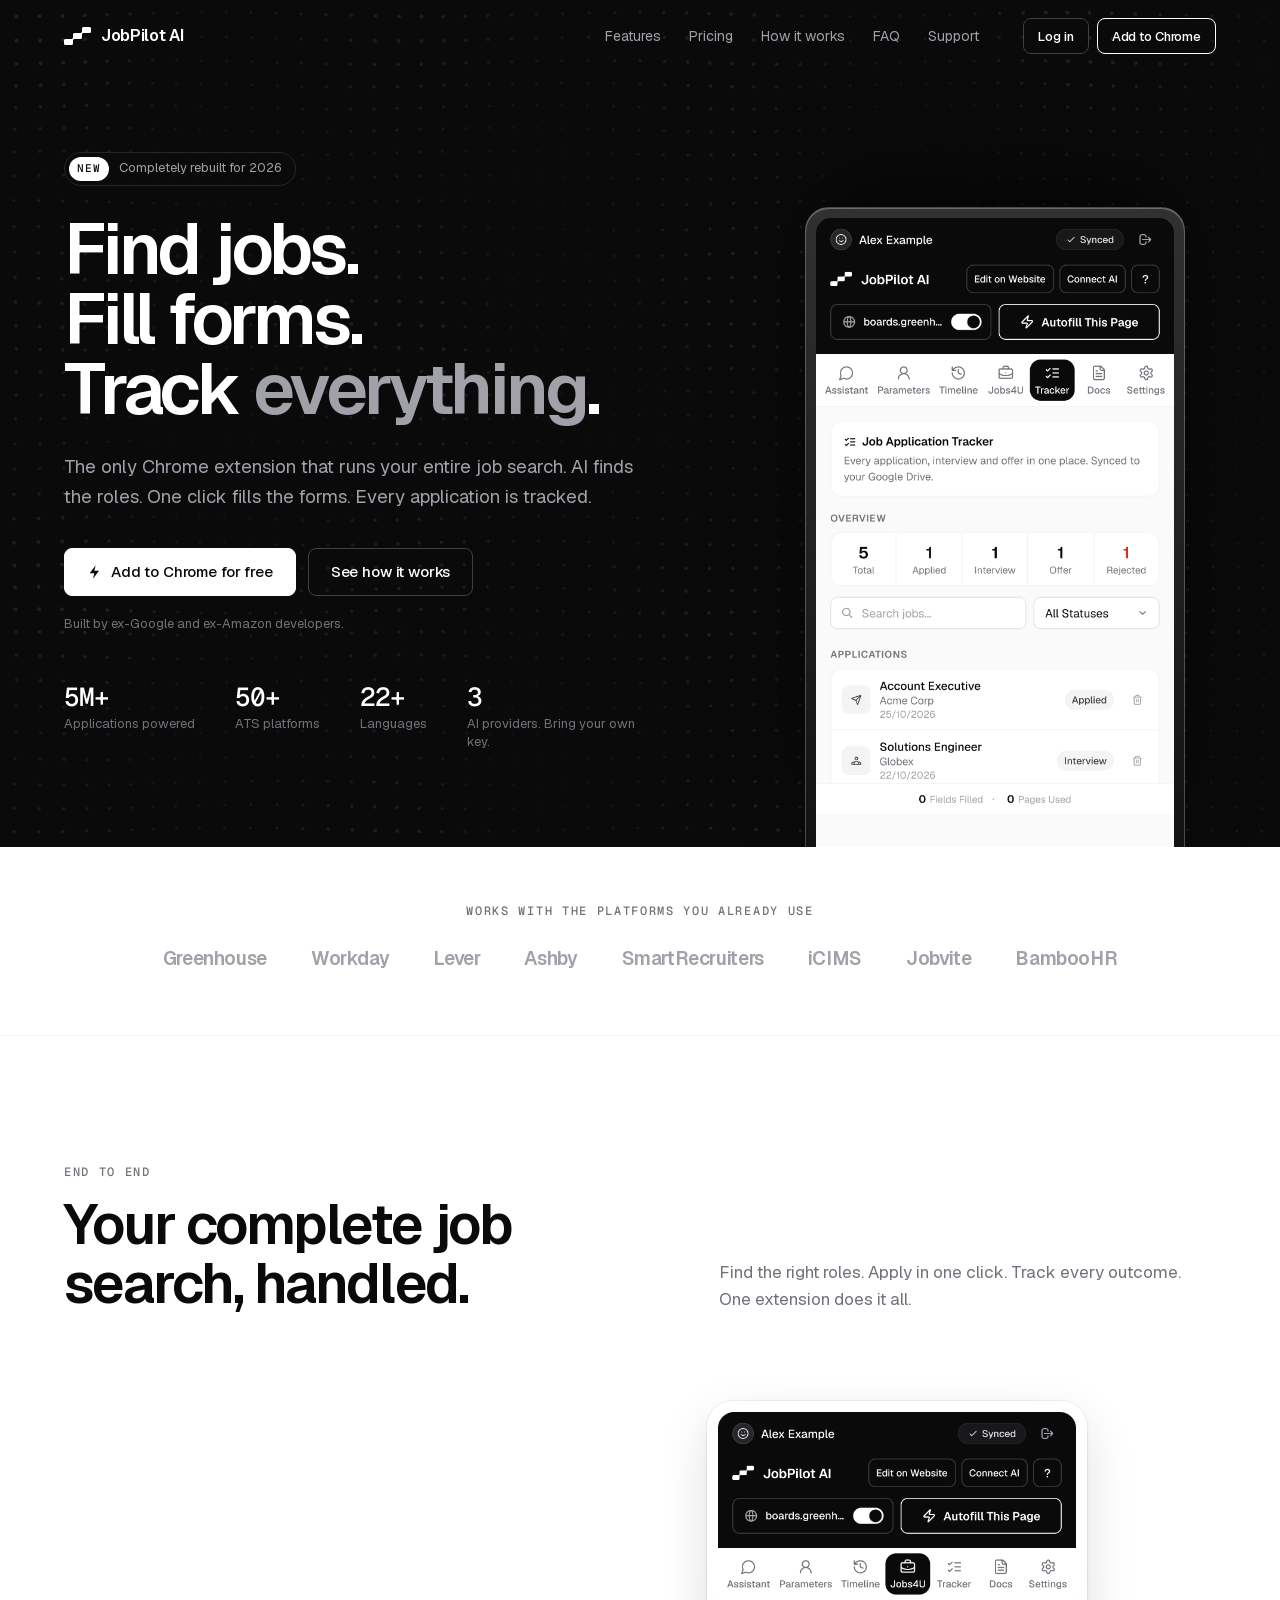
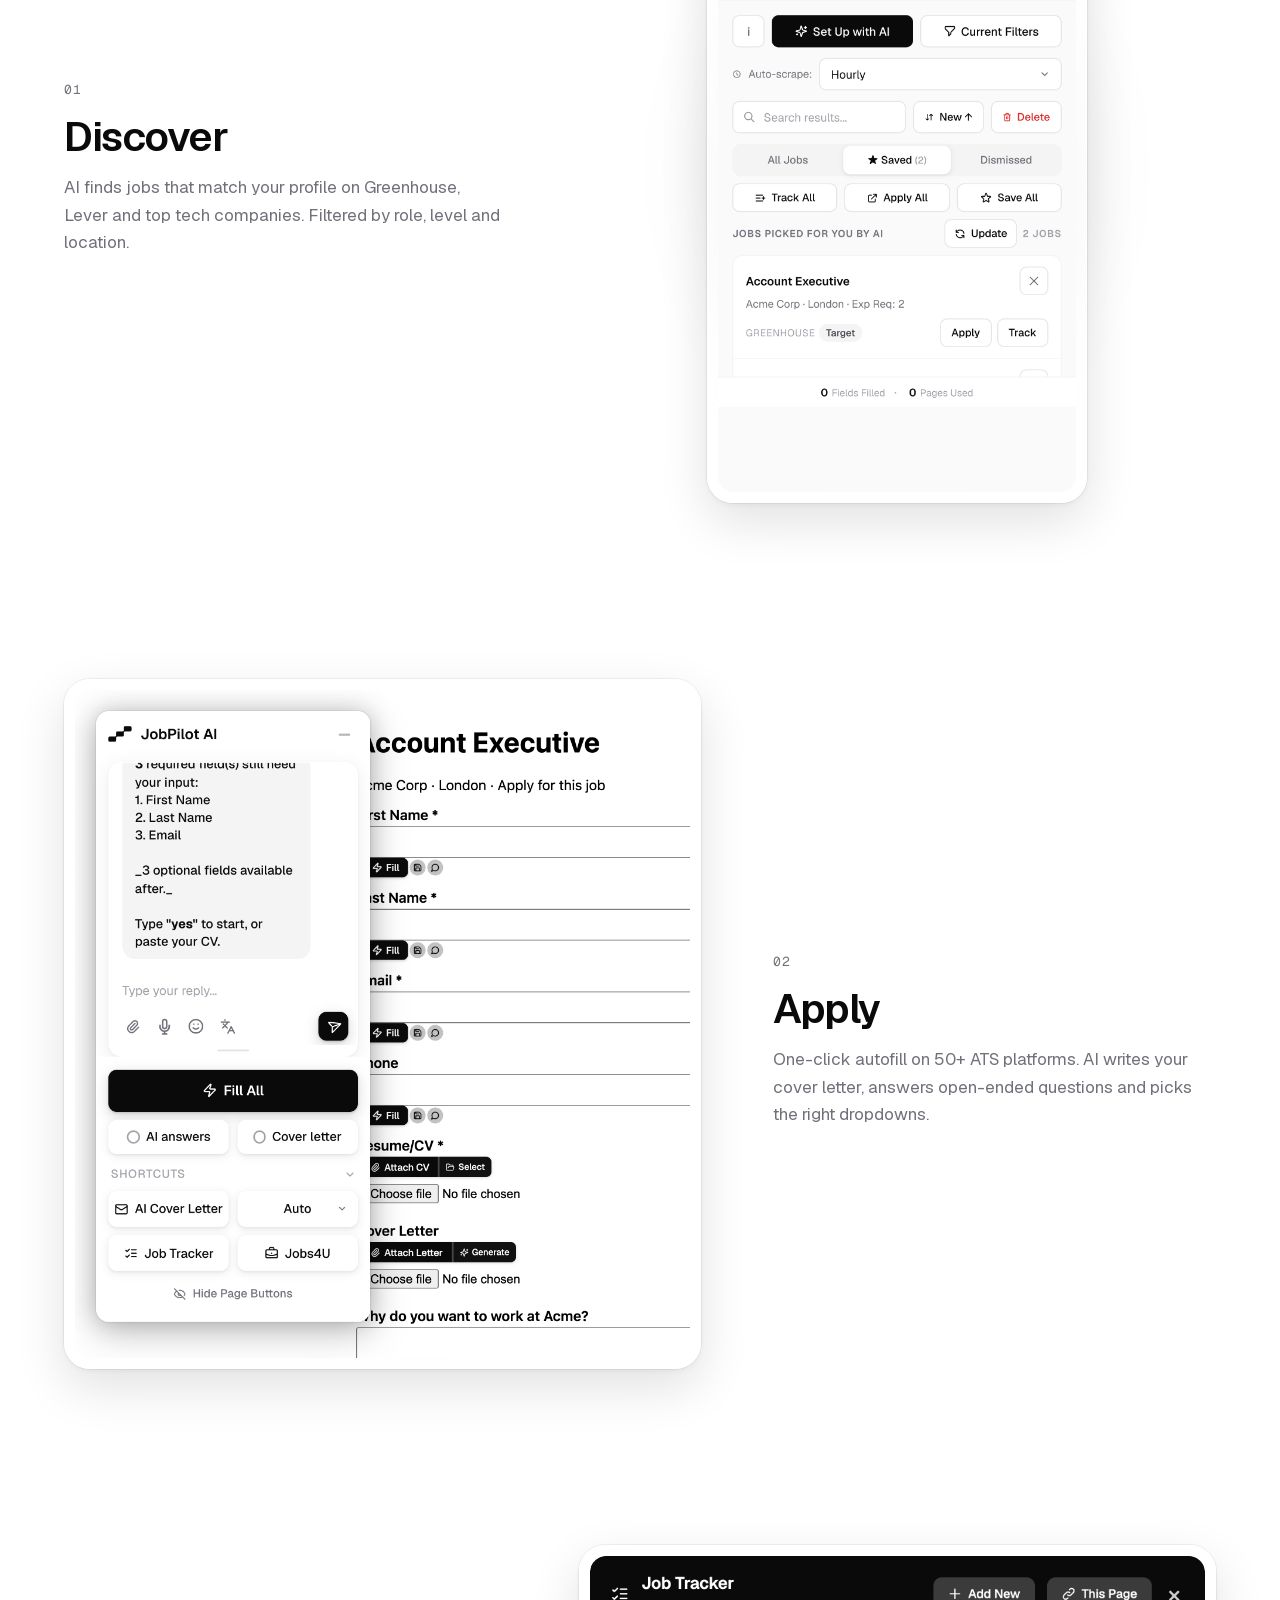
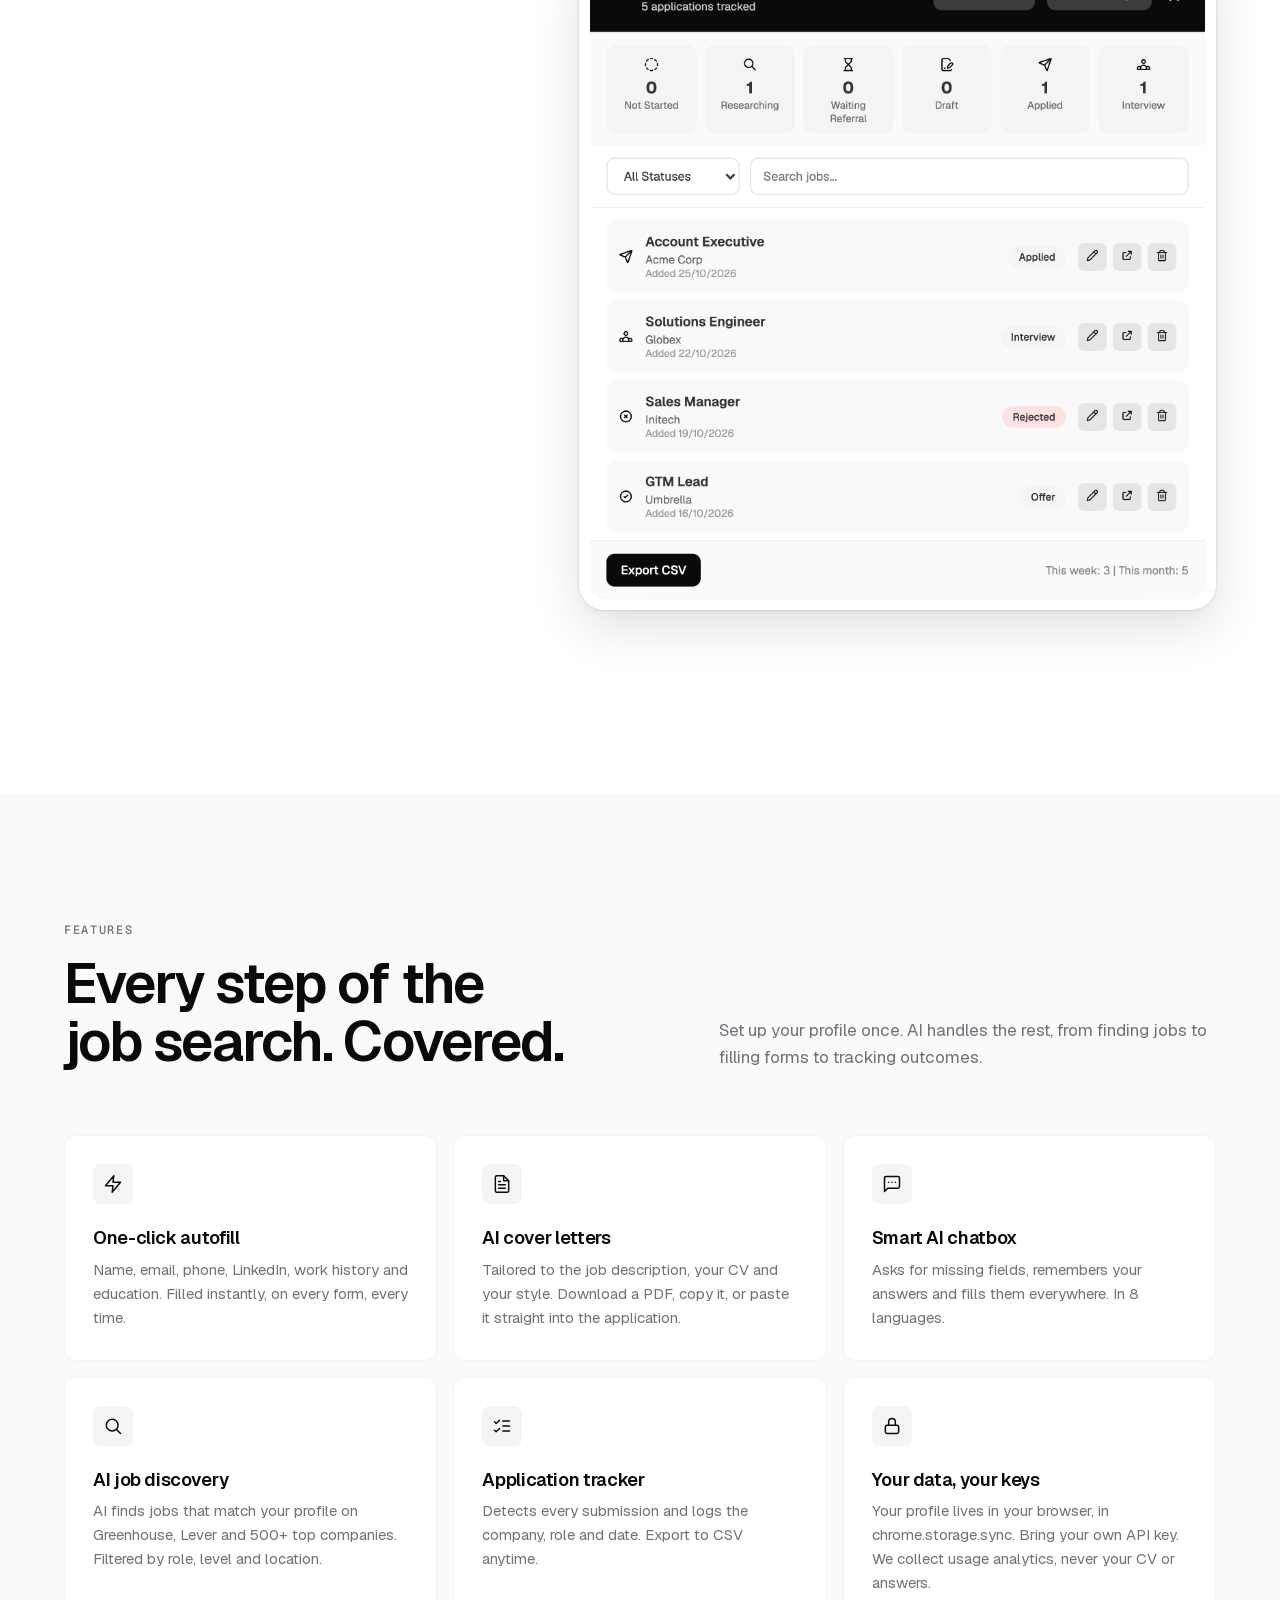
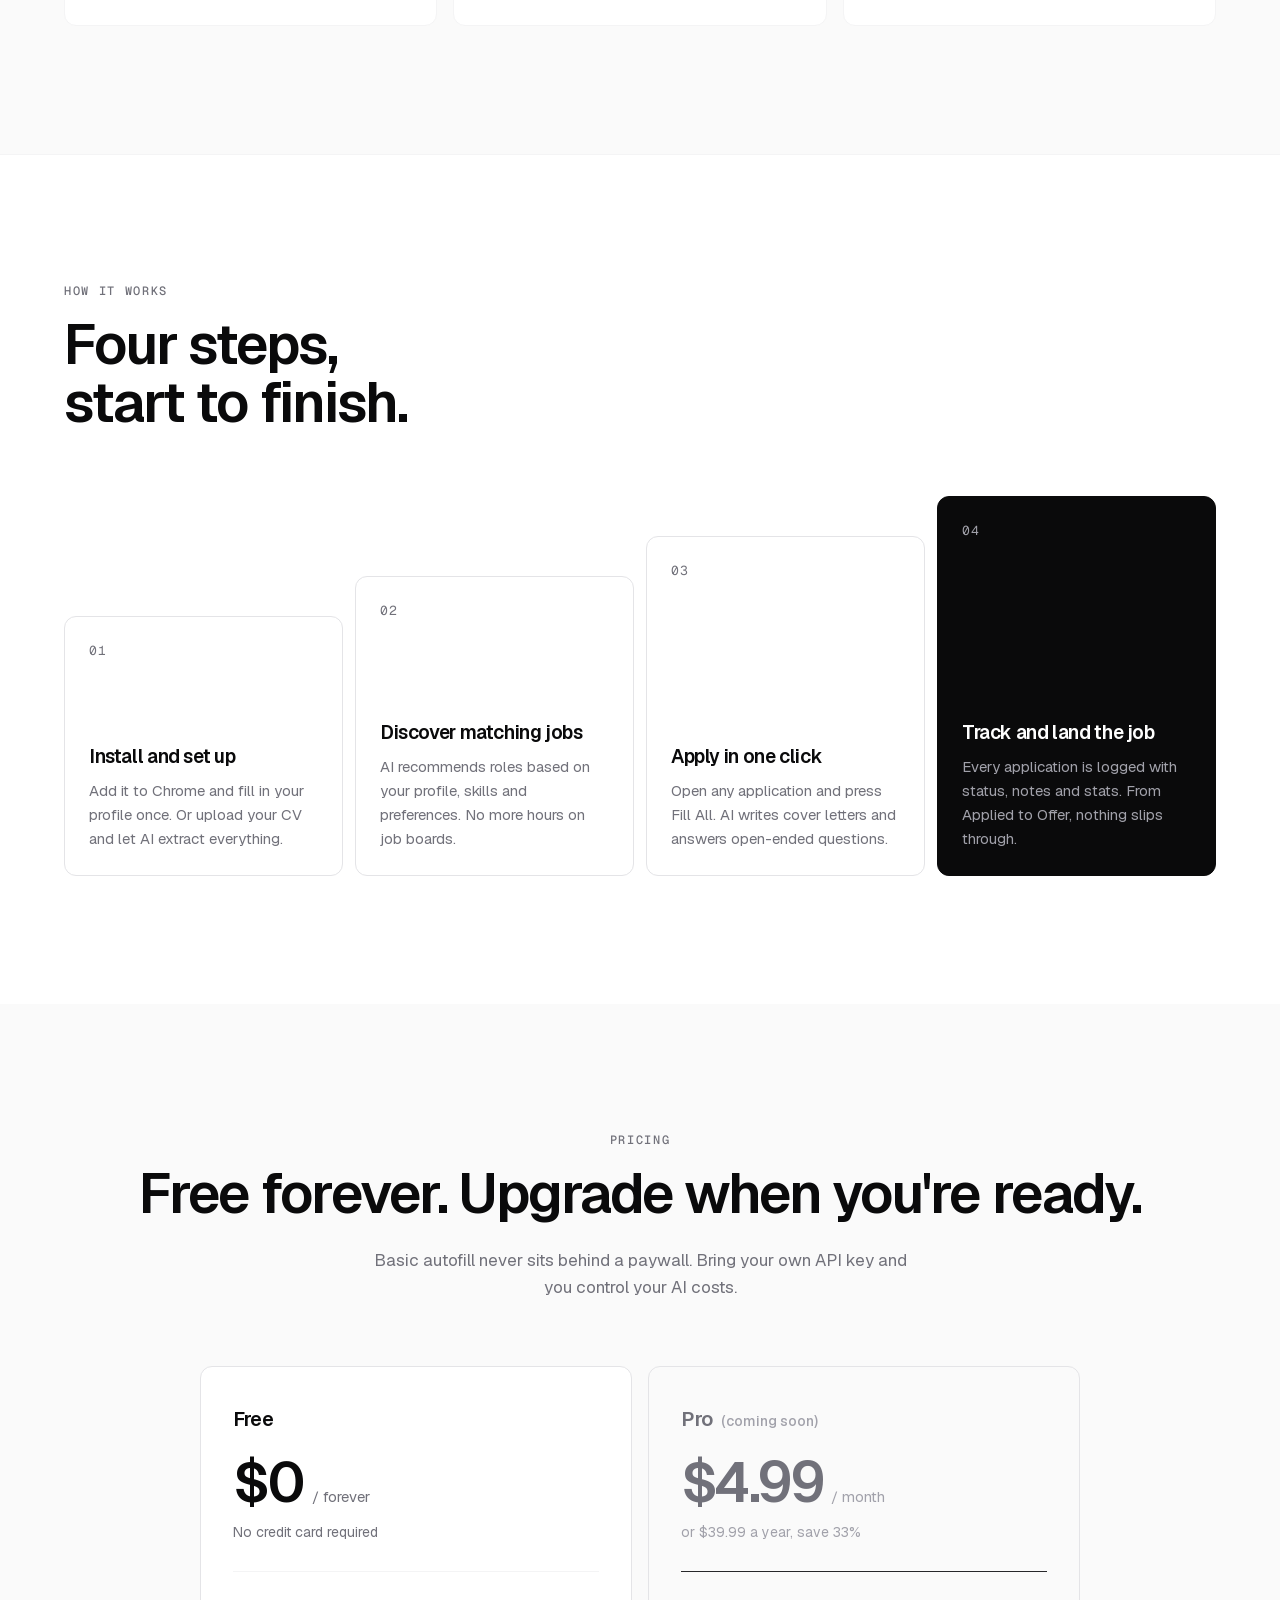
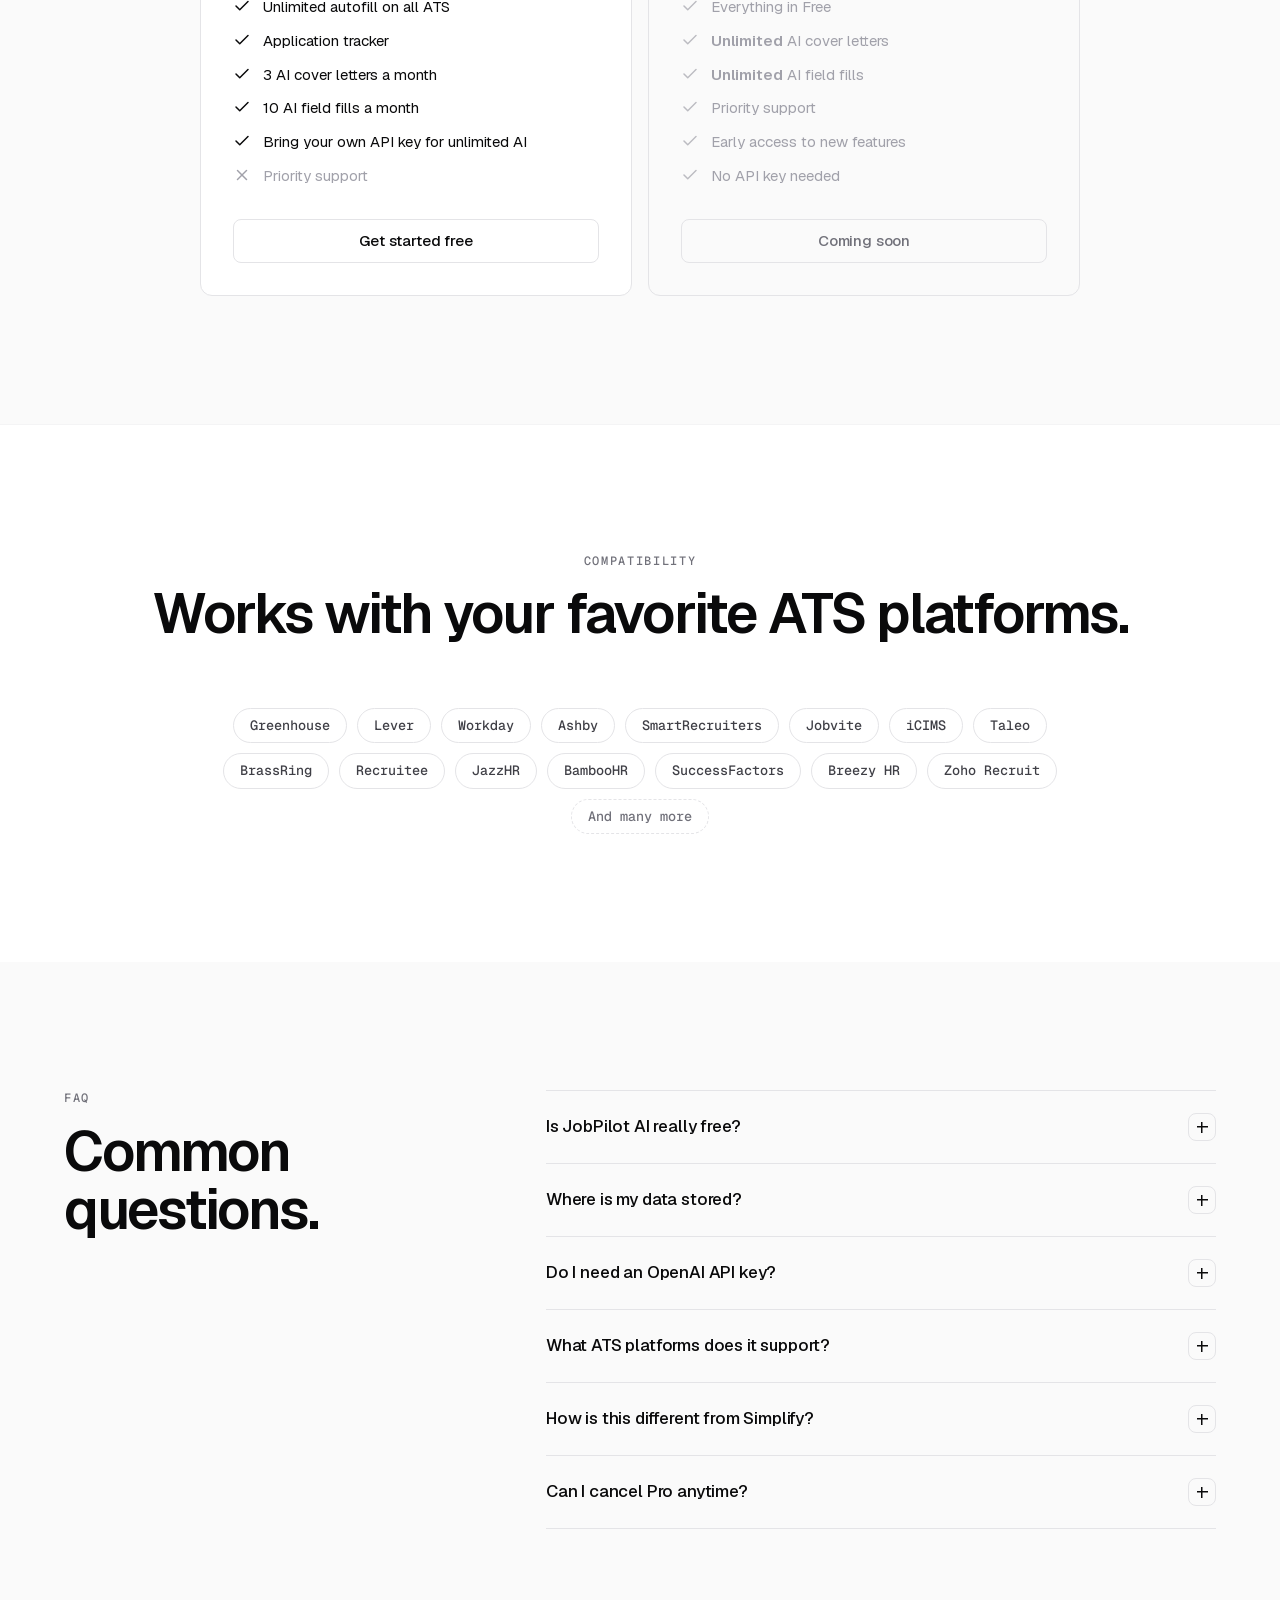
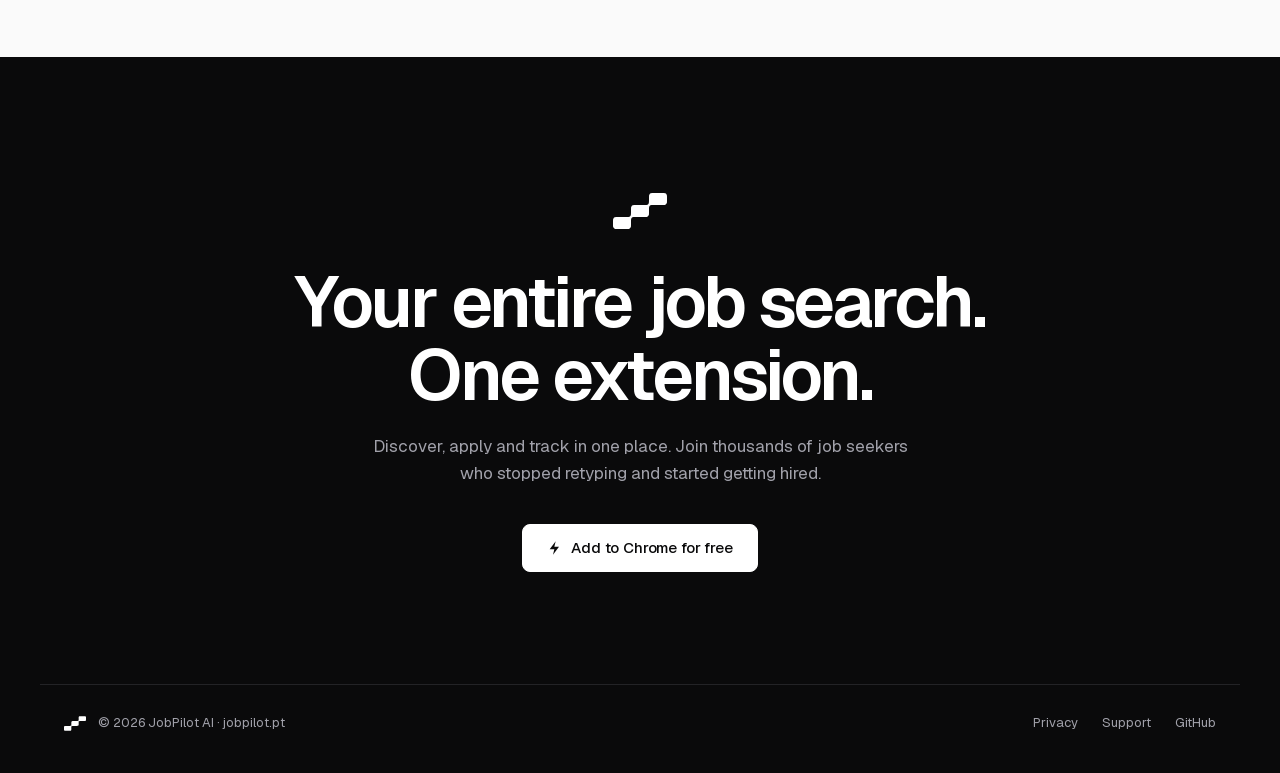
==== index.html @ 3fa0589c "Glass frames on the product shots; hero shot tucks under the next section again Section screenshots " ====
<!doctype html>
<html lang="en">
  <head>
    <meta charset="UTF-8" />
    <meta name="viewport" content="width=device-width, initial-scale=1.0" />
    <title>JobPilot AI: Find jobs. Fill forms. Track everything.</title>
    <meta
      name="description"
      content="The complete AI job search extension. Find matching jobs, autofill every application, write cover letters and track it all, across 50+ ATS platforms. Free forever."
    />
    <link rel="canonical" href="https://jobpilot.pt" />
    <meta name="theme-color" content="#0A0A0B" />
    <link rel="icon" href="brand/favicon.ico" sizes="any" />
    <link rel="icon" href="brand/favicon.svg" type="image/svg+xml" />
    <link rel="apple-touch-icon" href="brand/apple-touch-icon.png" />
    <link rel="manifest" href="site.webmanifest" />
    <link rel="preload" href="fonts/Geist-Variable-latin.woff2" as="font" type="font/woff2" crossorigin />
    <link rel="preconnect" href="https://fonts.googleapis.com" />
    <link rel="preconnect" href="https://fonts.gstatic.com" crossorigin />
    <link rel="stylesheet" href="https://fonts.googleapis.com/css2?family=Geist+Mono:wght@400;500&display=swap" />
    <link rel="stylesheet" href="site.css?v=2" />
  </head>
  <body class="landing">
    <canvas class="bg-canvas" id="heroWave" aria-hidden="true"></canvas>

    <!-- NAV -->
    <header class="nav nav-fixed" id="nav">
      <div class="wrap nav-in">
        <a href="/" class="brand" aria-label="JobPilot AI home">
          <img src="brand/jobpilot-mark-white.svg" width="27" height="18" alt="" />
          <span>JobPilot AI</span>
        </a>
        <nav class="nav-links" aria-label="Sections">
          <a href="#features">Features</a>
          <a href="#pricing">Pricing</a>
          <a href="#how-it-works">How it works</a>
          <a href="#faq">FAQ</a>
          <a href="support.html">Support</a>
        </nav>
        <div class="nav-right">
          <a href="login.html" class="btn btn-sm btn-ghost-dark">Log in</a>
          <a
            href="https://chrome.google.com/webstore/detail/kbmpbhhhdojgjnpfpnoehafmllfejgll"
            class="btn btn-sm btn-outline-light"
            >Add to Chrome</a
          >
        </div>
      </div>
    </header>

    <main>
      <!-- HERO: the black top area -->
      <section class="hero" id="top">
        <div class="wrap hero-grid">
          <div class="hero-copy">
            <p class="hero-pill"><b>New</b>Completely rebuilt for 2026</p>
            <h1>Find jobs.<br />Fill forms.<br />Track <em>everything</em>.</h1>
            <p class="lead">
              The only Chrome extension that runs your entire job search. AI
              finds the roles. One click fills the forms. Every application is
              tracked.
            </p>
            <div class="hero-ctas">
              <a
                href="https://chrome.google.com/webstore/detail/kbmpbhhhdojgjnpfpnoehafmllfejgll"
                class="btn btn-light"
              >
                <svg viewBox="0 0 24 24" fill="currentColor" aria-hidden="true">
                  <path d="M13 2L4 14h7l-2 8 9-12h-7l2-8z" />
                </svg>
                Add to Chrome for free
              </a>
              <a href="#how-it-works" class="btn btn-ghost-dark">See how it works</a>
            </div>
            <p class="hero-trust">Built by ex-Google and ex-Amazon developers.</p>
            <ul class="hero-stats">
              <li><b data-count>5M+</b><span>Applications powered</span></li>
              <li><b data-count>50+</b><span>ATS platforms</span></li>
              <li><b data-count>22+</b><span>Languages</span></li>
              <li><b data-count>3</b><span>AI providers. Bring your own key.</span></li>
            </ul>
          </div>
          <div class="hero-visual">
            <div class="hero-shot">
              <img
                src="img/shot-02-track.png"
                width="400"
                height="728"
                alt="The JobPilot AI extension open on its Tracker tab, with an overview of applications and their status"
              />
            </div>
          </div>
        </div>
      </section>

      <!-- PLATFORMS -->
      <section class="platforms" aria-label="Supported platforms">
        <div class="wrap">
          <p class="kicker">Works with the platforms you already use</p>
          <ul class="platform-row">
            <li>Greenhouse</li>
            <li>Workday</li>
            <li>Lever</li>
            <li>Ashby</li>
            <li>SmartRecruiters</li>
            <li>iCIMS</li>
            <li>Jobvite</li>
            <li>BambooHR</li>
          </ul>
        </div>
      </section>

      <!-- PIPELINE -->
      <section class="sec" id="pipeline">
        <div class="wrap">
          <div class="sec-head">
            <div>
              <p class="kicker">End to end</p>
              <h2 class="h2">Your complete job search, handled.</h2>
            </div>
            <p class="lede">
              Find the right roles. Apply in one click. Track every outcome.
              One extension does it all.
            </p>
          </div>
          <div class="flow">
            <article class="flow-row">
              <div class="flow-text">
                <p class="flow-num">01</p>
                <h3>Discover</h3>
                <p>
                  AI finds jobs that match your profile on Greenhouse, Lever and
                  top tech companies. Filtered by role, level and location.
                </p>
              </div>
              <figure class="stage rise">
                <span class="glass"><img
                  src="img/shot-03-find.png"
                  width="400"
                  height="760"
                  loading="lazy"
                  alt="The Jobs4U tab listing roles curated for you, with Apply and Track buttons"
                /></span>
              </figure>
            </article>
            <article class="flow-row">
              <div class="flow-text">
                <p class="flow-num">02</p>
                <h3>Apply</h3>
                <p>
                  One-click autofill on 50+ ATS platforms. AI writes your cover
                  letter, answers open-ended questions and picks the right
                  dropdowns.
                </p>
              </div>
              <figure class="stage top">
                <span class="glass"><img
                  src="img/shot-01-fill.png"
                  width="700"
                  height="760"
                  loading="lazy"
                  alt="The JobPilot panel beside a job application form, with a Fill All button and Fill buttons on each field"
                /></span>
              </figure>
            </article>
            <article class="flow-row">
              <div class="flow-text">
                <p class="flow-num">03</p>
                <h3>Track</h3>
                <p>
                  Submissions are detected and logged for you. An 8-stage
                  pipeline runs from Applied to Offer, with notes, priorities
                  and stats.
                </p>
              </div>
              <figure class="stage top">
                <span class="glass"><img
                  src="img/shot-04-tracker-on-page.png"
                  width="600"
                  height="627"
                  loading="lazy"
                  alt="The Job Tracker opened on a job posting, with counts per stage and a list of tracked applications"
                /></span>
              </figure>
            </article>
          </div>
        </div>
      </section>

      <!-- FEATURES -->
      <section class="sec paper" id="features">
        <div class="wrap">
          <div class="sec-head">
            <div>
              <p class="kicker">Features</p>
              <h2 class="h2">Every step of the job search. Covered.</h2>
            </div>
            <p class="lede">
              Set up your profile once. AI handles the rest, from finding jobs
              to filling forms to tracking outcomes.
            </p>
          </div>
          <div class="f-grid">
            <article class="f-card">
              <div class="ic"><svg viewBox="0 0 24 24" aria-hidden="true"><path d="M13 2 3 14h9l-1 8 10-12h-9l1-8z" /></svg></div>
              <h3>One-click autofill</h3>
              <p>
                Name, email, phone, LinkedIn, work history and education. Filled
                instantly, on every form, every time.
              </p>
            </article>
            <article class="f-card">
              <div class="ic"><svg viewBox="0 0 24 24" aria-hidden="true"><path d="M14 2H6a2 2 0 0 0-2 2v16a2 2 0 0 0 2 2h12a2 2 0 0 0 2-2V8z" /><path d="M14 2v6h6" /><path d="M16 13H8" /><path d="M16 17H8" /><path d="M10 9H8" /></svg></div>
              <h3>AI cover letters</h3>
              <p>
                Tailored to the job description, your CV and your style.
                Download a PDF, copy it, or paste it straight into the
                application.
              </p>
            </article>
            <article class="f-card">
              <div class="ic"><svg viewBox="0 0 24 24" aria-hidden="true"><path d="M21 15a2 2 0 0 1-2 2H7l-4 4V5a2 2 0 0 1 2-2h14a2 2 0 0 1 2 2z" /><path d="M8 10h.01" /><path d="M12 10h.01" /><path d="M16 10h.01" /></svg></div>
              <h3>Smart AI chatbox</h3>
              <p>
                Asks for missing fields, remembers your answers and fills them
                everywhere. In 8 languages.
              </p>
            </article>
            <article class="f-card">
              <div class="ic"><svg viewBox="0 0 24 24" aria-hidden="true"><circle cx="11" cy="11" r="7" /><path d="m21 21-4.35-4.35" /></svg></div>
              <h3>AI job discovery</h3>
              <p>
                AI finds jobs that match your profile on Greenhouse, Lever and
                500+ top companies. Filtered by role, level and location.
              </p>
            </article>
            <article class="f-card">
              <div class="ic"><svg viewBox="0 0 24 24" aria-hidden="true"><path d="m3 17 2 2 4-4" /><path d="m3 7 2 2 4-4" /><path d="M13 6h8" /><path d="M13 12h8" /><path d="M13 18h8" /></svg></div>
              <h3>Application tracker</h3>
              <p>
                Detects every submission and logs the company, role and date.
                Export to CSV anytime.
              </p>
            </article>
            <article class="f-card">
              <div class="ic"><svg viewBox="0 0 24 24" aria-hidden="true"><rect x="4" y="11" width="16" height="10" rx="2" /><path d="M8 11V7a4 4 0 0 1 8 0v4" /></svg></div>
              <h3>Your data, your keys</h3>
              <p>
                Your profile lives in your browser, in chrome.storage.sync. Bring
                your own API key. We collect usage analytics, never your CV or answers.
              </p>
            </article>
          </div>
        </div>
      </section>

      <!-- HOW IT WORKS -->
      <section class="sec" id="how-it-works">
        <div class="wrap">
          <div class="sec-head">
            <div>
              <p class="kicker">How it works</p>
              <h2 class="h2">Four steps, start to finish.</h2>
            </div>
          </div>
          <ol class="steps">
            <li class="step">
              <div>
                <h3>Install and set up</h3>
                <p>
                  Add it to Chrome and fill in your profile once. Or upload
                  your CV and let AI extract everything.
                </p>
              </div>
            </li>
            <li class="step">
              <div>
                <h3>Discover matching jobs</h3>
                <p>
                  AI recommends roles based on your profile, skills and
                  preferences. No more hours on job boards.
                </p>
              </div>
            </li>
            <li class="step">
              <div>
                <h3>Apply in one click</h3>
                <p>
                  Open any application and press Fill All. AI writes cover
                  letters and answers open-ended questions.
                </p>
              </div>
            </li>
            <li class="step">
              <div>
                <h3>Track and land the job</h3>
                <p>
                  Every application is logged with status, notes and stats.
                  From Applied to Offer, nothing slips through.
                </p>
              </div>
            </li>
          </ol>
        </div>
      </section>

      <!-- PRICING -->
      <section class="sec paper" id="pricing">
        <div class="wrap">
          <div class="sec-head center">
            <div>
              <p class="kicker">Pricing</p>
              <h2 class="h2">Free forever. Upgrade when you're ready.</h2>
            </div>
            <p class="lede">
              Basic autofill never sits behind a paywall. Bring your own API key
              and you control your AI costs.
            </p>
          </div>
          <div class="plans">
            <article class="plan">
              <h3>Free</h3>
              <p class="price"><b>$0</b><span>/ forever</span></p>
              <p class="price-note">No credit card required</p>
              <ul class="checks">
                <li><svg viewBox="0 0 24 24" aria-hidden="true"><path d="M20 6 9 17l-5-5" /></svg>Unlimited autofill on all ATS</li>
                <li><svg viewBox="0 0 24 24" aria-hidden="true"><path d="M20 6 9 17l-5-5" /></svg>Application tracker</li>
                <li><svg viewBox="0 0 24 24" aria-hidden="true"><path d="M20 6 9 17l-5-5" /></svg>3 AI cover letters a month</li>
                <li><svg viewBox="0 0 24 24" aria-hidden="true"><path d="M20 6 9 17l-5-5" /></svg>10 AI field fills a month</li>
                <li><svg viewBox="0 0 24 24" aria-hidden="true"><path d="M20 6 9 17l-5-5" /></svg>Bring your own API key for unlimited AI</li>
                <li class="off"><svg viewBox="0 0 24 24" aria-hidden="true"><path d="M18 6 6 18" /><path d="m6 6 12 12" /></svg><span>Priority support<span class="sr-only"> (not included)</span></span></li>
              </ul>
              <a
                href="https://chrome.google.com/webstore/detail/kbmpbhhhdojgjnpfpnoehafmllfejgll"
                class="btn btn-secondary"
                >Get started free</a
              >
            </article>
            <article class="plan pro soon" aria-disabled="true">
              <h3>Pro <span class="soon-label">(coming soon)</span></h3>
              <p class="price"><b>$4.99</b><span>/ month</span></p>
              <p class="price-note">or $39.99 a year, save 33%</p>
              <ul class="checks">
                <li><svg viewBox="0 0 24 24" aria-hidden="true"><path d="M20 6 9 17l-5-5" /></svg>Everything in Free</li>
                <li><svg viewBox="0 0 24 24" aria-hidden="true"><path d="M20 6 9 17l-5-5" /></svg><span><strong>Unlimited</strong> AI cover letters</span></li>
                <li><svg viewBox="0 0 24 24" aria-hidden="true"><path d="M20 6 9 17l-5-5" /></svg><span><strong>Unlimited</strong> AI field fills</span></li>
                <li><svg viewBox="0 0 24 24" aria-hidden="true"><path d="M20 6 9 17l-5-5" /></svg>Priority support</li>
                <li><svg viewBox="0 0 24 24" aria-hidden="true"><path d="M20 6 9 17l-5-5" /></svg>Early access to new features</li>
                <li><svg viewBox="0 0 24 24" aria-hidden="true"><path d="M20 6 9 17l-5-5" /></svg>No API key needed</li>
              </ul>
              <span class="btn btn-light" aria-disabled="true">Coming soon</span>
            </article>
          </div>
        </div>
      </section>

      <!-- COMPATIBILITY -->
      <section class="sec" id="compatibility">
        <div class="wrap">
          <div class="sec-head center">
            <div>
              <p class="kicker">Compatibility</p>
              <h2 class="h2">Works with your favorite ATS platforms.</h2>
            </div>
          </div>
          <ul class="chips">
            <li>Greenhouse</li>
            <li>Lever</li>
            <li>Workday</li>
            <li>Ashby</li>
            <li>SmartRecruiters</li>
            <li>Jobvite</li>
            <li>iCIMS</li>
            <li>Taleo</li>
            <li>BrassRing</li>
            <li>Recruitee</li>
            <li>JazzHR</li>
            <li>BambooHR</li>
            <li>SuccessFactors</li>
            <li>Breezy HR</li>
            <li>Zoho Recruit</li>
            <li class="more">And many more</li>
          </ul>
        </div>
      </section>

      <!-- FAQ -->
      <section class="sec paper" id="faq">
        <div class="wrap faq-grid">
          <div>
            <p class="kicker">FAQ</p>
            <h2 class="h2">Common questions.</h2>
          </div>
          <div class="faq-list">
            <details class="faq-item">
              <summary>Is JobPilot AI really free?</summary>
              <p>
                Yes. Autofill, application tracking and basic AI features are
                free forever. Pro adds unlimited AI cover letters and field
                fills for power users. You can also bring your own API key
                (OpenAI, Anthropic or Google) for unlimited AI on the free plan.
              </p>
            </details>
            <details class="faq-item">
              <summary>Where is my data stored?</summary>
              <p>
                In your browser, in Chrome's built-in storage
                (chrome.storage.sync), which syncs across your Chrome devices. If
                you sign in with Google, a backup goes to your own Google Drive.
                Usage analytics go to PostHog; your profile, CV and answers do not.
              </p>
            </details>
            <details class="faq-item">
              <summary>Do I need an OpenAI API key?</summary>
              <p>
                No. Free users get 3 AI cover letters and 10 AI field fills a
                month without a key. Pro users get unlimited. For unlimited AI
                on the free plan, add your own key from OpenAI, Anthropic or
                Google in the extension settings.
              </p>
            </details>
            <details class="faq-item">
              <summary>What ATS platforms does it support?</summary>
              <p>
                JobPilot works on 50+ applicant tracking systems, including
                Greenhouse, Lever, Workday, Ashby, SmartRecruiters, iCIMS,
                Jobvite, Taleo and BambooHR. It also works on almost any career
                page built with standard HTML forms.
              </p>
            </details>
            <details class="faq-item">
              <summary>How is this different from Simplify?</summary>
              <p>
                Bring your own API key, so you are never locked into our AI
                quota. Open pricing: $4.99 a month, not opaque premium tiers.
                And basic autofill works offline.
              </p>
            </details>
            <details class="faq-item">
              <summary>Can I cancel Pro anytime?</summary>
              <p>
                Yes. Cancel in one click from the extension settings. No
                questions, no retention flows. You keep Pro until the end of
                your billing period.
              </p>
            </details>
          </div>
        </div>
      </section>
    </main>

    <!-- CTA + FOOTER: the black closes the page -->
    <div class="cta-band">
      <section class="cta">
        <div class="wrap">
          <div class="cta-mark"><svg viewBox="0 0 225 150" fill="currentColor" focusable="false" aria-hidden="true">
            <g class="s s1"><path d="M37.5 100L75 100L75 130C75 137.001 75 140.501 73.638 143.175C72.439 145.527 70.527 147.439 68.175 148.638C65.501 150 62.001 150 55 150L20 150C12.999 150 9.499 150 6.825 148.638C4.473 147.439 2.561 145.527 1.362 143.175C0 140.501 0 137.001 0 130L0 120C0 112.999 0 109.499 1.362 106.825C2.561 104.473 4.473 102.561 6.825 101.362C9.499 100 12.999 100 20 100Z" /></g>
            <g class="s s2"><path d="M112.5 50L150 50L150 80C150 87.001 150 90.501 148.638 93.175C147.439 95.527 145.527 97.439 143.175 98.638C140.501 100 137.001 100 130 100L75 100L75 70C75 62.999 75 59.499 76.362 56.825C77.561 54.473 79.473 52.561 81.825 51.362C84.499 50 87.999 50 95 50Z" /><path d="M50 100C75 100 75 100 75 75L75 100Z" /><path d="M75 125C75 100 75 100 100 100L75 100Z" /></g>
            <g class="s s3"><path d="M187.5 0L205 0C212.001 0 215.501 0 218.175 1.362C220.527 2.561 222.439 4.473 223.638 6.825C225 9.499 225 12.999 225 20L225 30C225 37.001 225 40.501 223.638 43.175C222.439 45.527 220.527 47.439 218.175 48.638C215.501 50 212.001 50 205 50L150 50L150 20C150 12.999 150 9.499 151.362 6.825C152.561 4.473 154.473 2.561 156.825 1.362C159.499 0 162.999 0 170 0Z" /><path d="M125 50C150 50 150 50 150 25L150 50Z" /><path d="M150 75C150 50 150 50 175 50L150 50Z" /></g>
          </svg></div>
          <h2>Your entire job search. One extension.</h2>
          <p>
            Discover, apply and track in one place. Join thousands of job
            seekers who stopped retyping and started getting hired.
          </p>
          <a
            href="https://chrome.google.com/webstore/detail/kbmpbhhhdojgjnpfpnoehafmllfejgll"
            class="btn btn-light"
          >
            <svg viewBox="0 0 24 24" fill="currentColor" aria-hidden="true">
              <path d="M13 2L4 14h7l-2 8 9-12h-7l2-8z" />
            </svg>
            Add to Chrome for free
          </a>
        </div>
      </section>
      <footer class="foot">
        <div class="wrap foot-in">
          <p class="foot-copy">
            <img src="brand/jobpilot-mark-white.svg" width="22" height="15" alt="" />
            <span>&copy; 2026 JobPilot AI &middot; <a href="https://jobpilot.pt">jobpilot.pt</a></span>
          </p>
          <nav class="foot-links" aria-label="Footer">
            <a href="privacy.html">Privacy</a>
            <a href="support.html">Support</a>
            <a href="https://github.com/tomasbb0/job-autofill-extension" target="_blank" rel="noopener">GitHub</a>
          </nav>
        </div>
      </footer>
    </div>

    <!-- HERO WAVE ANIMATION -->
    <script>
      (function () {
        const canvas = document.getElementById("heroWave");
        if (!canvas) return;
        const ctx = canvas.getContext("2d");
        let W, H, dpr, cols, rows, raf;
        const SP = 24;
        const BASE_R = 1.2;
        let time = 0;
        let mouse = { x: -9999, y: -9999, on: false };
        let bursts = [];

        function init() {
          dpr = Math.min(window.devicePixelRatio || 1, 2);
          W = window.innerWidth;
          H = window.innerHeight;
          canvas.width = W * dpr;
          canvas.height = H * dpr;
          canvas.style.width = W + "px";
          canvas.style.height = H + "px";
          ctx.setTransform(dpr, 0, 0, dpr, 0, 0);
          cols = Math.ceil(W / SP) + 2;
          rows = Math.ceil(H / SP) + 2;
        }

        function draw() {
          ctx.clearRect(0, 0, W, H);
          time += 0.025;

          for (let i = bursts.length - 1; i >= 0; i--) {
            bursts[i].life -= 0.015;
            if (bursts[i].life <= 0) bursts.splice(i, 1);
          }

          for (let row = 0; row < rows; row++) {
            for (let col = 0; col < cols; col++) {
              const bx = col * SP - SP * 0.5;
              const by = row * SP - SP * 0.5;

              const w1 = Math.sin(bx * 0.02 + time * 0.8) * 7;
              const w2 = Math.sin(by * 0.025 + time * 0.6) * 6;
              const w3 = Math.sin((bx + by) * 0.015 + time * 1.1) * 5;
              const w4 = Math.cos(bx * 0.03 - by * 0.02 + time * 0.5) * 4;

              let ox = w1 * 0.5 + w4 * 0.3;
              let oy = w2 * 0.5 + w3 * 0.4;

              const bri =
                Math.sin(bx * 0.018 + time * 0.7) * 0.5 +
                Math.sin(by * 0.022 + time * 0.9) * 0.3 +
                Math.sin((bx - by) * 0.012 + time * 1.3) * 0.2;
              let a = 0.06 + (bri * 0.5 + 0.5) * 0.12;
              let r = BASE_R + (bri * 0.5 + 0.5) * 0.8;

              // Mouse hover — push dots away (same size)
              if (mouse.on) {
                const dx = bx + ox - mouse.x;
                const dy = by + oy - mouse.y;
                const d = Math.sqrt(dx * dx + dy * dy);
                if (d < 140) {
                  const f = 1 - d / 140;
                  const f2 = f * f;
                  ox += (dx / (d || 1)) * f2 * 35;
                  oy += (dy / (d || 1)) * f2 * 35;
                }
              }

              // Click bursts — radial push through dots only
              for (let j = 0; j < bursts.length; j++) {
                const b = bursts[j];
                const dx = bx - b.x;
                const dy = by - b.y;
                const d = Math.sqrt(dx * dx + dy * dy);
                const reach = b.str * (1 - b.life * 0.4);
                if (d < reach) {
                  const f = (1 - d / reach) * b.life;
                  ox += (dx / (d || 1)) * f * 30;
                  oy += (dy / (d || 1)) * f * 30;
                  a += f * 0.2;
                  r += f * 0.8;
                }
              }

              ctx.beginPath();
              ctx.arc(bx + ox, by + oy, Math.max(r, 0.5), 0, Math.PI * 2);
              ctx.fillStyle = "rgba(255,255,255," + Math.min(a, 0.5) + ")";
              ctx.fill();
            }
          }
          raf = requestAnimationFrame(draw);
        }

        document.addEventListener("mousemove", function (e) {
          mouse.x = e.clientX;
          mouse.y = e.clientY;
          mouse.on = true;
        });
        document.addEventListener("mouseleave", function () {
          mouse.on = false;
          mouse.x = -9999;
          mouse.y = -9999;
        });
        document.addEventListener("click", function (e) {
          bursts.push({
            x: e.clientX,
            y: e.clientY,
            str: 200,
            life: 1,
          });
        });

        const mq = window.matchMedia("(prefers-reduced-motion: reduce)");
        if (!mq.matches) {
          init();
          draw();
          window.addEventListener("resize", init);
        }
      })();
    </script>

    <!-- Nav state, reveal on scroll and the hero numbers (motion only when allowed) -->
    <script>
      (function () {
        var nav = document.getElementById("nav");
        if (nav) {
          var onScroll = function () {
            nav.classList.toggle("scrolled", window.scrollY > 12);
          };
          window.addEventListener("scroll", onScroll, { passive: true });
          onScroll();
        }

        var reduce = window.matchMedia("(prefers-reduced-motion: reduce)").matches;
        if (reduce || !("IntersectionObserver" in window)) return;

        // Sections rise in as they arrive (the bytarc.com rhythm): siblings stagger by 60 ms.
        document.documentElement.classList.add("rv-on");
        var targets = document.querySelectorAll(
          ".platforms .wrap > *, .sec-head > *, .flow-row > *, .f-card, .step, .plan, .chips, .faq-list, .cta .wrap > *"
        );
        var io = new IntersectionObserver(
          function (entries) {
            entries.forEach(function (e) {
              if (!e.isIntersecting) return;
              var el = e.target;
              io.unobserve(el);
              var sibs = Array.prototype.filter.call(el.parentElement.children, function (c) {
                return c.classList.contains("rv");
              });
              el.style.transitionDelay = Math.min(Math.max(0, sibs.indexOf(el)), 6) * 60 + "ms";
              el.classList.add("in");
            });
          },
          { threshold: 0.12, rootMargin: "0px 0px -40px 0px" }
        );
        targets.forEach(function (el) {
          el.classList.add("rv");
          io.observe(el);
        });

        // The hero numbers count up once, from zero to the figure already in the page.
        document.querySelectorAll("[data-count]").forEach(function (el) {
          var text = el.textContent.trim();
          var m = text.match(/\d+/);
          if (!m) return;
          var end = +m[0], pre = text.slice(0, m.index), post = text.slice(m.index + m[0].length);
          var t0 = performance.now() + 350;
          var step = function (now) {
            var k = Math.min(1, Math.max(0, (now - t0) / 1400));
            var v = 1 - Math.pow(1 - k, 3);
            el.textContent = pre + Math.round(end * v) + post;
            if (k < 1) requestAnimationFrame(step);
          };
          requestAnimationFrame(step);
        });
      })();
    </script>
  </body>
</html>
---- site.css ----
/* ============================================================
   JobPilot AI: site styles (landing, sign-in, privacy, support)
   The look is the extension's (JobPilot UI v2): ink #0A0A0B, greys #71717A and #A1A1AA, line #E4E4E7,
   hairline #F4F4F5, white surfaces, black top areas with white text, radius 8 for controls and 12 for cards, Geist.
   The sensibility is bytarc.com's: big tight headings, mono kickers, two-column section heads, generous
   spacing and a soft rise on scroll. No purple, no gradients.
   ============================================================ */

@font-face {
  font-family: "Geist";
  src: url("fonts/Geist-Variable-latin.woff2") format("woff2");
  font-weight: 100 900;
  font-style: normal;
  font-display: swap;
}

:root {
  --ink: #0A0A0B;
  --ink-2: #18181B;
  --ink-3: #27272A;
  --ink-4: #3F3F46;
  --grey: #71717A;
  --grey-2: #A1A1AA;
  --line: #E4E4E7;
  --hair: #F4F4F5;
  --paper: #FAFAFA;
  --white: #FFFFFF;
  --red: #DC2626;
  --dark-line: #232326;
  --font: "Geist", ui-sans-serif, -apple-system, BlinkMacSystemFont, "Segoe UI", Roboto, Helvetica, Arial, sans-serif;
  --mono: "Geist Mono", ui-monospace, "SF Mono", Menlo, Consolas, monospace;
  --r-ctl: 8px;
  --r-card: 12px;
  --maxw: 1200px;
  --ease: cubic-bezier(.2, .7, .2, 1);
  --shadow-sm: 0 1px 2px rgba(10, 10, 11, .06), 0 1px 6px rgba(10, 10, 11, .05);
  --shadow: 0 1px 2px rgba(10, 10, 11, .05), 0 16px 40px -18px rgba(10, 10, 11, .22);
  --shadow-lg: 0 2px 6px rgba(10, 10, 11, .08), 0 40px 80px -32px rgba(10, 10, 11, .35);
}

*, *::before, *::after { box-sizing: border-box; }
html { -webkit-text-size-adjust: 100%; scroll-behavior: smooth; scroll-padding-top: 88px; }
body {
  margin: 0;
  font-family: var(--font);
  font-size: 16px;
  line-height: 1.6;
  color: var(--ink);
  background: var(--white);
  -webkit-font-smoothing: antialiased;
  -moz-osx-font-smoothing: grayscale;
  overflow-x: clip;
}
img { display: block; max-width: 100%; height: auto; }
a { color: inherit; text-decoration: none; }
button { font: inherit; color: inherit; }
p { margin: 0; }
h1, h2, h3 { margin: 0; font-weight: 600; text-wrap: balance; }
ul, ol { margin: 0; padding: 0; }
:focus-visible { outline: 2px solid var(--ink); outline-offset: 3px; border-radius: 6px; }
.dark :focus-visible { outline-color: var(--white); }
::selection { background: var(--ink); color: var(--white); }

.wrap { width: 100%; max-width: var(--maxw); margin: 0 auto; padding-inline: 24px; }
.wrap-narrow { max-width: 768px; }
@media (max-width: 600px) { .wrap { padding-inline: 16px; } }
.sr-only { position: absolute; width: 1px; height: 1px; margin: -1px; padding: 0; overflow: hidden; clip: rect(0 0 0 0); white-space: nowrap; border: 0; }
.dark { background: var(--ink); color: var(--white); }

/* ---------- type ---------- */
.kicker {
  margin: 0 0 16px;
  font-family: var(--mono);
  font-size: 12px;
  font-weight: 500;
  line-height: 1.4;
  letter-spacing: .14em;
  text-transform: uppercase;
  color: var(--grey);
}
.dark .kicker { color: var(--grey-2); }
.h2 { font-size: clamp(34px, 4.4vw, 56px); line-height: 1.04; letter-spacing: -.035em; }
.lede { font-size: 17px; line-height: 1.6; color: var(--grey); max-width: 50ch; }
.dark .lede { color: var(--grey-2); }

/* ---------- buttons: 44 px, radius 8, one black primary per view ---------- */
.btn {
  display: inline-flex;
  align-items: center;
  justify-content: center;
  gap: 8px;
  height: 44px;
  padding: 0 20px;
  border: 1px solid transparent;
  border-radius: var(--r-ctl);
  font-size: 15px;
  font-weight: 500;
  line-height: 1;
  letter-spacing: -.01em;
  white-space: nowrap;
  cursor: pointer;
  transition: background-color .15s, border-color .15s, color .15s, box-shadow .2s, transform .15s;
}
.btn:active { transform: translateY(1px); }
.btn svg { width: 16px; height: 16px; flex: none; }
.btn-sm { height: 36px; padding: 0 14px; font-size: 13px; }
.btn-block { width: 100%; }
.btn-primary { background: var(--ink); border-color: var(--ink); color: var(--white); }
.btn-primary:hover { background: var(--ink-3); border-color: var(--ink-3); }
.btn-primary:disabled { opacity: .5; cursor: not-allowed; }
.btn-secondary { background: var(--white); border-color: var(--line); color: var(--ink); }
.btn-secondary:hover { background: var(--hair); }
.btn-quiet { background: transparent; color: var(--grey); }
.btn-quiet:hover { color: var(--ink); background: var(--hair); }
/* on black areas: the primary is white, the rest are outlined */
.btn-light { background: var(--white); border-color: var(--white); color: var(--ink); }
.btn-light:hover { background: var(--line); border-color: var(--line); }
.btn-outline-light { background: transparent; border: 1.5px solid var(--white); color: var(--white); }
.btn-outline-light:hover { background: var(--ink-2); }
.btn-ghost-dark { background: transparent; border-color: var(--ink-4); color: var(--white); }
.btn-ghost-dark:hover { background: var(--ink-2); border-color: var(--grey); }

/* ---------- nav ---------- */
.nav { position: relative; z-index: 50; color: var(--white); }
.nav-in { display: flex; align-items: center; gap: 24px; height: 72px; }
.brand { display: inline-flex; align-items: center; gap: 10px; flex: none; font-size: 16px; font-weight: 600; letter-spacing: -.02em; color: var(--white); white-space: nowrap; }
.brand img { width: 27px; height: 18px; }
.nav-links { display: flex; gap: 4px; margin-left: auto; font-size: 14px; color: var(--grey-2); }
.nav-links a { padding: 8px 12px; border-radius: var(--r-ctl); transition: color .2s, background-color .2s; }
.nav-links a:hover { color: var(--white); background: var(--ink-2); }
.nav-right { display: flex; align-items: center; gap: 8px; flex: none; }
.nav-links + .nav-right { margin-left: 8px; }
.nav-back { display: inline-flex; align-items: center; gap: 8px; margin-left: auto; padding: 8px 12px; border-radius: var(--r-ctl); font-size: 14px; color: var(--grey-2); transition: color .2s, background-color .2s; }
.nav-back:hover { color: var(--white); background: var(--ink-2); }
.nav-back svg { width: 16px; height: 16px; }
/* landing: fixed over the black hero, frosted ink once the page moves */
.nav-fixed { position: fixed; top: 0; left: 0; right: 0; transition: background-color .25s, box-shadow .25s, border-color .25s; border-bottom: 1px solid transparent; }
/* solid ink once scrolled: dark glass over the white sections would read as a dull grey */
.nav-fixed.scrolled { background: var(--ink); border-bottom-color: var(--dark-line); }
@media (max-width: 900px) { .nav-links { display: none; } .nav-right { margin-left: auto; } }
@media (max-width: 600px) { .nav-in { height: 64px; gap: 12px; } .brand { font-size: 15px; } }
@media (max-width: 359px) { .brand span { display: none; } }

/* ---------- black page head (sign-in, privacy, support) ---------- */
.page-head { padding: 0 0 72px; }
.page-head-in { padding-top: 56px; }
.page-head h1 { font-size: clamp(40px, 6vw, 64px); line-height: 1.02; letter-spacing: -.04em; }
.page-head-in > p:not(.kicker) { margin-top: 16px; font-size: 17px; color: var(--grey-2); max-width: 54ch; }
.page-head-in > p.meta { font-family: var(--mono); font-size: 13px; letter-spacing: .02em; }

@media (max-width: 600px) { .page-head { padding-bottom: 56px; } .page-head-in { padding-top: 32px; } }

/* ---------- footer ---------- */
.foot { position: relative; z-index: 1; padding: 0 0 40px; font-size: 13px; color: var(--grey-2); }
.foot-in { display: flex; flex-wrap: wrap; align-items: center; justify-content: space-between; gap: 16px 24px; padding-top: 28px; border-top: 1px solid var(--dark-line); }
.foot-copy { display: flex; align-items: center; gap: 12px; }
.foot-copy img { width: 22px; height: 15px; flex: none; }
.foot-copy a:hover, .foot-links a:hover { color: var(--white); }
.foot-links { display: flex; flex-wrap: wrap; gap: 8px 24px; }
.foot.solid { background: var(--ink); padding-top: 0; }

/* ---------- long-form text (privacy) ---------- */
.prose { padding: 72px 0 112px; }
.prose h2 { margin: 48px 0 12px; font-size: 22px; line-height: 1.3; letter-spacing: -.02em; }
.prose h2:first-child { margin-top: 0; }
.prose p, .prose li { color: var(--ink-4); font-size: 16px; line-height: 1.75; }
.prose p + p, .prose p + ul, .prose ul + p { margin-top: 14px; }
.prose ul { margin-top: 12px; padding-left: 0; list-style: none; }
.prose li { position: relative; padding-left: 22px; }
.prose li + li { margin-top: 8px; }
.prose li::before { content: ""; position: absolute; left: 4px; top: .72em; width: 6px; height: 6px; border-radius: 2px; background: var(--ink); }
.prose strong { color: var(--ink); font-weight: 600; }
.prose a, .text-link { color: var(--ink); text-decoration: underline; text-decoration-color: var(--line); text-underline-offset: 3px; text-decoration-thickness: 1px; transition: text-decoration-color .2s; }
.prose a:hover, .text-link:hover { text-decoration-color: var(--ink); }
@media (max-width: 600px) { .prose { padding: 48px 0 80px; } .prose h2 { margin-top: 40px; font-size: 20px; } }

/* ---------- FAQ (landing and support) ---------- */
.faq-list { border-top: 1px solid var(--line); }
.faq-item { border-bottom: 1px solid var(--line); }
.faq-item summary {
  display: flex;
  align-items: center;
  justify-content: space-between;
  gap: 20px;
  padding: 22px 0;
  font-size: 17px;
  font-weight: 500;
  letter-spacing: -.01em;
  line-height: 1.4;
  cursor: pointer;
  list-style: none;
}
.faq-item summary::-webkit-details-marker { display: none; }
.faq-item summary::after {
  content: "";
  flex: none;
  width: 28px;
  height: 28px;
  border-radius: var(--r-ctl);
  border: 1px solid var(--line);
  background:
    linear-gradient(var(--ink), var(--ink)) center / 11px 1.5px no-repeat,
    linear-gradient(var(--ink), var(--ink)) center / 1.5px 11px no-repeat;
  transition: transform .3s var(--ease), background-color .2s;
}
.faq-item summary:hover::after { background-color: var(--hair); }
.faq-item[open] summary::after { transform: rotate(45deg); }
.faq-item p { margin: -6px 0 24px; max-width: 62ch; color: var(--grey); font-size: 15.5px; line-height: 1.7; }
.faq-item[open] p { animation: fadeUp .35s var(--ease); }
@keyframes fadeUp { from { opacity: 0; transform: translateY(-4px); } to { opacity: 1; transform: none; } }

/* ---------- motion: a soft rise as sections arrive (only when JS runs and motion is allowed) ---------- */
.rv-on .rv { opacity: 0; translate: 0 22px; transition: opacity .8s var(--ease), translate .9s var(--ease); }
.rv-on .rv.in { opacity: 1; translate: none; }
@media print { .rv-on .rv { opacity: 1 !important; translate: none !important; } .bg-canvas, .nav-fixed { display: none; } }
@keyframes rise { from { opacity: 0; transform: translateY(18px); } to { opacity: 1; transform: none; } }
@media (prefers-reduced-motion: reduce) {
  html { scroll-behavior: auto; }
  *, *::before, *::after { animation: none !important; transition: none !important; }
  .rv-on .rv { opacity: 1; translate: none; }
}

/* ============================================================
   Landing page
   ============================================================ */
.landing { background: var(--ink); }
.bg-canvas { position: fixed; inset: 0; z-index: 0; width: 100vw; height: 100vh; pointer-events: none; opacity: .5; }
.landing main, .landing .cta-band { position: relative; z-index: 1; }

/* hero: the black top area */
.hero { position: relative; overflow: hidden; color: var(--white); padding-top: 152px; }
.hero-grid { position: relative; z-index: 2; display: grid; grid-template-columns: minmax(0, 1.2fr) minmax(0, .8fr); gap: 48px; align-items: end; }
.hero-copy { padding-bottom: 96px; }
.hero-copy > * { animation: rise .9s var(--ease) both; }
.hero-copy > :nth-child(2) { animation-delay: .06s; }
.hero-copy > :nth-child(3) { animation-delay: .12s; }
.hero-copy > :nth-child(4) { animation-delay: .18s; }
.hero-copy > :nth-child(5) { animation-delay: .24s; }
.hero-copy > :nth-child(6) { animation-delay: .3s; }
.hero-pill { display: inline-flex; align-items: center; gap: 10px; margin-bottom: 28px; padding: 4px 14px 4px 4px; border: 1px solid var(--ink-3); border-radius: 999px; font-size: 13px; color: var(--grey-2); background: rgba(10, 10, 11, .6); }
.hero-pill b { padding: 3px 8px; border-radius: 999px; background: var(--white); color: var(--ink); font-family: var(--mono); font-size: 11px; font-weight: 500; letter-spacing: .1em; text-transform: uppercase; }
.hero h1 { font-size: clamp(40px, 5.6vw, 82px); line-height: .98; letter-spacing: -.045em; }
.hero h1 em { font-style: normal; color: var(--grey-2); }
.hero .lead { margin-top: 28px; max-width: 46ch; font-size: clamp(17px, 1.45vw, 19px); line-height: 1.6; color: var(--grey-2); }
.hero-ctas { display: flex; flex-wrap: wrap; gap: 12px; margin-top: 36px; }
.hero-ctas .btn { height: 48px; padding: 0 22px; }
.hero-trust { margin-top: 18px; font-size: 13px; color: var(--grey); }
.hero-stats { display: grid; grid-template-columns: repeat(4, minmax(0, auto)); justify-content: start; gap: 16px 40px; margin-top: 48px; list-style: none; }
.hero-stats li { display: flex; flex-direction: column; gap: 4px; max-width: 17ch; }
.hero-stats b { font-family: var(--mono); font-size: 26px; font-weight: 500; line-height: 1.1; letter-spacing: -.03em; color: var(--white); font-variant-numeric: tabular-nums; }
.hero-stats span { font-size: 13px; line-height: 1.4; color: var(--grey); }

/* the product rises out of the hero's bottom edge */
.hero-visual { position: relative; display: flex; justify-content: center; align-self: end; }
.hero-shot {
  position: relative;
  width: min(380px, 100%);
  height: 640px;
  overflow: hidden;
  border-radius: 14px 14px 0 0;
  background: var(--paper);
  box-shadow: 0 0 0 1px rgba(255, 255, 255, .1), 0 -30px 90px -30px rgba(0, 0, 0, .9);
  animation: shotIn 1.2s var(--ease) .25s both;
}
.hero-shot img { width: 100%; }
@keyframes shotIn { from { opacity: 0; transform: translateY(60px); } to { opacity: 1; transform: none; } }


@media (max-width: 960px) {
  .hero { padding-top: 120px; }
  .hero-grid { grid-template-columns: minmax(0, 1fr); gap: 56px; }
  .hero-copy { padding-bottom: 0; }
  .hero-stats { grid-template-columns: repeat(2, minmax(0, 1fr)); max-width: 440px; }
  .hero-shot { width: min(340px, 86vw); height: 480px; }
}
@media (max-width: 600px) {
  .hero { padding-top: 104px; }
  .hero-pill { margin-bottom: 22px; }
  .hero .lead { margin-top: 22px; }
  .hero-ctas { flex-direction: column; align-items: stretch; margin-top: 30px; }
  .hero-stats { margin-top: 44px; gap: 22px 20px; }
  .hero-stats b { font-size: 24px; }
  .hero-shot { height: 420px; }
}

/* sections */
.sec { position: relative; padding: 128px 0; background: var(--white); }
.sec.paper { background: var(--paper); }
.sec + .sec:not(.paper):not(.dark) { border-top: 1px solid var(--hair); }
@media (max-width: 700px) { .sec { padding: 88px 0; } }
.sec-head { display: grid; grid-template-columns: minmax(0, 1.1fr) minmax(0, .9fr); gap: 24px 48px; align-items: end; margin-bottom: 64px; }
.sec-head .lede { justify-self: end; }
.sec-head.center { grid-template-columns: minmax(0, 1fr); justify-items: center; text-align: center; }
.sec-head.center .lede { justify-self: center; }
@media (max-width: 860px) { .sec-head { grid-template-columns: minmax(0, 1fr); margin-bottom: 48px; } .sec-head .lede { justify-self: start; } }

/* platform strip */
.platforms { position: relative; padding: 56px 0 60px; background: var(--white); border-bottom: 1px solid var(--hair); }
.platforms .kicker { text-align: center; margin-bottom: 24px; }
.platform-row { display: flex; flex-wrap: wrap; justify-content: center; gap: 14px 44px; list-style: none; }
.platform-row li { font-size: 19px; font-weight: 600; letter-spacing: -.02em; color: var(--grey-2); transition: color .2s; }
.platform-row li:hover { color: var(--ink); }
@media (max-width: 600px) { .platform-row { gap: 10px 26px; } .platform-row li { font-size: 16px; } }

/* pipeline: three rows, text beside a real screenshot */
.flow { display: grid; gap: 96px; }
.flow-row { display: grid; grid-template-columns: minmax(0, .82fr) minmax(0, 1.18fr); gap: 72px; align-items: center; }
.flow-row:nth-child(even) { grid-template-columns: minmax(0, 1.18fr) minmax(0, .82fr); }
.flow-row:nth-child(even) .flow-text { order: 2; }
.flow-num { font-family: var(--mono); font-size: 13px; letter-spacing: .08em; color: var(--grey); }
.flow-text h3 { margin-top: 14px; font-size: clamp(30px, 3.2vw, 42px); line-height: 1.06; letter-spacing: -.035em; }
.flow-text p:last-child { margin-top: 16px; font-size: 17px; color: var(--grey); max-width: 42ch; }
.stage { position: relative; margin: 0; overflow: hidden; border-radius: var(--r-card); background: var(--paper); border: 1px solid var(--hair); aspect-ratio: 6 / 5; display: flex; align-items: center; justify-content: center; }
.stage img { width: auto; max-width: 90%; max-height: 90%; }
.stage.rise { align-items: flex-end; }
.stage.rise img { width: 62%; max-width: none; max-height: none; margin-bottom: -2px; }
/* full browser frames: anchored near the top, running off the bottom edge */
.stage.top { align-items: flex-start; }
.stage.top img { width: 86%; max-width: none; max-height: none; margin-top: 7%; }
@media (max-width: 860px) {
  .flow { gap: 72px; }
  .flow-row, .flow-row:nth-child(even) { grid-template-columns: minmax(0, 1fr); gap: 32px; }
  .flow-row:nth-child(even) .flow-text { order: 0; }
  .stage { aspect-ratio: 1 / 1; }
  .stage.rise img { width: 74%; }
  .stage.top img { width: 92%; margin-top: 6%; }
  .stage img { max-width: 94%; max-height: 92%; }
}

/* features */
.f-grid { display: grid; grid-template-columns: repeat(3, minmax(0, 1fr)); gap: 16px; }
.f-card { padding: 28px 28px 30px; background: var(--white); border: 1px solid var(--hair); border-radius: var(--r-card); transition: box-shadow .3s var(--ease), transform .3s var(--ease), border-color .3s; }
.f-card:hover { transform: translateY(-3px); box-shadow: var(--shadow); border-color: var(--line); }
.ic { display: grid; place-items: center; width: 40px; height: 40px; margin-bottom: 22px; border-radius: var(--r-ctl); background: var(--hair); color: var(--ink); }
.ic svg { width: 20px; height: 20px; fill: none; stroke: currentColor; stroke-width: 1.75; stroke-linecap: round; stroke-linejoin: round; }
.f-card h3 { font-size: 18px; line-height: 1.3; letter-spacing: -.02em; }
.f-card p { margin-top: 8px; font-size: 15px; line-height: 1.6; color: var(--grey); }
@media (max-width: 960px) { .f-grid { grid-template-columns: repeat(2, minmax(0, 1fr)); } }
@media (max-width: 600px) { .f-grid { grid-template-columns: minmax(0, 1fr); } .f-card { padding: 24px; } }

/* how it works: four blocks rising right, like the mark */
.steps { display: grid; grid-template-columns: repeat(4, minmax(0, 1fr)); gap: 12px; align-items: end; list-style: none; counter-reset: step; }
.step { counter-increment: step; display: flex; flex-direction: column; justify-content: space-between; gap: 40px; min-height: 260px; padding: 24px; border-radius: var(--r-card); background: var(--white); border: 1px solid var(--line); }
.step:nth-child(2) { min-height: 300px; }
.step:nth-child(3) { min-height: 340px; }
.step:nth-child(4) { min-height: 380px; background: var(--ink); border-color: var(--ink); color: var(--white); }
.step::before { content: "0" counter(step); font-family: var(--mono); font-size: 13px; letter-spacing: .08em; color: var(--grey); }
.step:nth-child(4)::before { color: var(--grey-2); }
.step h3 { font-size: 19px; line-height: 1.25; letter-spacing: -.02em; }
.step p { margin-top: 10px; font-size: 15px; line-height: 1.6; color: var(--grey); }
.step:nth-child(4) p { color: var(--grey-2); }
@media (max-width: 960px) {
  .steps { grid-template-columns: repeat(2, minmax(0, 1fr)); }
  .step, .step:nth-child(n) { min-height: 0; }
}
@media (max-width: 600px) { .steps { grid-template-columns: minmax(0, 1fr); } .step { gap: 28px; } }

/* pricing */
.plans { display: grid; grid-template-columns: repeat(2, minmax(0, 1fr)); gap: 16px; max-width: 880px; margin: 0 auto; }
.plan { position: relative; display: flex; flex-direction: column; padding: 36px 32px 32px; background: var(--white); border: 1px solid var(--line); border-radius: var(--r-card); }
.plan.pro { background: var(--ink); border-color: var(--ink); color: var(--white); box-shadow: var(--shadow-lg); }
.plan h3 { font-size: 20px; letter-spacing: -.02em; }
.plan-badge { position: absolute; top: 32px; right: 28px; padding: 5px 10px; border-radius: 999px; background: var(--white); color: var(--ink); font-family: var(--mono); font-size: 11px; font-weight: 500; letter-spacing: .1em; text-transform: uppercase; }
.price { margin-top: 20px; display: flex; align-items: baseline; gap: 8px; }
.price b { font-size: 56px; font-weight: 600; line-height: 1; letter-spacing: -.045em; }
.price span { font-size: 15px; color: var(--grey); }
.plan.pro .price span { color: var(--grey-2); }
.price-note { margin-top: 10px; font-size: 14px; color: var(--grey); }
.plan.pro .price-note { color: var(--grey-2); }
.checks { margin: 28px 0 32px; padding-top: 24px; border-top: 1px solid var(--hair); list-style: none; display: grid; gap: 12px; }
.plan.pro .checks { border-top-color: var(--ink-3); }
.checks li { display: flex; align-items: flex-start; gap: 12px; font-size: 15px; line-height: 1.45; }
.checks svg { width: 18px; height: 18px; flex: none; margin-top: 1px; fill: none; stroke: currentColor; stroke-width: 2; stroke-linecap: round; stroke-linejoin: round; }
.checks li.off { color: var(--grey-2); }
.checks strong { font-weight: 600; }
.plan .btn { margin-top: auto; width: 100%; }
@media (max-width: 760px) { .plans { grid-template-columns: minmax(0, 1fr); max-width: 480px; } .plan { padding: 32px 24px 24px; } .plan-badge { top: 28px; right: 20px; } }

/* compatibility */
.chips { display: flex; flex-wrap: wrap; justify-content: center; gap: 10px; max-width: 920px; margin: 0 auto; list-style: none; }
.chips li { padding: 10px 16px; border-radius: 999px; background: var(--white); border: 1px solid var(--line); font-family: var(--mono); font-size: 13.5px; font-weight: 500; line-height: 1; color: var(--ink-4); transition: border-color .2s, color .2s; }
.chips li:hover { border-color: var(--ink); color: var(--ink); }
.chips li.more { border-style: dashed; color: var(--grey); }

/* FAQ */
.faq-grid { display: grid; grid-template-columns: minmax(0, .75fr) minmax(0, 1.25fr); gap: 32px 80px; align-items: start; }
.faq-grid .h2 { position: sticky; top: 112px; }
@media (max-width: 860px) { .faq-grid { grid-template-columns: minmax(0, 1fr); } .faq-grid .h2 { position: static; } }

/* closing call to action, in black, running into the footer */
.cta-band { color: var(--white); }
.cta { padding: 136px 0 112px; text-align: center; }
.cta-mark { width: 54px; margin: 0 auto 36px; color: var(--white); }
.cta-mark svg { display: block; width: 100%; height: auto; overflow: visible; }
/* the three steps rise in one after another when the band arrives */
.rv-on .cta-mark .s { opacity: 0; }
.rv-on .cta-mark.in .s { animation: stepUp .9s var(--ease) both; }
.rv-on .cta-mark.in .s2 { animation-delay: .16s; }
.rv-on .cta-mark.in .s3 { animation-delay: .32s; }
@keyframes stepUp { from { opacity: 0; transform: translateY(44px); } to { opacity: 1; transform: none; } }
.cta h2 { max-width: 16ch; margin: 0 auto; font-size: clamp(38px, 5.6vw, 72px); line-height: 1.02; letter-spacing: -.04em; }
.cta p { max-width: 50ch; margin: 22px auto 0; font-size: 17px; color: var(--grey-2); }
.cta .btn { margin-top: 36px; height: 48px; padding: 0 24px; }
@media (max-width: 600px) { .cta { padding: 96px 0 80px; } .cta .btn { width: 100%; } }

/* ============================================================
   Sign-in
   ============================================================ */
.auth-page { min-height: 100vh; display: flex; flex-direction: column; background: var(--paper); }
.auth-top { padding-bottom: 140px; }
.auth-main { flex: 1; display: flex; align-items: flex-start; justify-content: center; padding: 0 16px 72px; margin-top: -112px; position: relative; z-index: 2; }
.auth-card { width: 100%; max-width: 420px; padding: 40px 36px 36px; background: var(--white); border: 1px solid var(--hair); border-radius: var(--r-card); box-shadow: var(--shadow-lg); }
.auth-card h1 { font-size: 28px; line-height: 1.15; letter-spacing: -.03em; text-align: center; }
.auth-card .subtitle { margin-top: 8px; margin-bottom: 28px; text-align: center; font-size: 15px; color: var(--grey); }
.auth-mark { display: block; width: 36px; height: 24px; margin: 0 auto 20px; }
.btn-google { display: flex; align-items: center; justify-content: center; gap: 10px; width: 100%; height: 44px; padding: 0 16px; border: 1px solid var(--line); border-radius: var(--r-ctl); background: var(--white); color: var(--ink); font-size: 15px; font-weight: 500; cursor: pointer; transition: background-color .15s, border-color .15s; }
.btn-google:hover { background: var(--hair); }
.btn-google:disabled { opacity: .6; cursor: progress; }
.btn-google svg { width: 18px; height: 18px; flex: none; }
.divider { display: flex; align-items: center; gap: 12px; margin: 24px 0; font-size: 12px; color: var(--grey-2); }
.divider::before, .divider::after { content: ""; flex: 1; height: 1px; background: var(--hair); }
.auth-form label { display: block; margin-bottom: 6px; font-size: 13px; font-weight: 500; color: var(--ink-4); }
.auth-form input { display: block; width: 100%; height: 44px; margin-bottom: 16px; padding: 0 14px; border: 1px solid var(--line); border-radius: var(--r-ctl); background: var(--white); color: var(--ink); font: inherit; font-size: 15px; outline: none; transition: border-color .15s, box-shadow .15s; }
.auth-form input::placeholder { color: var(--grey-2); }
.auth-form input:focus { border-color: var(--ink); box-shadow: 0 0 0 1px var(--ink); }
.auth-form .btn { margin-top: 4px; }
.auth-footer { margin-top: 20px; text-align: center; font-size: 14px; color: var(--grey); }
.auth-footer a { color: var(--ink); font-weight: 500; text-decoration: underline; text-decoration-color: var(--line); text-underline-offset: 3px; }
.auth-footer a:hover { text-decoration-color: var(--ink); }
.auth-status { display: none; margin-bottom: 16px; padding: 10px 12px; border-radius: var(--r-ctl); font-size: 13px; line-height: 1.5; text-align: center; }
.auth-status.success { display: block; background: var(--hair); border: 1px solid var(--line); color: var(--ink); }
.auth-status.error { display: block; background: #FEF2F2; border: 1px solid #FECACA; color: var(--red); }
.info-box { margin-top: 24px; padding: 14px 16px; border-radius: var(--r-card); background: var(--paper); border: 1px solid var(--hair); font-size: 13px; line-height: 1.6; color: var(--grey); }
.info-box strong { display: block; margin-bottom: 2px; color: var(--ink); font-weight: 600; }
.logged-in { display: none; text-align: center; }
.logged-in .avatar { width: 64px; height: 64px; margin: 0 auto 16px; border-radius: 50%; object-fit: cover; background: var(--hair); box-shadow: 0 0 0 1px var(--line), 0 0 0 4px var(--white), 0 0 0 5px var(--line); }
/* no photo on the account: no empty circle (the login script only ever sets src, never display) */
.logged-in .avatar[src=""] { display: none; }
.logged-in .name { font-size: 20px; font-weight: 600; letter-spacing: -.02em; }
.logged-in .email { margin-top: 2px; font-size: 14px; color: var(--grey); }
.sync-badge { display: inline-flex; align-items: center; gap: 6px; height: 26px; margin: 18px 0 24px; padding: 0 12px; border-radius: 999px; background: var(--hair); color: var(--ink-4); font-size: 12px; font-weight: 500; }
.sync-badge svg { width: 13px; height: 13px; fill: none; stroke: currentColor; stroke-width: 2.5; stroke-linecap: round; stroke-linejoin: round; }
.logged-in .btn + .btn { margin-top: 8px; }
.auth-page .foot { margin-top: auto; }
@media (max-width: 600px) { .auth-top { padding-bottom: 120px; } .auth-main { margin-top: -96px; padding-bottom: 56px; } .auth-card { padding: 32px 20px 24px; } }

/* ============================================================
   Support
   ============================================================ */
.help-grid { display: grid; grid-template-columns: repeat(3, minmax(0, 1fr)); gap: 16px; margin-top: -40px; position: relative; z-index: 2; }
.help-card { display: flex; flex-direction: column; padding: 28px 24px 24px; background: var(--white); border: 1px solid var(--hair); border-radius: var(--r-card); box-shadow: var(--shadow-sm); transition: box-shadow .3s var(--ease), transform .3s var(--ease); }
.help-card:hover { transform: translateY(-3px); box-shadow: var(--shadow); }
.help-card h2 { font-size: 18px; letter-spacing: -.02em; }
.help-card p { margin-top: 8px; margin-bottom: 20px; font-size: 15px; line-height: 1.6; color: var(--grey); }
.help-card .go { margin-top: auto; display: inline-flex; align-items: center; gap: 6px; font-size: 14px; font-weight: 500; color: var(--ink); word-break: break-word; }
.help-card .go svg { width: 14px; height: 14px; flex: none; fill: none; stroke: currentColor; stroke-width: 2; stroke-linecap: round; stroke-linejoin: round; transition: translate .2s; }
.help-card:hover .go svg { translate: 2px -2px; }
.support-faq { padding: 96px 0 120px; }
.support-faq .h2 { font-size: clamp(30px, 3.6vw, 44px); margin-bottom: 32px; }
@media (max-width: 860px) { .help-grid { grid-template-columns: minmax(0, 1fr); } }
@media (max-width: 600px) { .help-grid { margin-top: -32px; } .support-faq { padding: 72px 0 88px; } }

/* glass frames around the product shots */
.hero-shot { height: 640px; margin-bottom: 0; padding: 10px 10px 0; border-radius: 24px 24px 0 0;
  background: linear-gradient(180deg, rgba(255, 255, 255, .16), rgba(255, 255, 255, .04));
  border: 1px solid rgba(255, 255, 255, .24); border-bottom: 0;
  -webkit-backdrop-filter: blur(20px) saturate(160%); backdrop-filter: blur(20px) saturate(160%);
  box-shadow: inset 0 1px 0 rgba(255, 255, 255, .28), 0 -30px 90px -30px rgba(0, 0, 0, .9); }
.hero-shot img { display: block; height: auto; border-radius: 15px 15px 0 0; }
@media (max-width: 960px) { .hero-shot { height: 480px; } }
@media (max-width: 600px) { .hero-shot { height: 420px; } }

.stage { border: 0; background: transparent; overflow: visible; aspect-ratio: auto; padding: 24px 0 56px; isolation: isolate; }
.stage::before { content: ""; position: absolute; inset: 12% 14%; z-index: -1; border-radius: 50%;
  background: radial-gradient(closest-side, rgba(10, 10, 11, .16), rgba(10, 10, 11, 0)); filter: blur(28px); }
.stage .glass { position: relative; display: inline-block; padding: 10px; border-radius: 26px;
  background: linear-gradient(180deg, rgba(255, 255, 255, .78), rgba(255, 255, 255, .42));
  border: 1px solid rgba(255, 255, 255, .95);
  -webkit-backdrop-filter: blur(18px) saturate(160%); backdrop-filter: blur(18px) saturate(160%);
  box-shadow: inset 0 1px 0 #FFFFFF, 0 0 0 1px rgba(10, 10, 11, .05), 0 18px 50px rgba(10, 10, 11, .12), 0 2px 6px rgba(10, 10, 11, .05); }
.stage .glass img, .stage.rise .glass img, .stage.top .glass img { display: block; width: 100%; height: auto; max-width: none; max-height: none; margin: 0; border-radius: 16px; box-shadow: none; }
.stage.rise .glass { width: min(380px, 80%); }
.stage.top .glass { width: 100%; }
@media (max-width: 860px) { .stage.rise .glass { width: min(340px, 88%); } }

/* Pro is not available yet: shown, greyed out */
.plan.pro.soon { background: var(--paper); border-color: var(--line); color: var(--grey); box-shadow: none; }
.plan.pro.soon h3, .plan.pro.soon .price b { color: var(--grey); }
.plan.pro.soon .soon-label { font-size: 14px; font-weight: 500; letter-spacing: 0; color: var(--grey-2); margin-left: 4px; }
.plan.pro.soon .price span, .plan.pro.soon .price-note, .plan.pro.soon .checks li, .plan.pro.soon .checks strong { color: var(--grey-2); }
.plan.pro.soon .checks svg { stroke: var(--grey-2); opacity: .7; }
.plan.pro.soon .btn { pointer-events: none; cursor: default; background: transparent; color: var(--grey); border: 1px solid var(--line); box-shadow: none; }
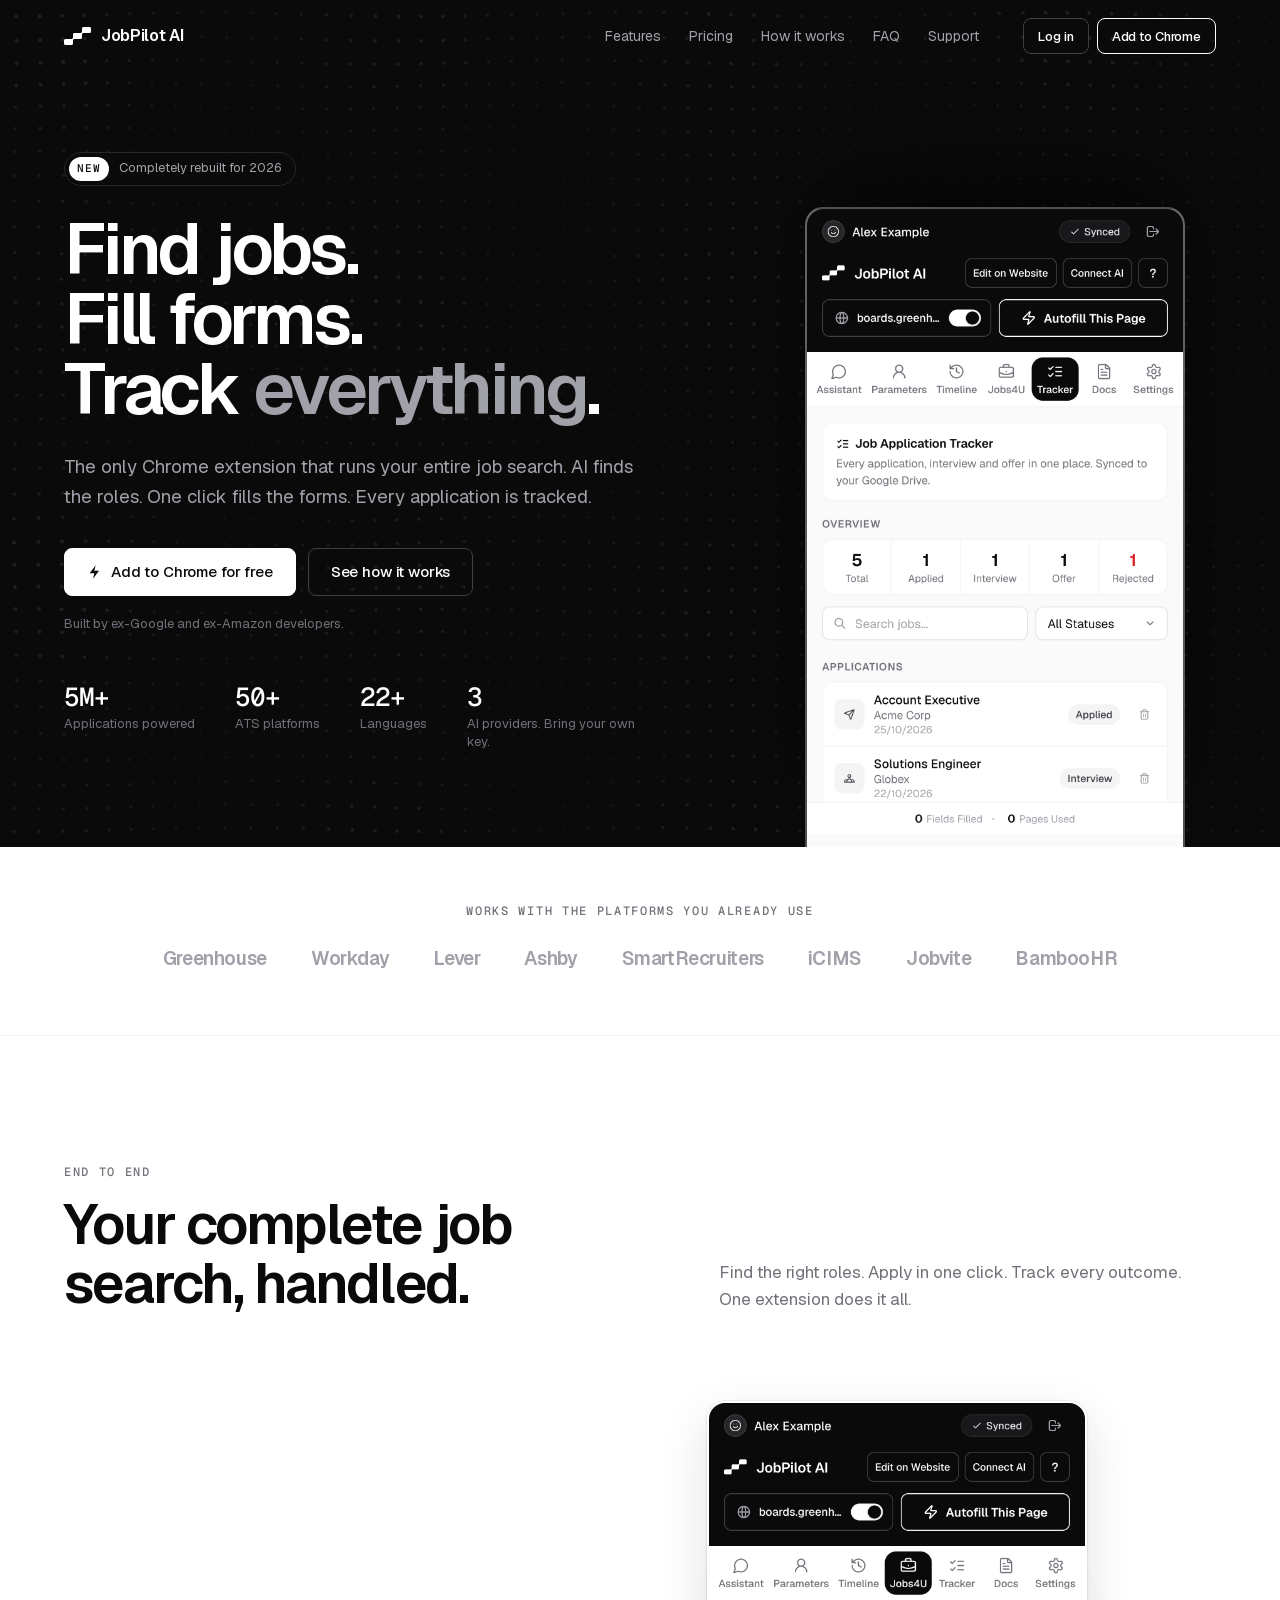
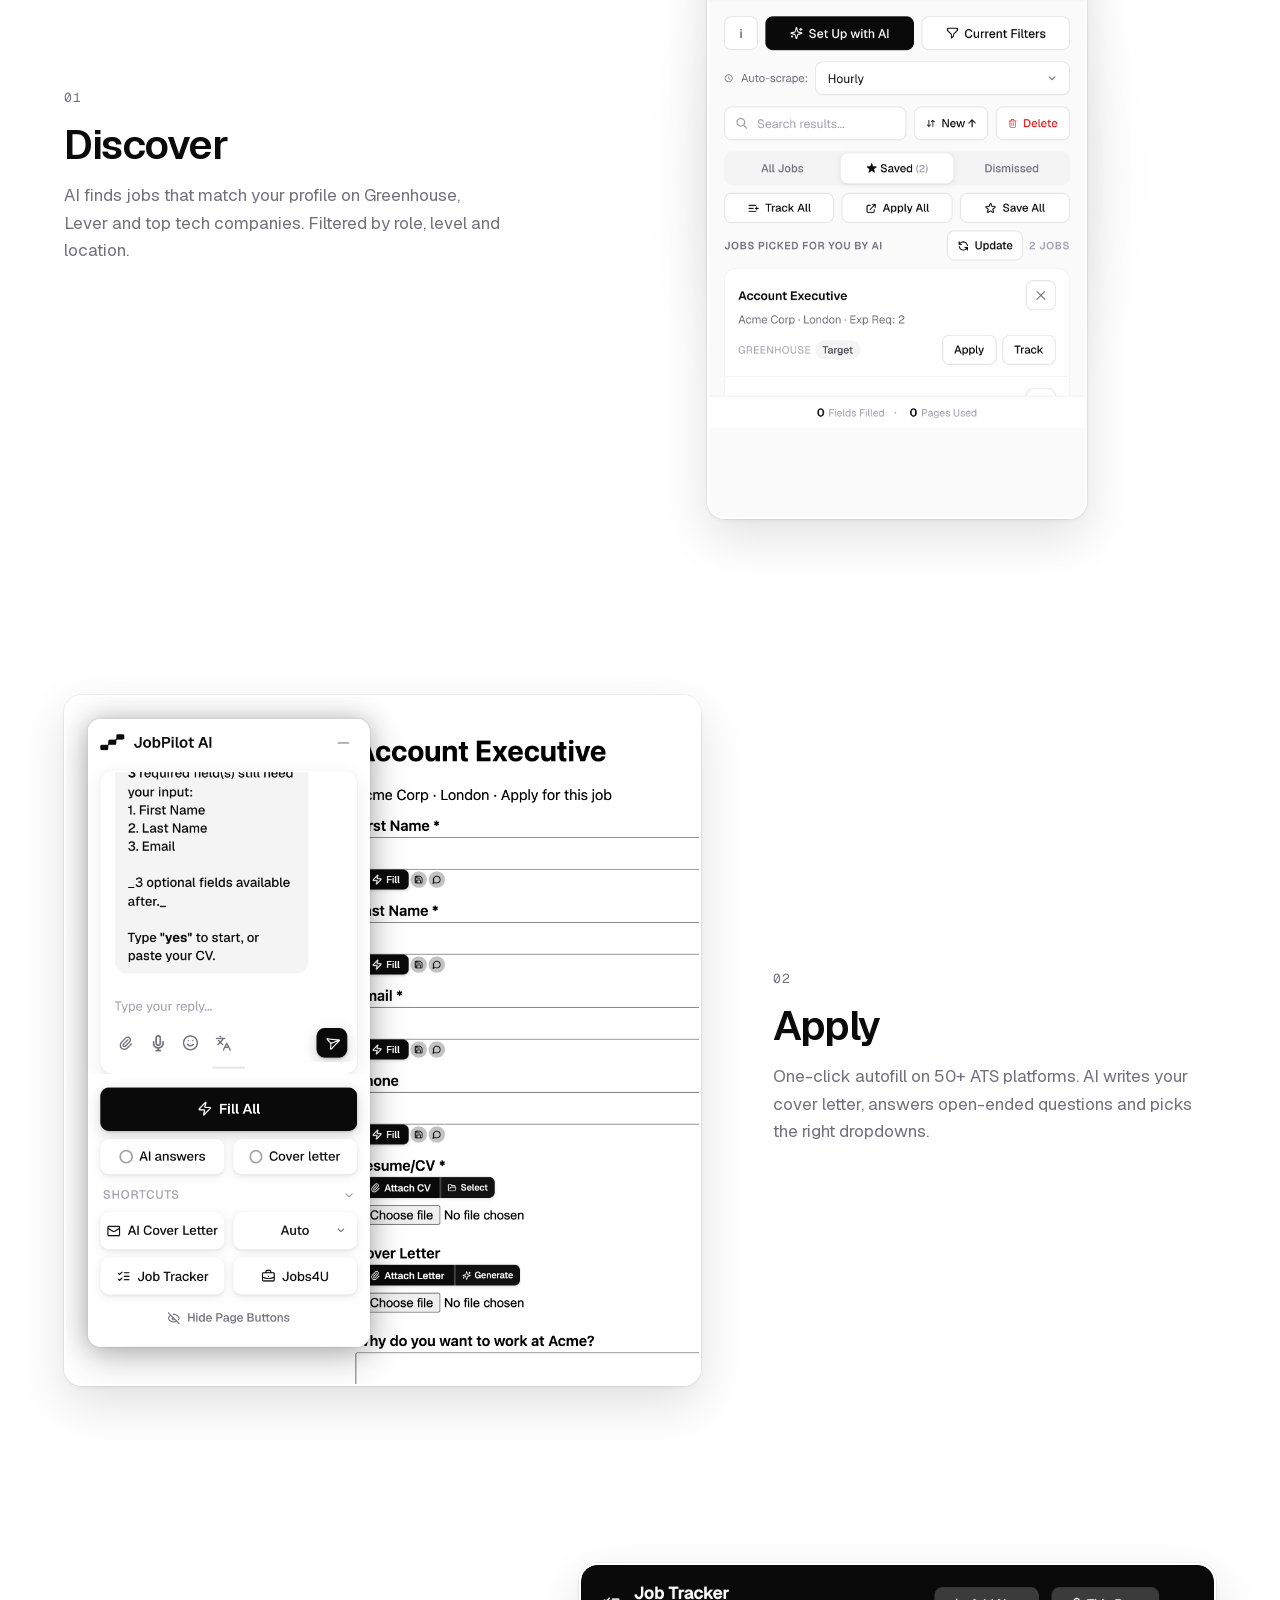
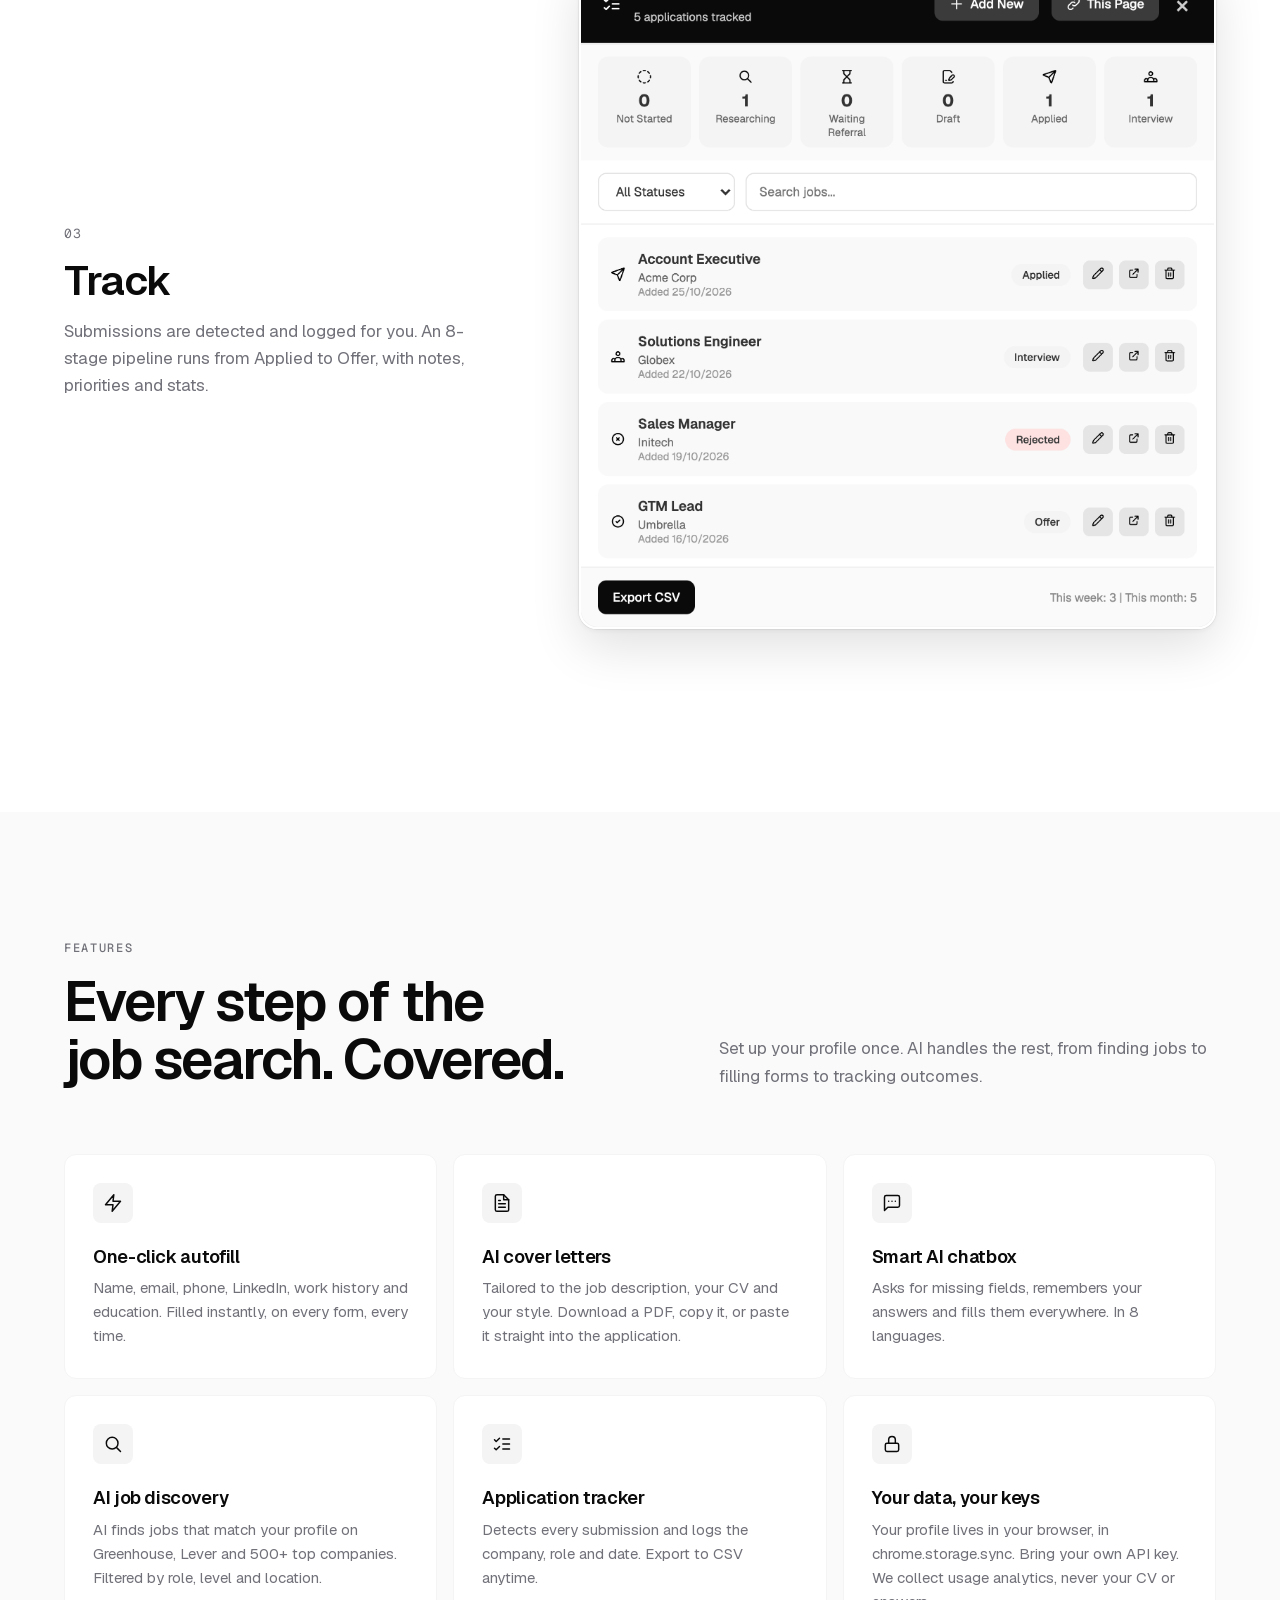
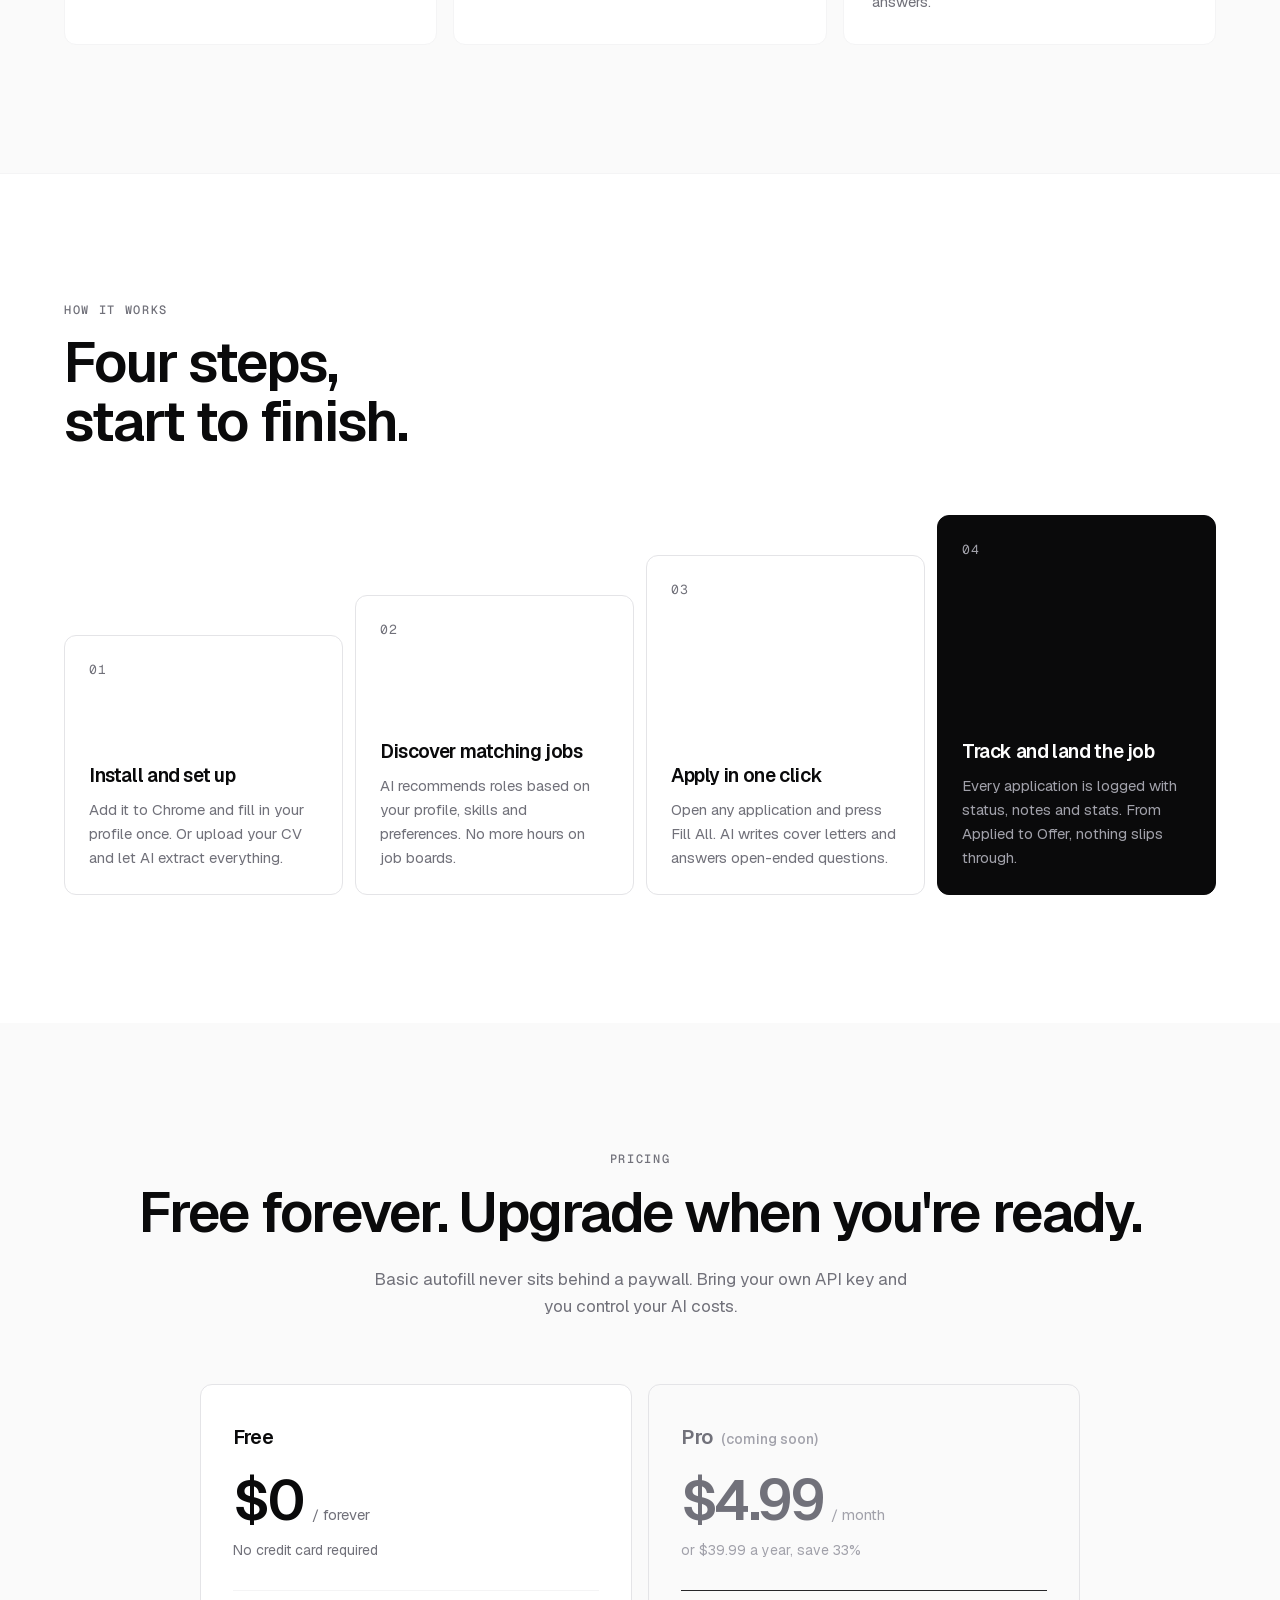
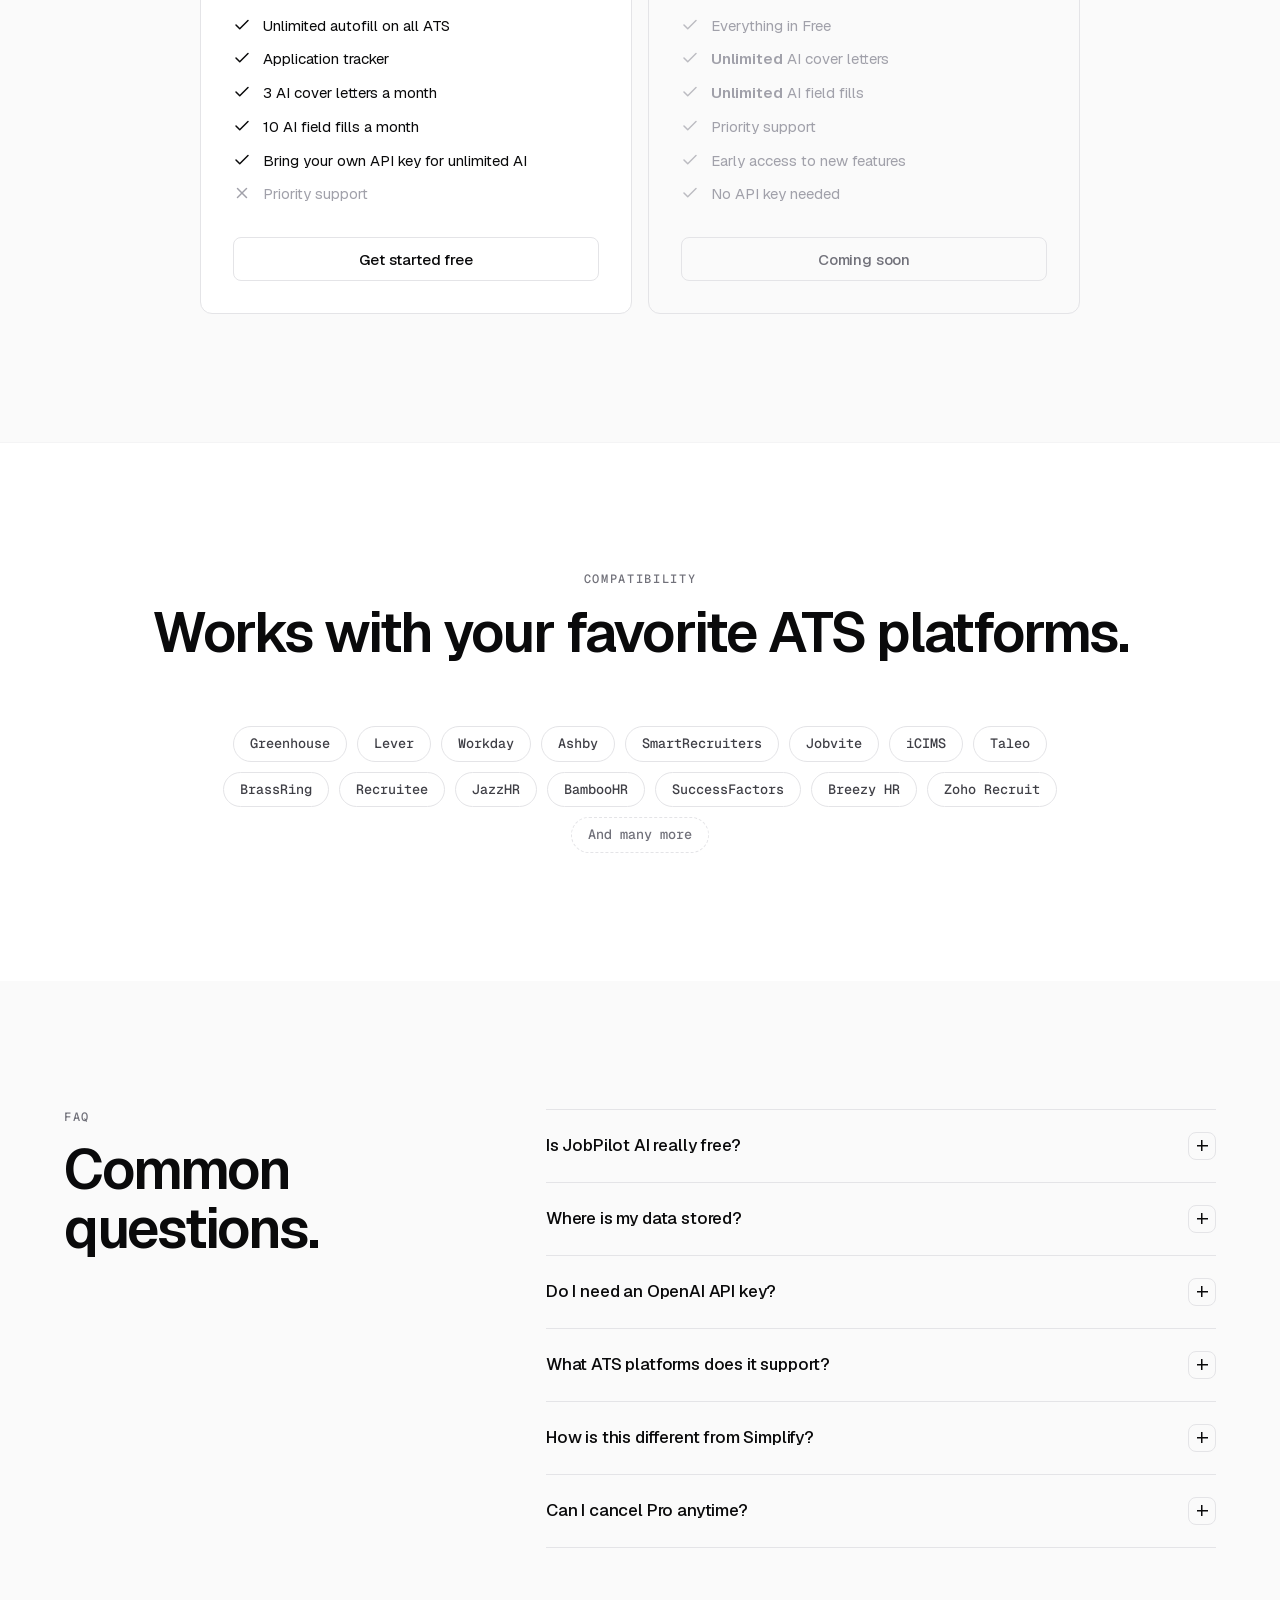
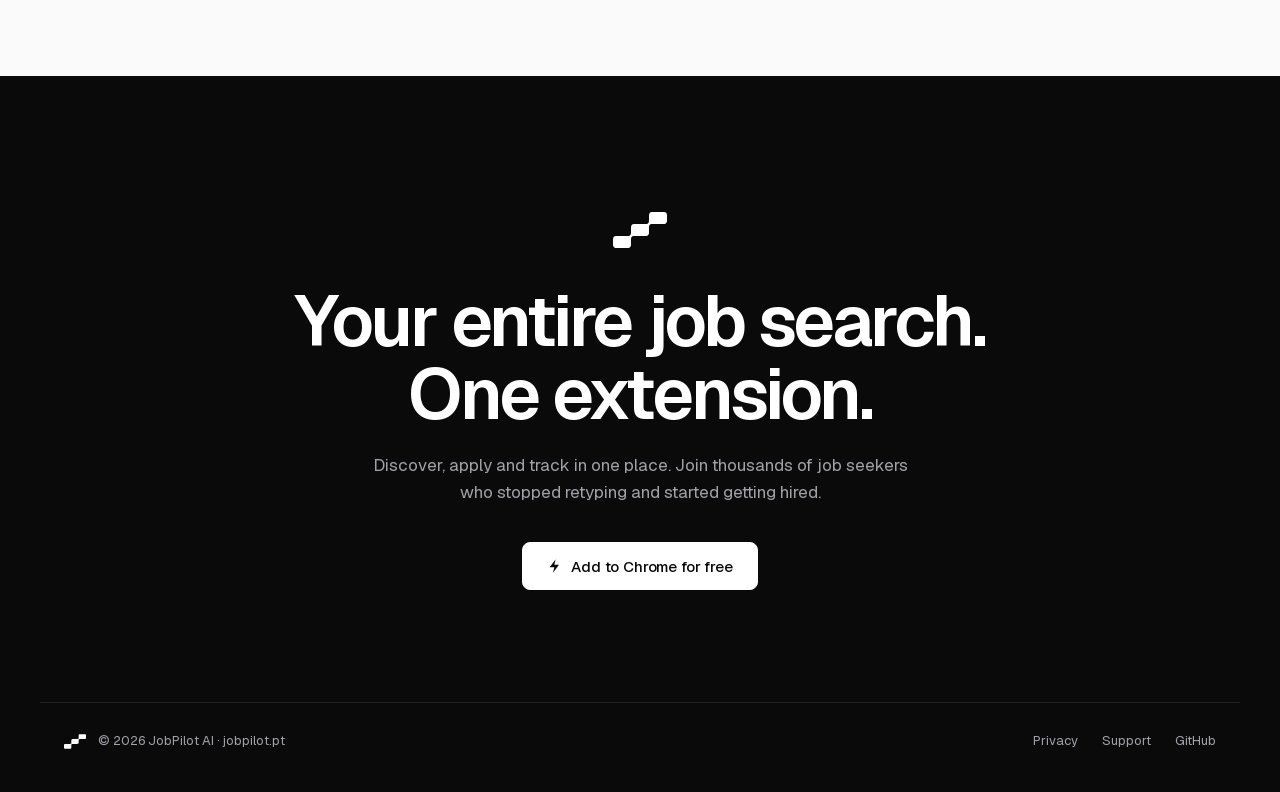
==== commit 062da855: "Subtle 3D tilt on the product shots Each screenshot leans up to 2.5 degrees toward the pointer, ease" ====
--- a/index.html
+++ b/index.html
@@ -667,5 +667,6 @@
         });
       })();
     </script>
+      <script src="tilt.js" defer></script>
   </body>
 </html>
--- a/site.css
+++ b/site.css
@@ -461,24 +461,24 @@
 @media (max-width: 600px) { .help-grid { margin-top: -32px; } .support-faq { padding: 72px 0 88px; } }
 
 /* glass frames around the product shots */
-.hero-shot { height: 640px; margin-bottom: 0; padding: 10px 10px 0; border-radius: 24px 24px 0 0;
+.hero-shot { height: 640px; margin-bottom: 0; padding: 0; border-radius: 18px 18px 0 0;
   background: linear-gradient(180deg, rgba(255, 255, 255, .16), rgba(255, 255, 255, .04));
-  border: 1px solid rgba(255, 255, 255, .24); border-bottom: 0;
+  border: 2px solid rgba(255, 255, 255, .26); border-bottom: 0;
   -webkit-backdrop-filter: blur(20px) saturate(160%); backdrop-filter: blur(20px) saturate(160%);
   box-shadow: inset 0 1px 0 rgba(255, 255, 255, .28), 0 -30px 90px -30px rgba(0, 0, 0, .9); }
-.hero-shot img { display: block; height: auto; border-radius: 15px 15px 0 0; }
+.hero-shot img { display: block; height: auto; border-radius: 16px 16px 0 0; }
 @media (max-width: 960px) { .hero-shot { height: 480px; } }
 @media (max-width: 600px) { .hero-shot { height: 420px; } }
 
 .stage { border: 0; background: transparent; overflow: visible; aspect-ratio: auto; padding: 24px 0 56px; isolation: isolate; }
 .stage::before { content: ""; position: absolute; inset: 12% 14%; z-index: -1; border-radius: 50%;
   background: radial-gradient(closest-side, rgba(10, 10, 11, .16), rgba(10, 10, 11, 0)); filter: blur(28px); }
-.stage .glass { position: relative; display: inline-block; padding: 10px; border-radius: 26px;
+.stage .glass { position: relative; display: inline-block; padding: 0; border-radius: 18px;
   background: linear-gradient(180deg, rgba(255, 255, 255, .78), rgba(255, 255, 255, .42));
-  border: 1px solid rgba(255, 255, 255, .95);
+  border: 2px solid rgba(255, 255, 255, .95);
   -webkit-backdrop-filter: blur(18px) saturate(160%); backdrop-filter: blur(18px) saturate(160%);
   box-shadow: inset 0 1px 0 #FFFFFF, 0 0 0 1px rgba(10, 10, 11, .05), 0 18px 50px rgba(10, 10, 11, .12), 0 2px 6px rgba(10, 10, 11, .05); }
-.stage .glass img, .stage.rise .glass img, .stage.top .glass img { display: block; width: 100%; height: auto; max-width: none; max-height: none; margin: 0; border-radius: 16px; box-shadow: none; }
+.stage .glass img, .stage.rise .glass img, .stage.top .glass img { display: block; width: 100%; height: auto; max-width: none; max-height: none; margin: 0; border-radius: 16px; box-shadow: none; overflow: hidden; }
 .stage.rise .glass { width: min(380px, 80%); }
 .stage.top .glass { width: 100%; }
 @media (max-width: 860px) { .stage.rise .glass { width: min(340px, 88%); } }
@@ -490,3 +490,7 @@
 .plan.pro.soon .price span, .plan.pro.soon .price-note, .plan.pro.soon .checks li, .plan.pro.soon .checks strong { color: var(--grey-2); }
 .plan.pro.soon .checks svg { stroke: var(--grey-2); opacity: .7; }
 .plan.pro.soon .btn { pointer-events: none; cursor: default; background: transparent; color: var(--grey); border: 1px solid var(--line); box-shadow: none; }
+
+/* the tilt needs the hero's entrance animation to let go of transform once it has played */
+.hero-shot { animation-fill-mode: backwards; transform-origin: 50% 100%; }
+.stage .glass { transform-origin: 50% 50%; }
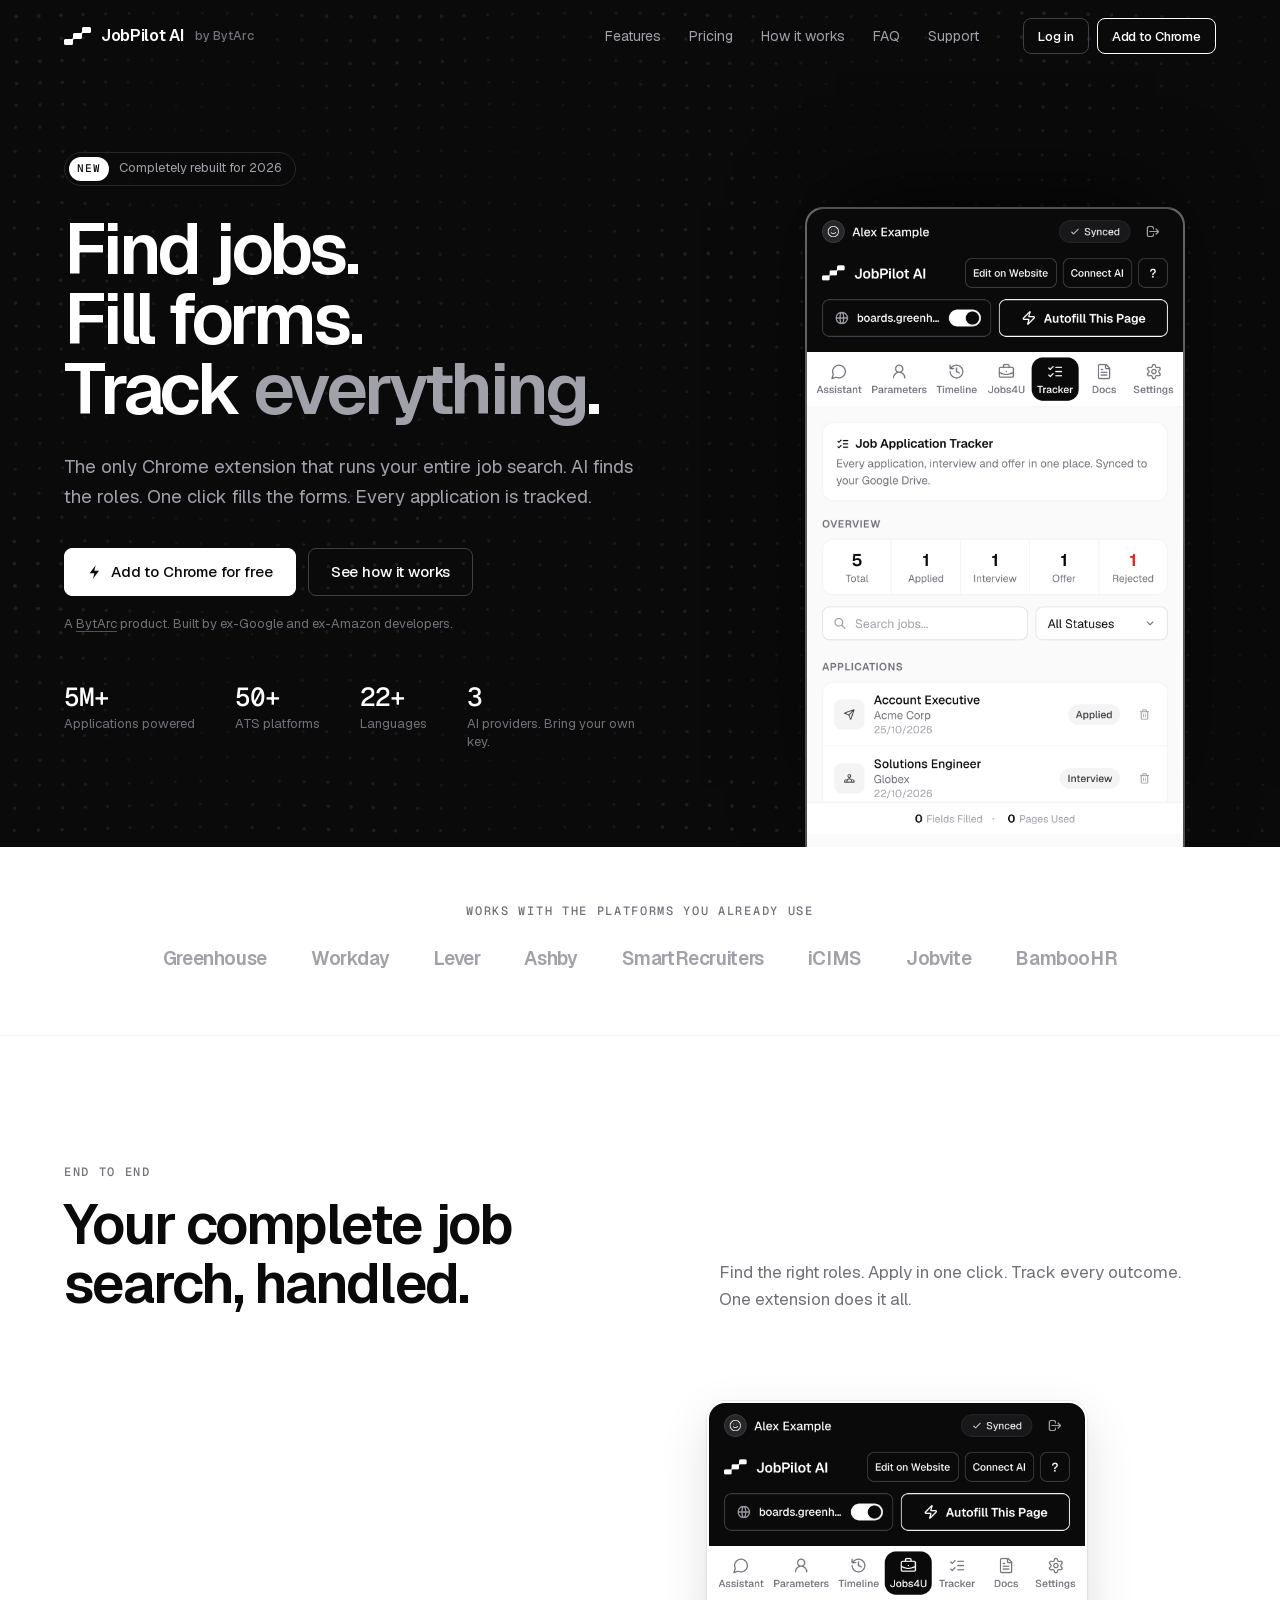
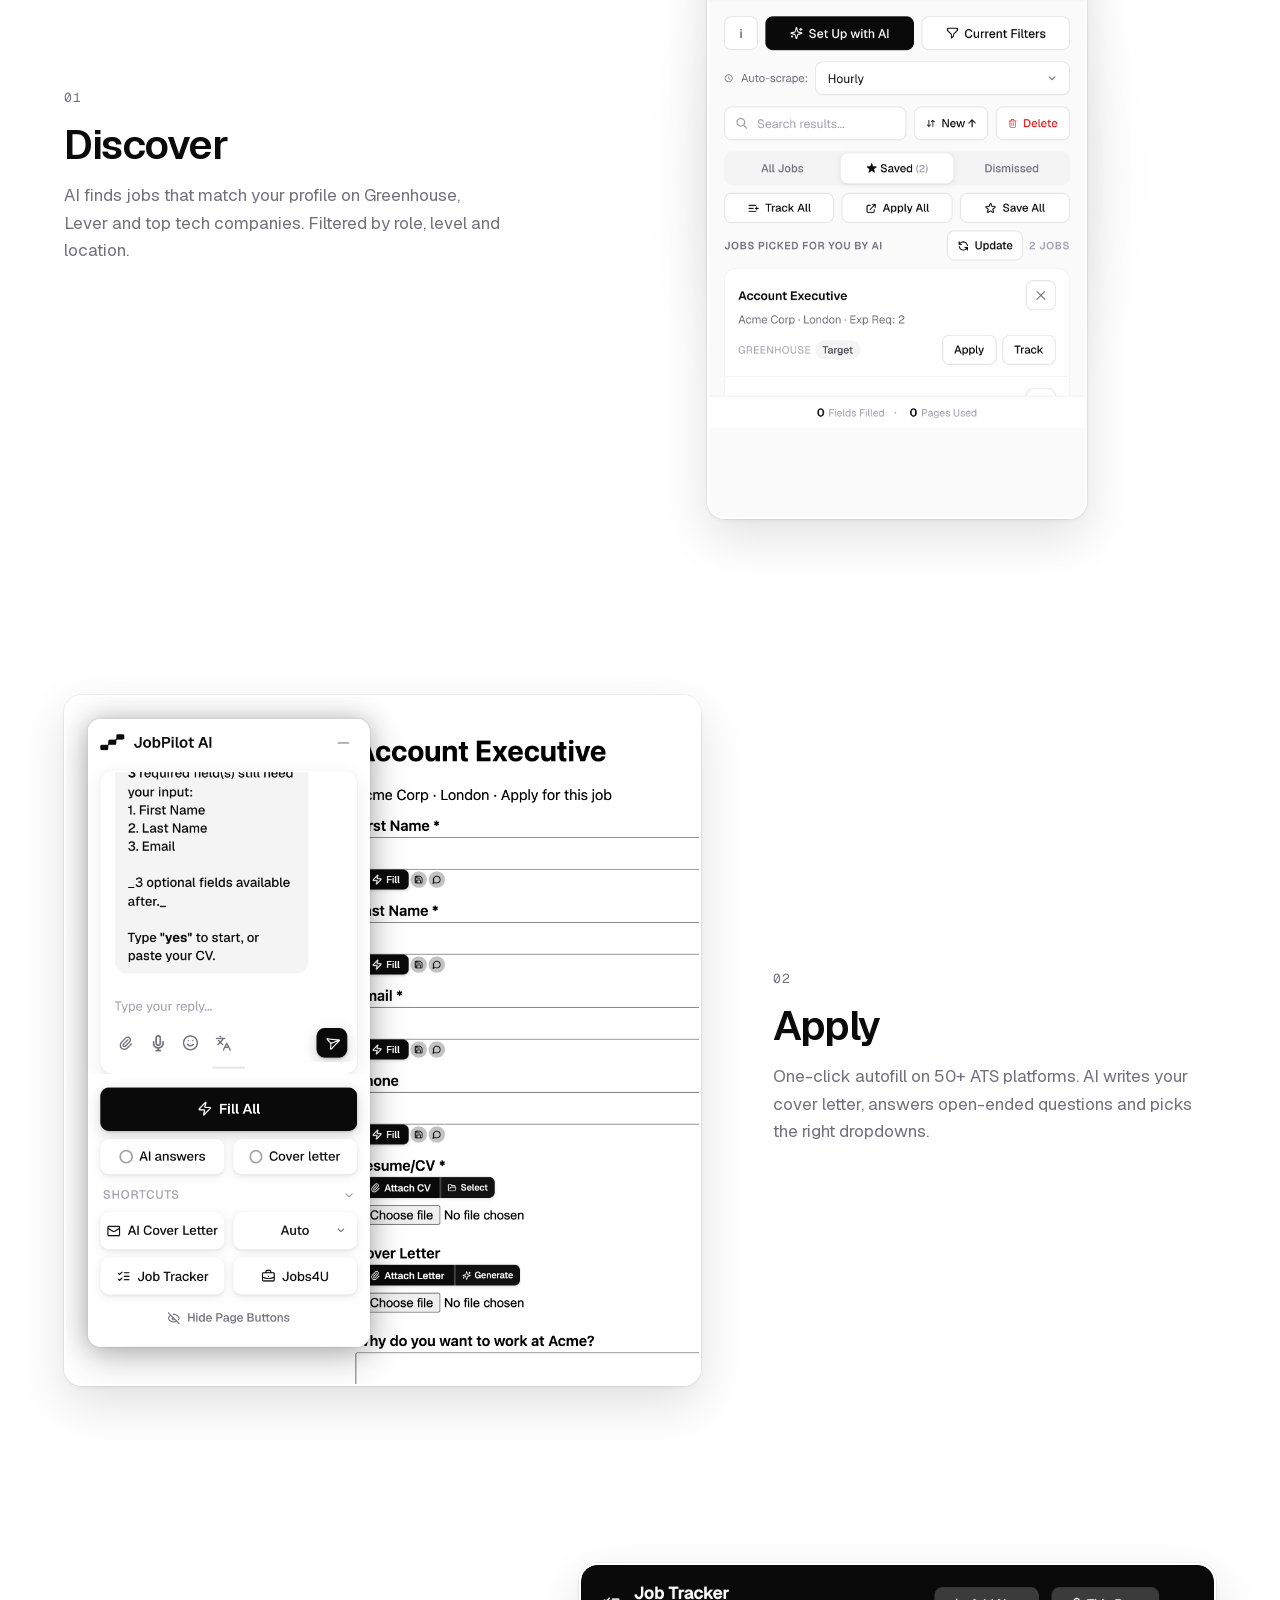
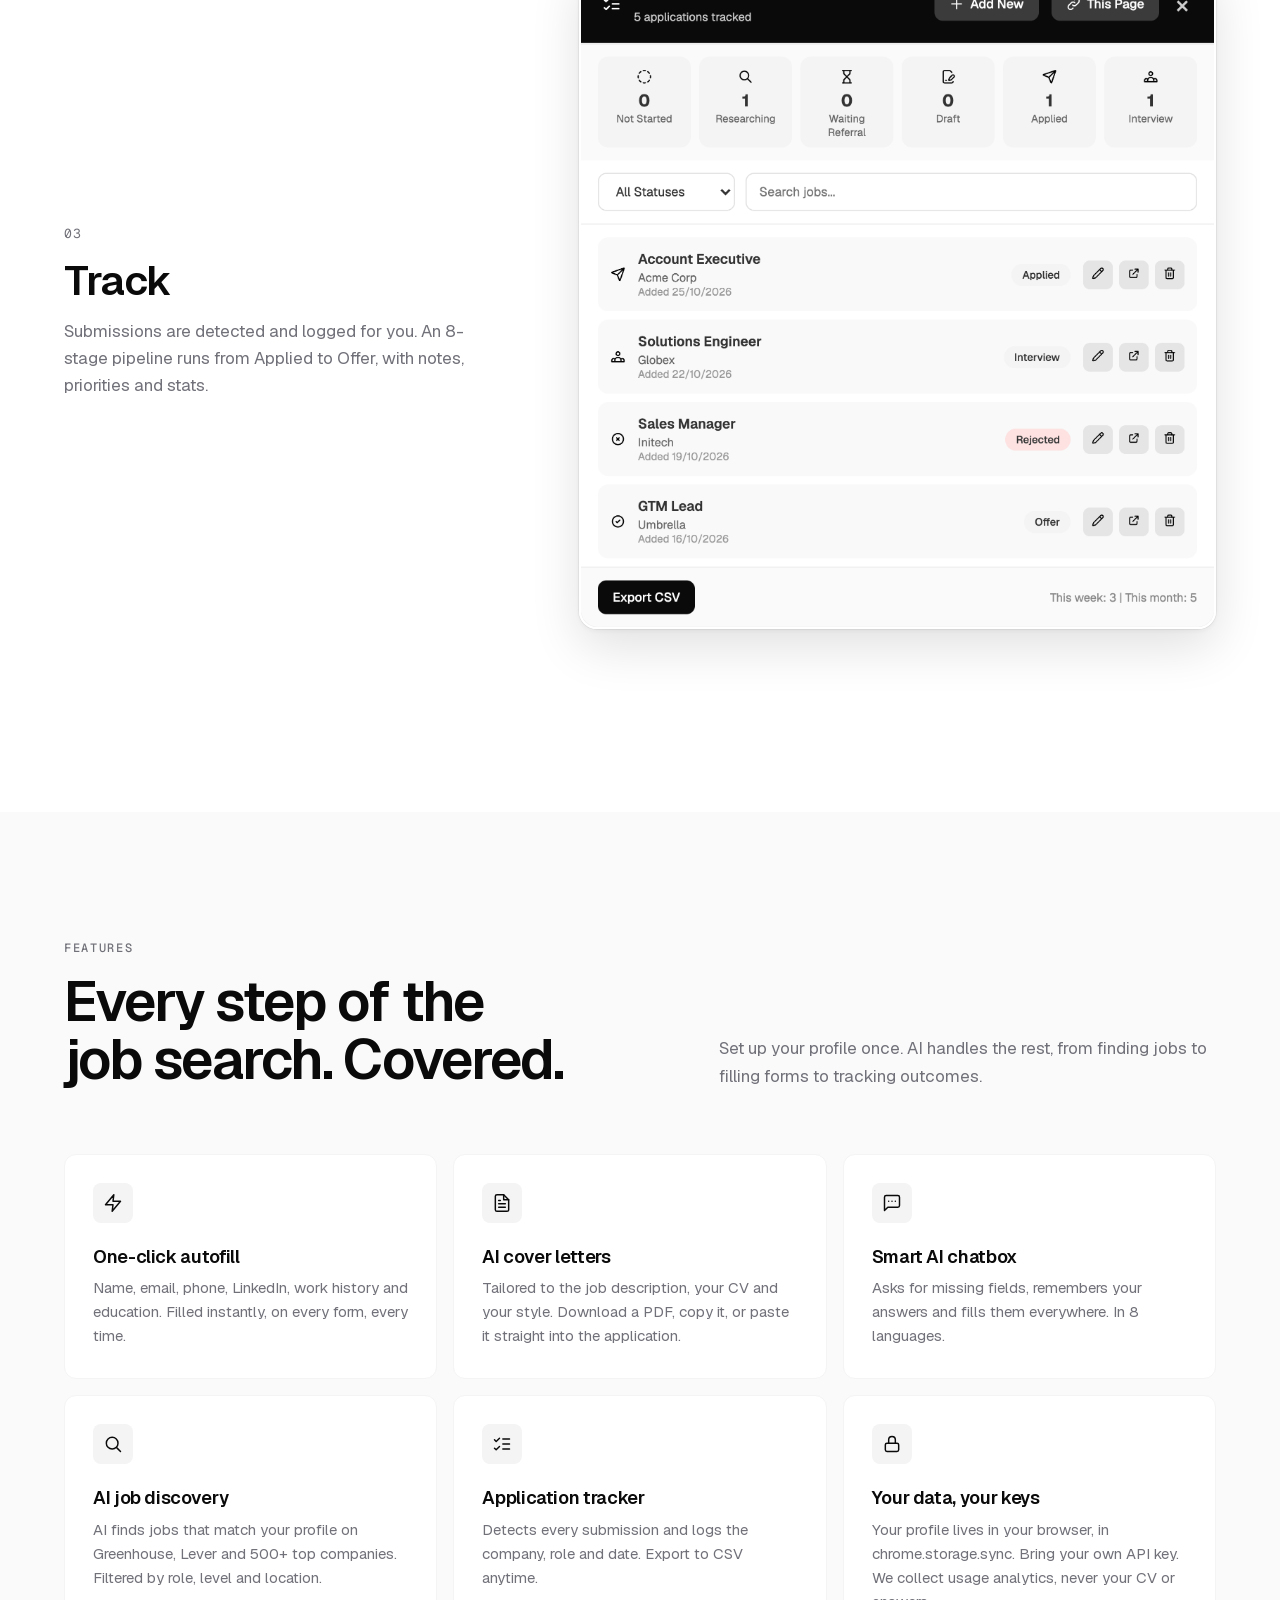
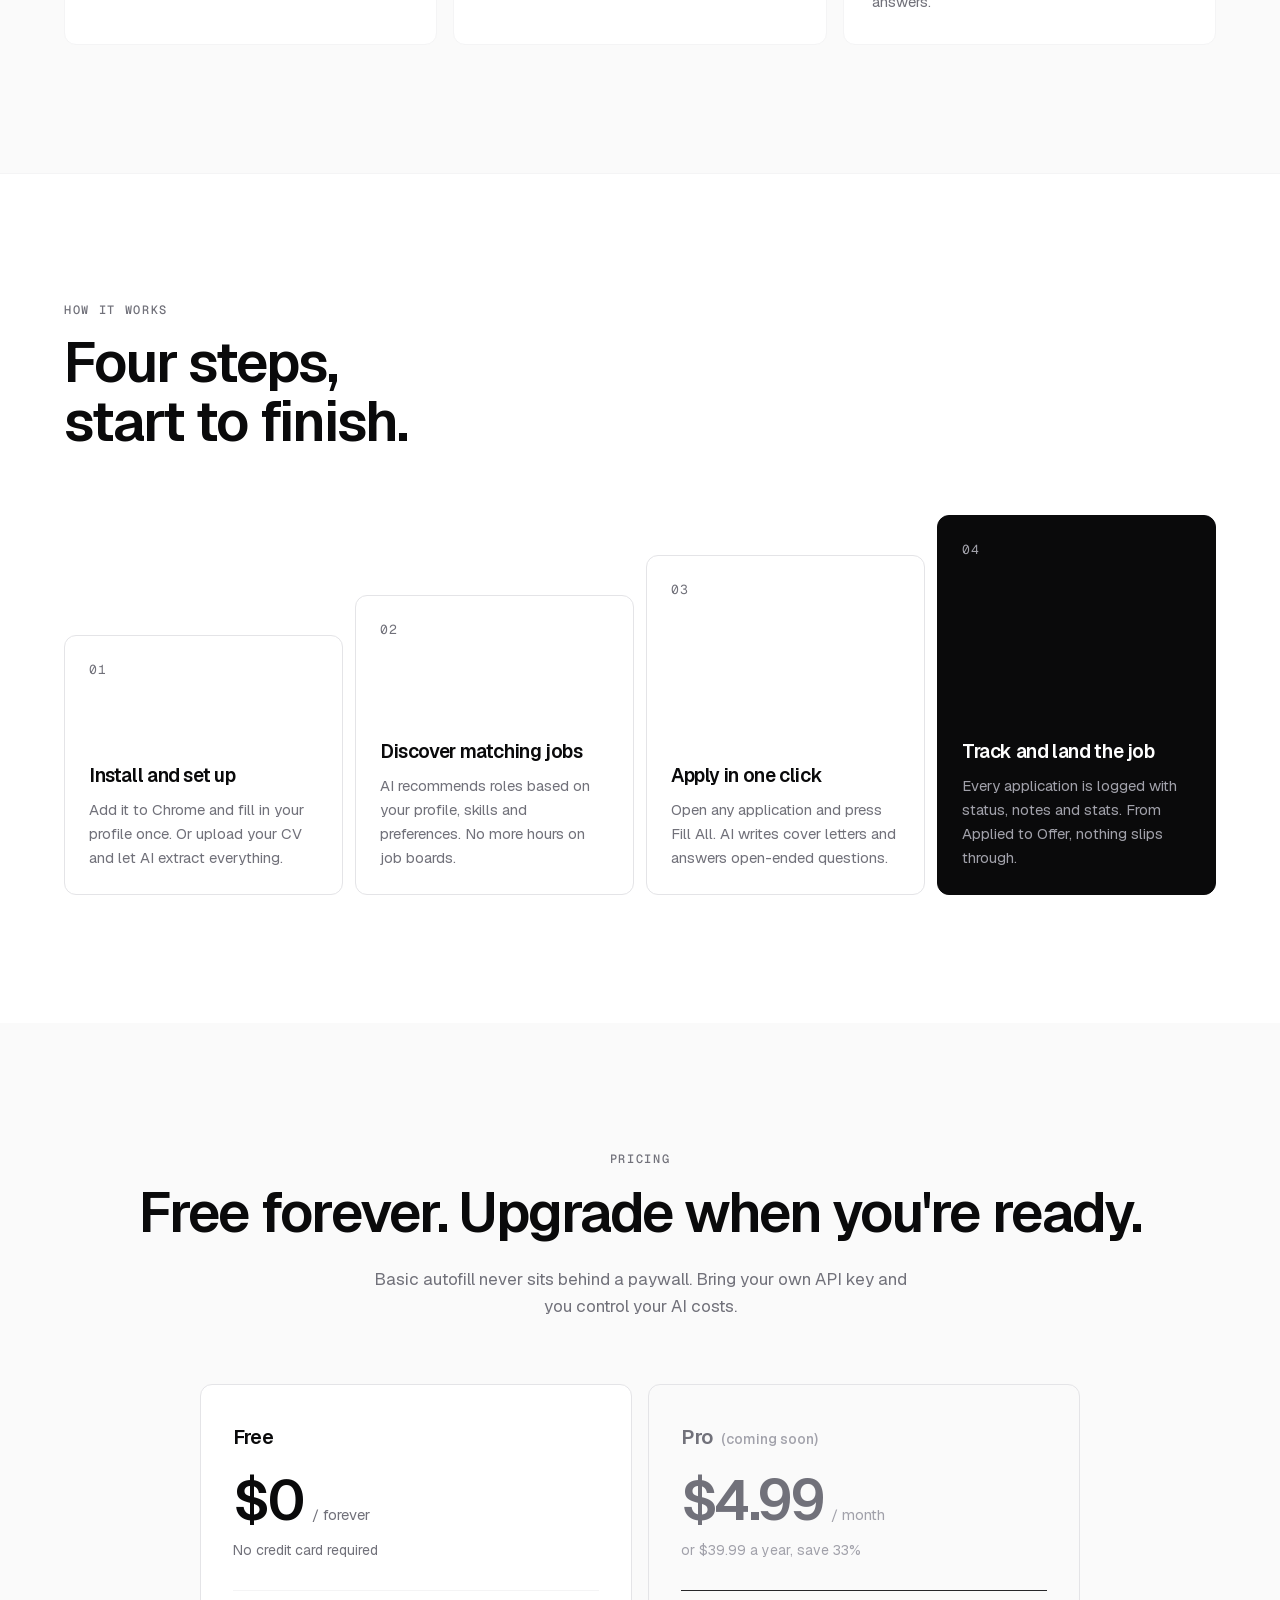
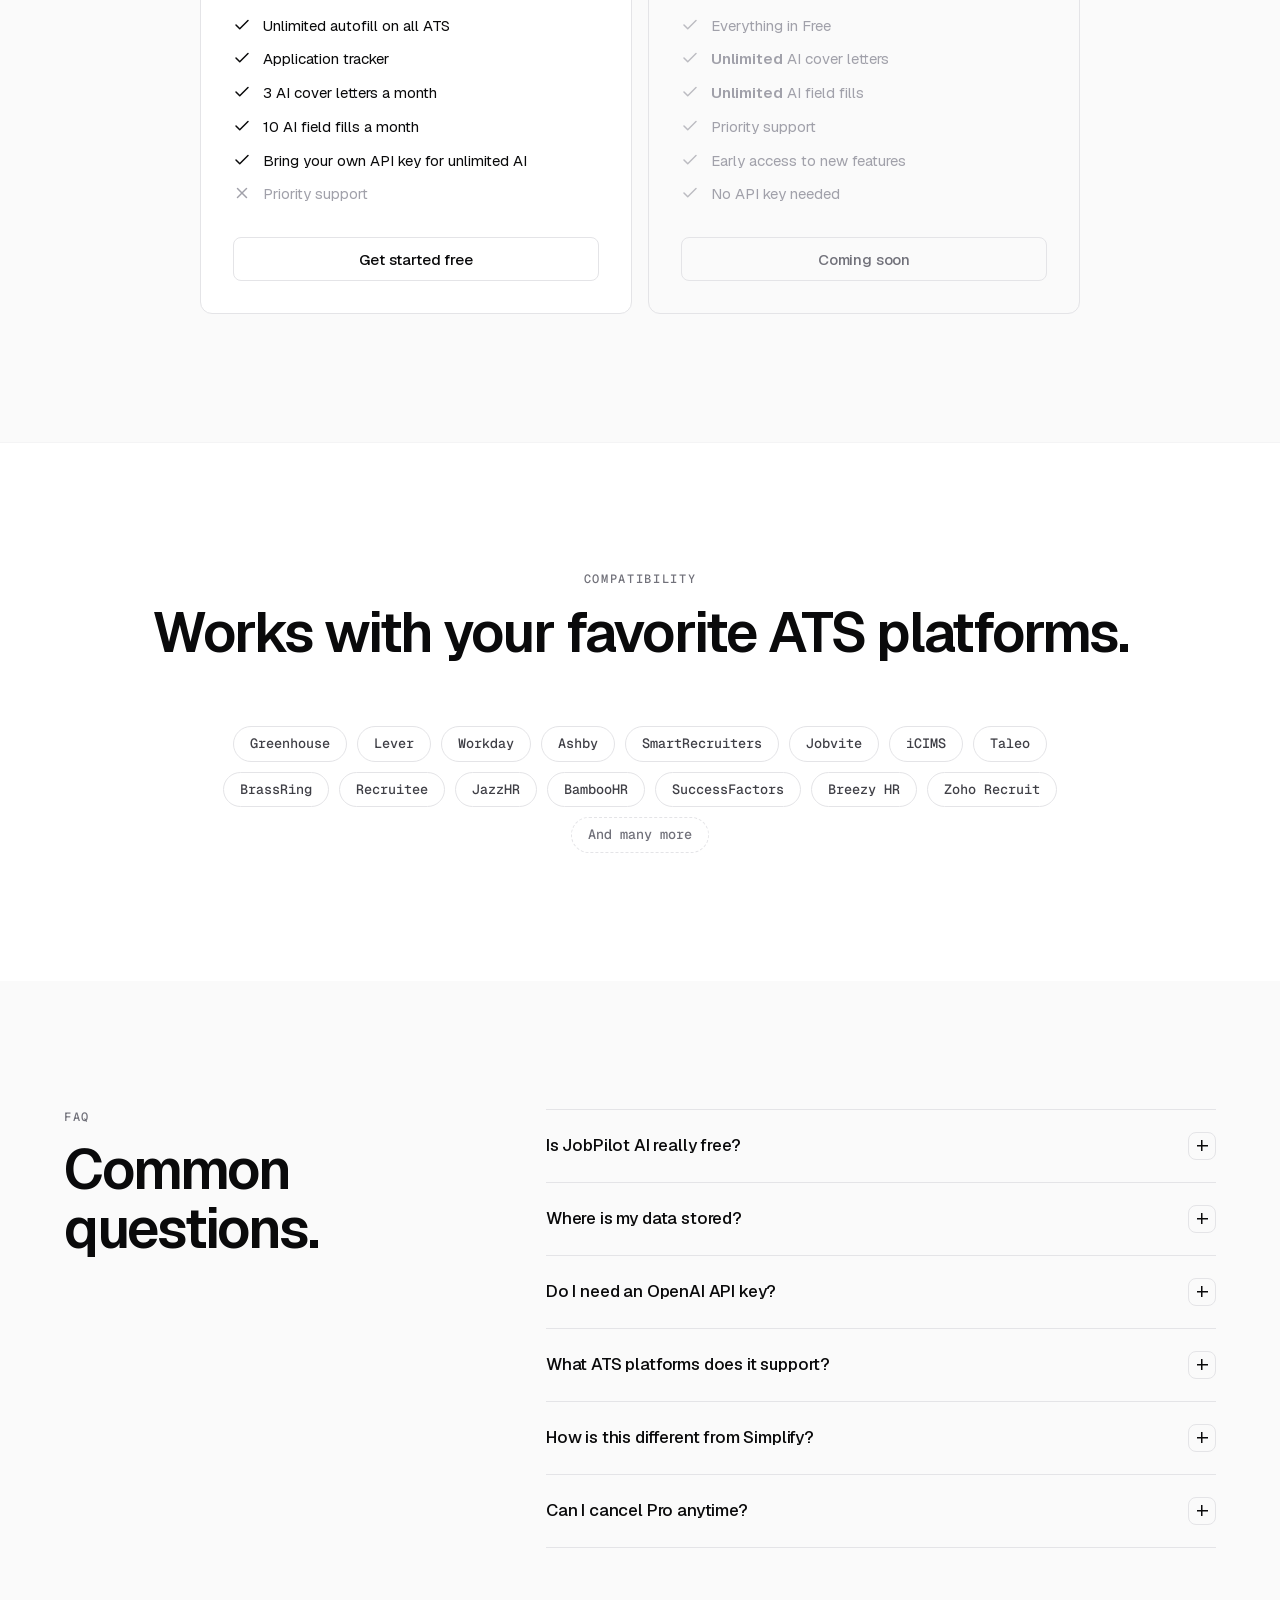
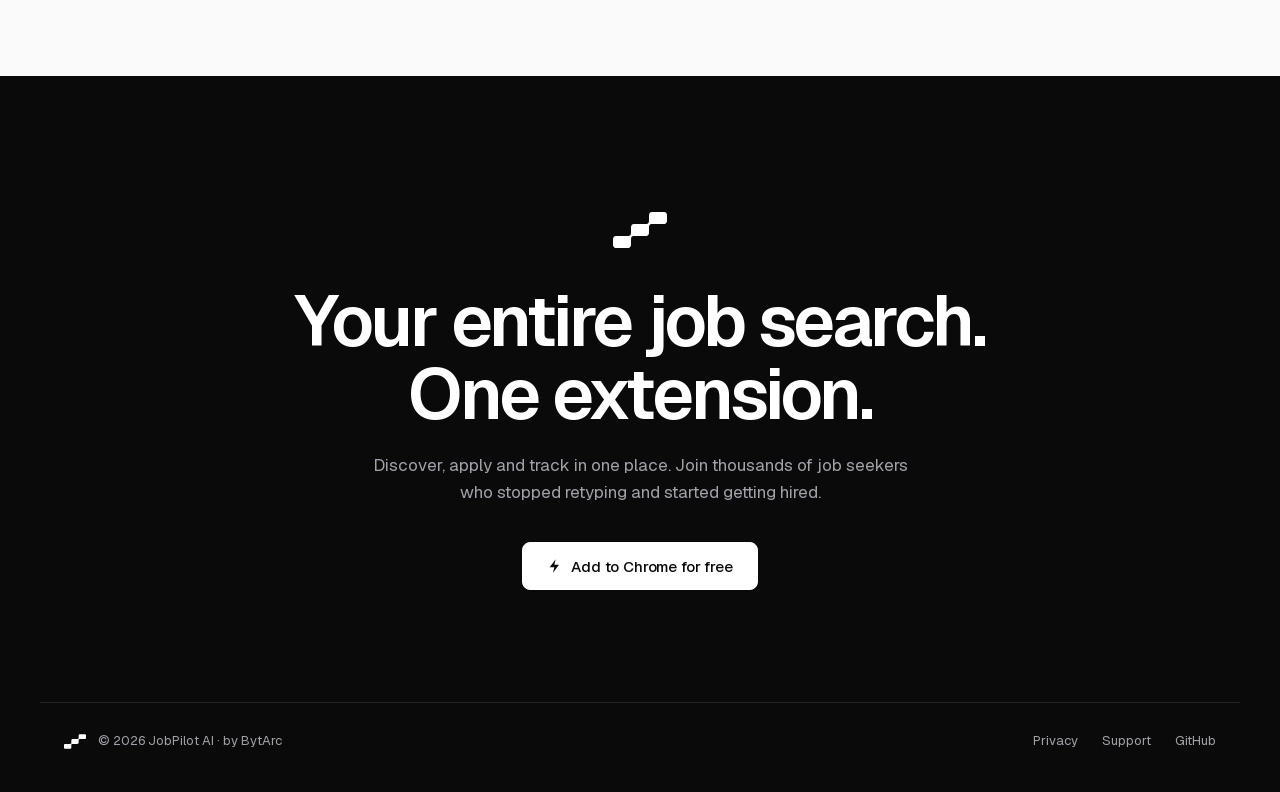
==== commit d2b1e5de: "JobPilot by BytArc: credit in the header, footer and hero; BytArc in the structured data; robots.txt" ====
--- a/index.html
+++ b/index.html
@@ -3,7 +3,7 @@
   <head>
     <meta charset="UTF-8" />
     <meta name="viewport" content="width=device-width, initial-scale=1.0" />
-    <title>JobPilot AI: Find jobs. Fill forms. Track everything.</title>
+    <title>JobPilot AI by BytArc: Find jobs. Fill forms. Track everything.</title>
     <meta
       name="description"
       content="The complete AI job search extension. Find matching jobs, autofill every application, write cover letters and track it all, across 50+ ATS platforms. Free forever."
@@ -19,17 +19,19 @@
     <link rel="preconnect" href="https://fonts.gstatic.com" crossorigin />
     <link rel="stylesheet" href="https://fonts.googleapis.com/css2?family=Geist+Mono:wght@400;500&display=swap" />
     <link rel="stylesheet" href="site.css?v=2" />
-  </head>
+      <meta name="author" content="BytArc" />
+    <script type="application/ld+json" id="bytarc-ld">{"@context": "https://schema.org", "@graph": [{"@type": "Organization", "@id": "https://bytarc.com/#org", "name": "BytArc", "url": "https://bytarc.com/", "logo": "https://bytarc.com/assets/icon-512.png"}, {"@type": "WebSite", "@id": "https://jobpilot.pt/#website", "name": "JobPilot AI", "url": "https://jobpilot.pt/", "publisher": {"@id": "https://bytarc.com/#org"}}, {"@type": "SoftwareApplication", "@id": "https://jobpilot.pt/#app", "name": "JobPilot AI", "url": "https://jobpilot.pt/", "description": "The complete AI job search extension. Find matching jobs, autofill every application, write cover letters and track it all, across 50+ ATS platforms. Free forever.", "applicationCategory": "BusinessApplication", "operatingSystem": "Chrome", "installUrl": "https://chrome.google.com/webstore/detail/kbmpbhhhdojgjnpfpnoehafmllfejgll", "offers": {"@type": "Offer", "price": "0", "priceCurrency": "EUR"}, "creator": {"@id": "https://bytarc.com/#org"}, "publisher": {"@id": "https://bytarc.com/#org"}}]}</script>
+</head>
   <body class="landing">
     <canvas class="bg-canvas" id="heroWave" aria-hidden="true"></canvas>
 
     <!-- NAV -->
     <header class="nav nav-fixed" id="nav">
       <div class="wrap nav-in">
-        <a href="/" class="brand" aria-label="JobPilot AI home">
+        <span class="brand-lockup"><a href="/" class="brand" aria-label="JobPilot AI home">
           <img src="brand/jobpilot-mark-white.svg" width="27" height="18" alt="" />
           <span>JobPilot AI</span>
-        </a>
+        </a><a class="by-bytarc" href="https://bytarc.com/" target="_blank" rel="noopener" title="BytArc, an AI studio in Lisbon">by BytArc</a></span>
         <nav class="nav-links" aria-label="Sections">
           <a href="#features">Features</a>
           <a href="#pricing">Pricing</a>
@@ -72,7 +74,7 @@
               </a>
               <a href="#how-it-works" class="btn btn-ghost-dark">See how it works</a>
             </div>
-            <p class="hero-trust">Built by ex-Google and ex-Amazon developers.</p>
+            <p class="hero-trust">A <a href="https://bytarc.com/" target="_blank" rel="noopener" title="BytArc, an AI studio in Lisbon">BytArc</a> product. Built by ex-Google and ex-Amazon developers.</p>
             <ul class="hero-stats">
               <li><b data-count>5M+</b><span>Applications powered</span></li>
               <li><b data-count>50+</b><span>ATS platforms</span></li>
@@ -478,7 +480,7 @@
         <div class="wrap foot-in">
           <p class="foot-copy">
             <img src="brand/jobpilot-mark-white.svg" width="22" height="15" alt="" />
-            <span>&copy; 2026 JobPilot AI &middot; <a href="https://jobpilot.pt">jobpilot.pt</a></span>
+            <span>&copy; 2026 JobPilot AI &middot; <a href="https://bytarc.com/" target="_blank" rel="noopener" title="BytArc, an AI studio in Lisbon">by BytArc</a></span>
           </p>
           <nav class="foot-links" aria-label="Footer">
             <a href="privacy.html">Privacy</a>
--- a/site.css
+++ b/site.css
@@ -494,3 +494,11 @@
 /* the tilt needs the hero's entrance animation to let go of transform once it has played */
 .hero-shot { animation-fill-mode: backwards; transform-origin: 50% 100%; }
 .stage .glass { transform-origin: 50% 50%; }
+
+/* by BytArc, beside the logo */
+.brand-lockup { display: inline-flex; align-items: center; gap: 12px; flex: none; }
+.by-bytarc { font-size: 12.5px; font-weight: 500; letter-spacing: 0; color: var(--grey); white-space: nowrap; transition: color .2s; }
+.by-bytarc:hover { color: var(--white); }
+.hero-trust a { color: inherit; text-decoration: underline; text-underline-offset: 3px; text-decoration-color: rgba(255, 255, 255, .3); }
+.hero-trust a:hover { color: var(--white); }
+@media (max-width: 600px) { .brand-lockup .by-bytarc { display: none; } }
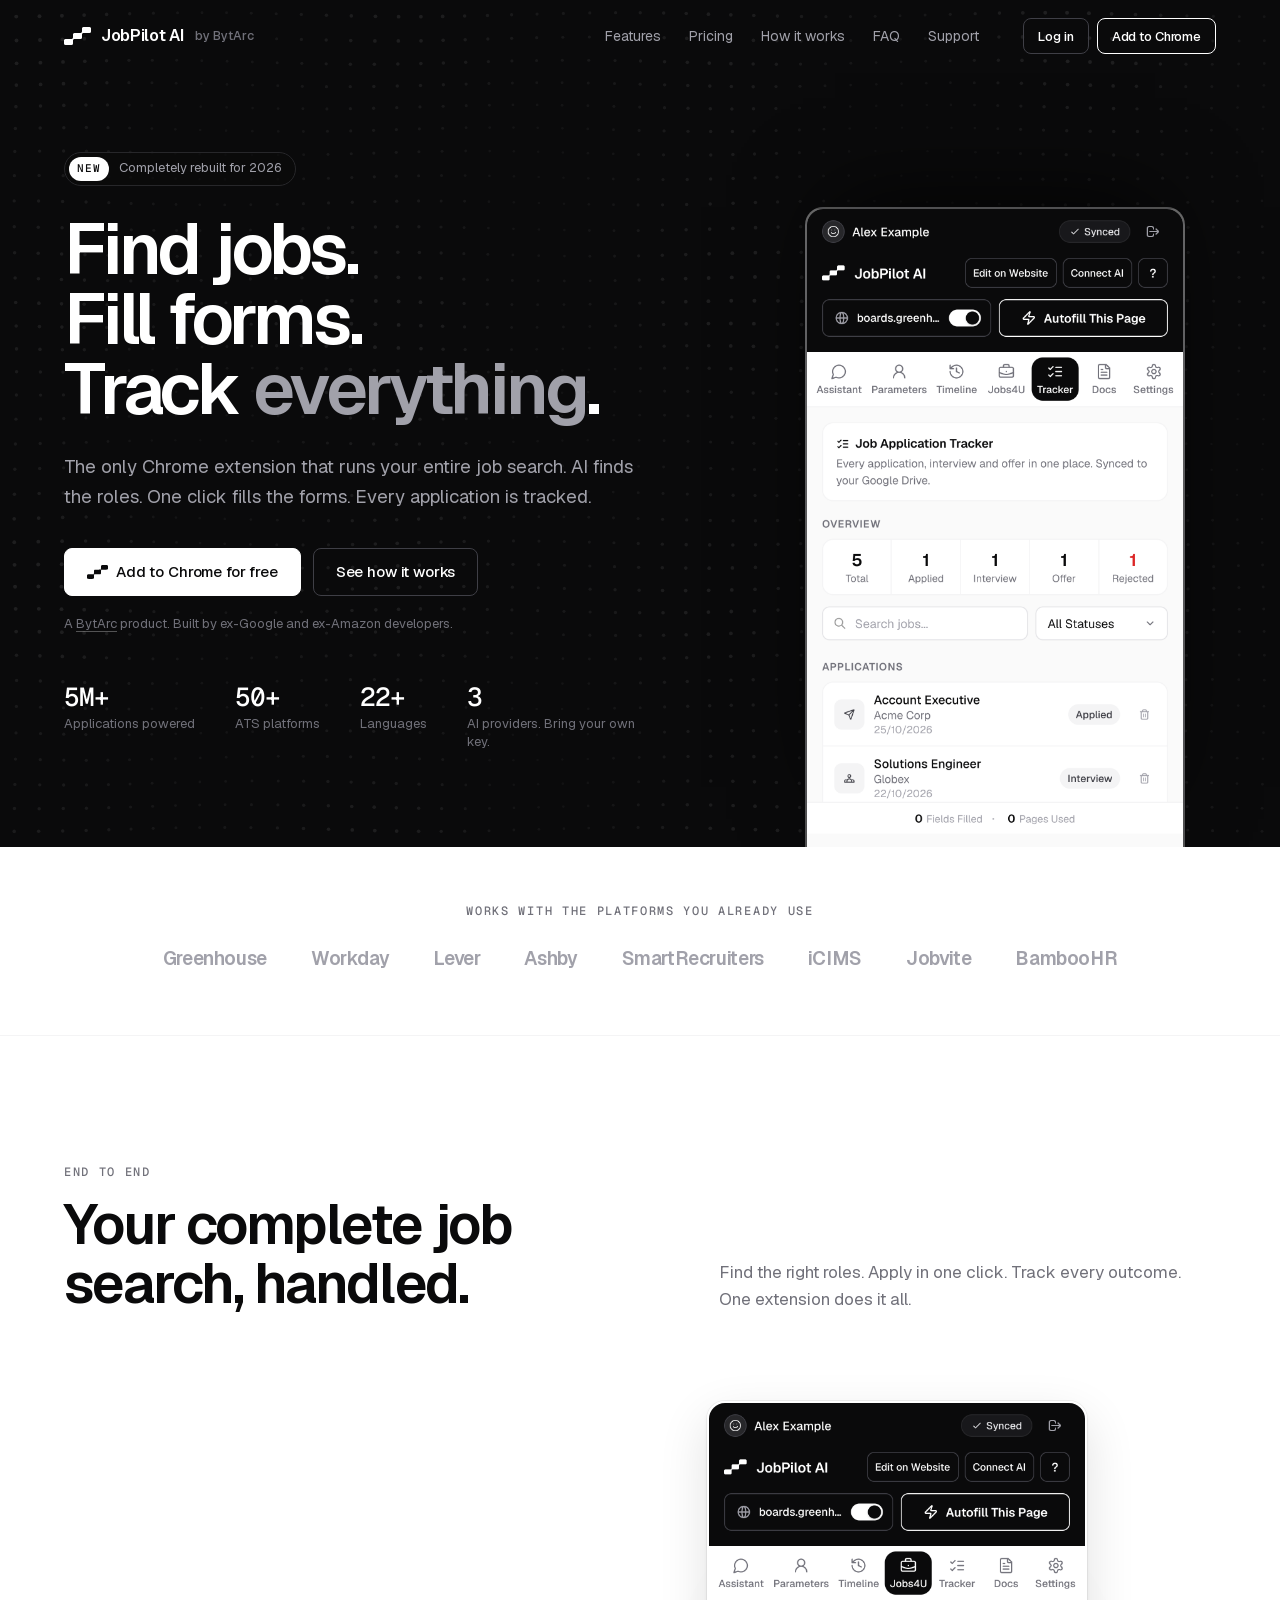
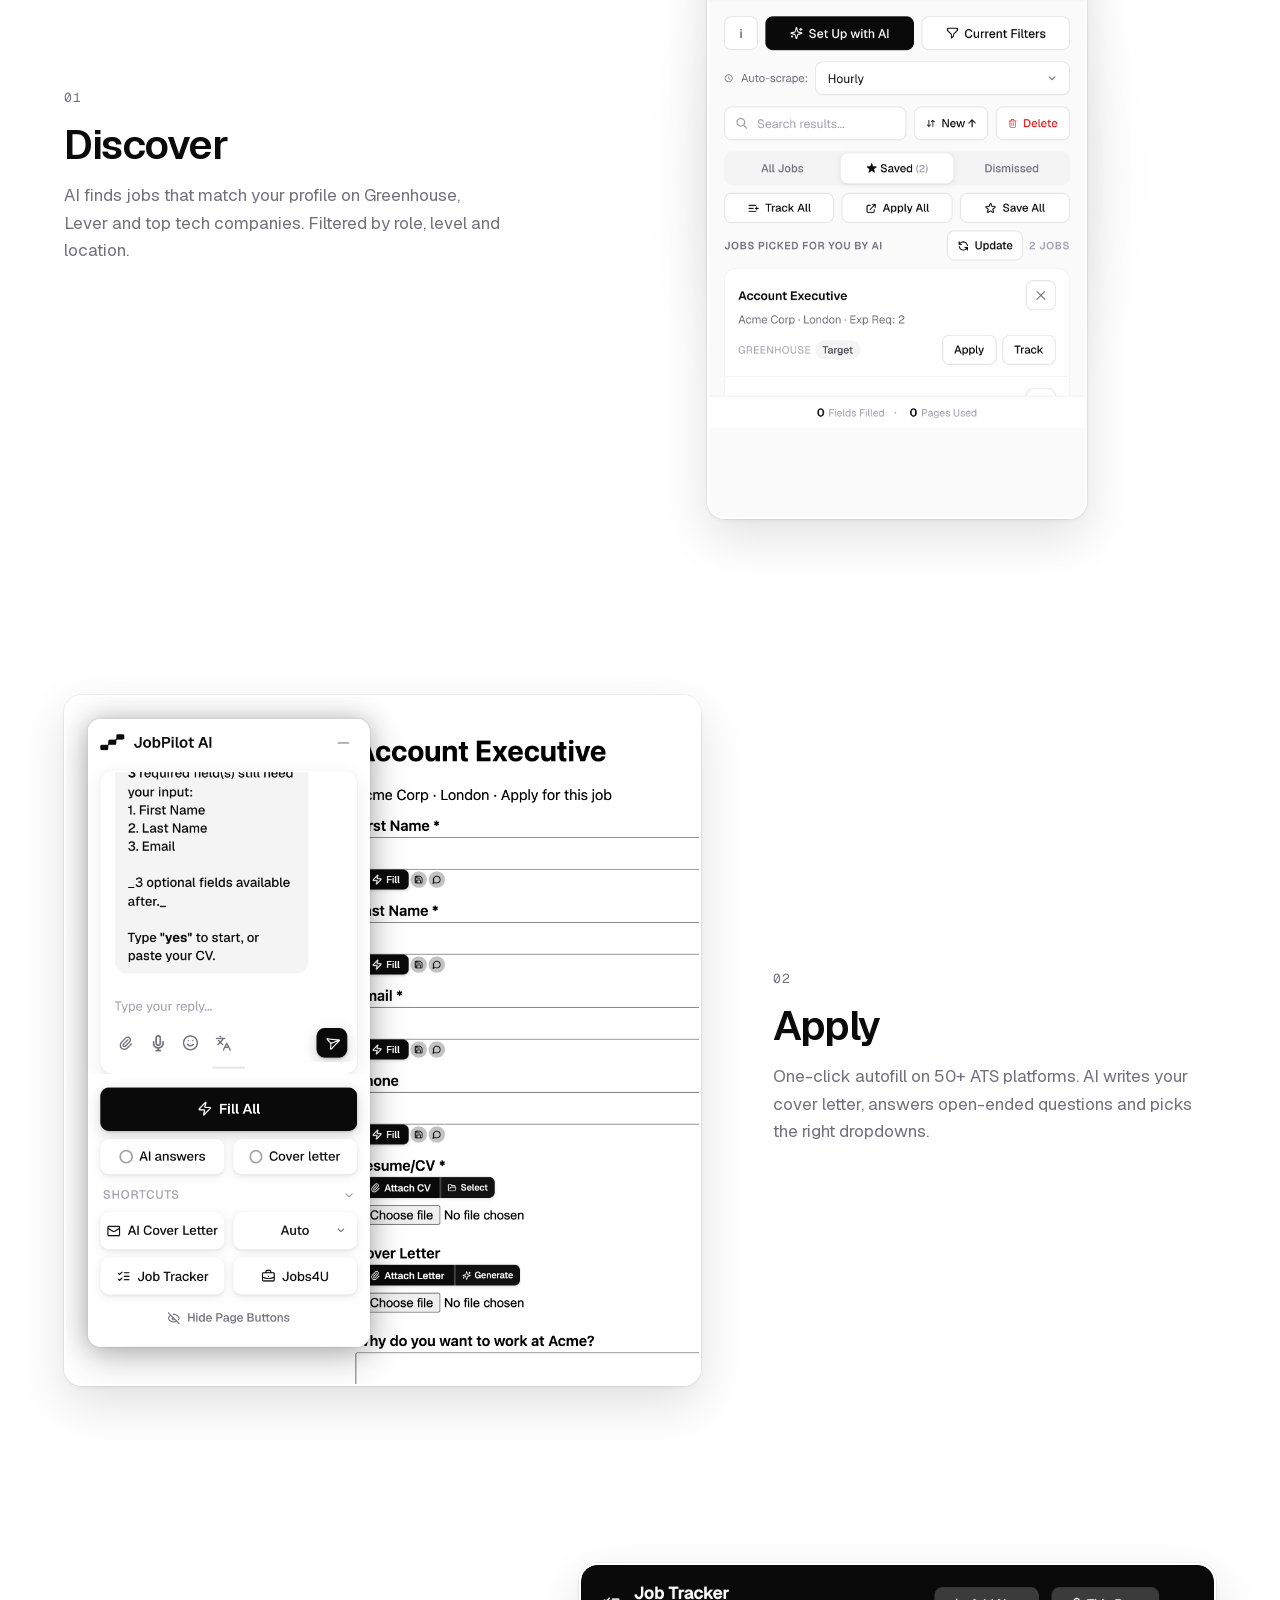
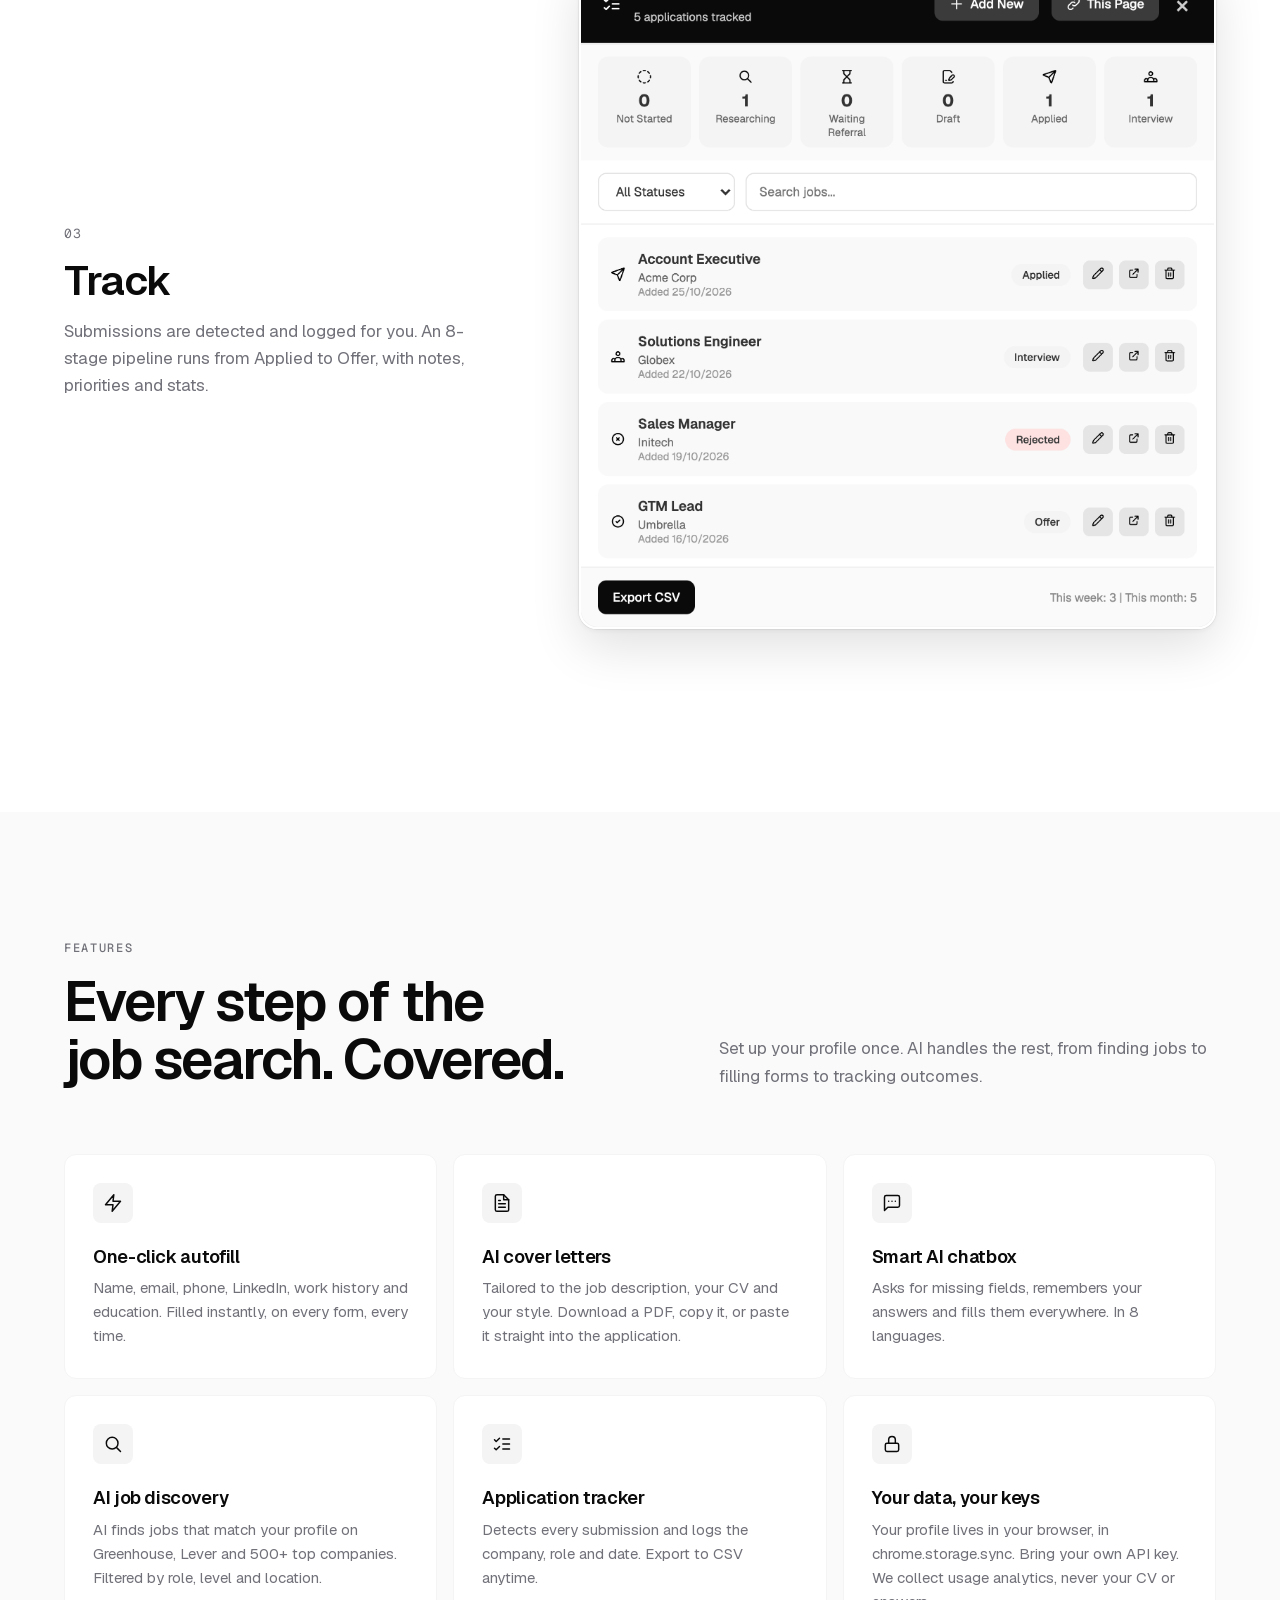
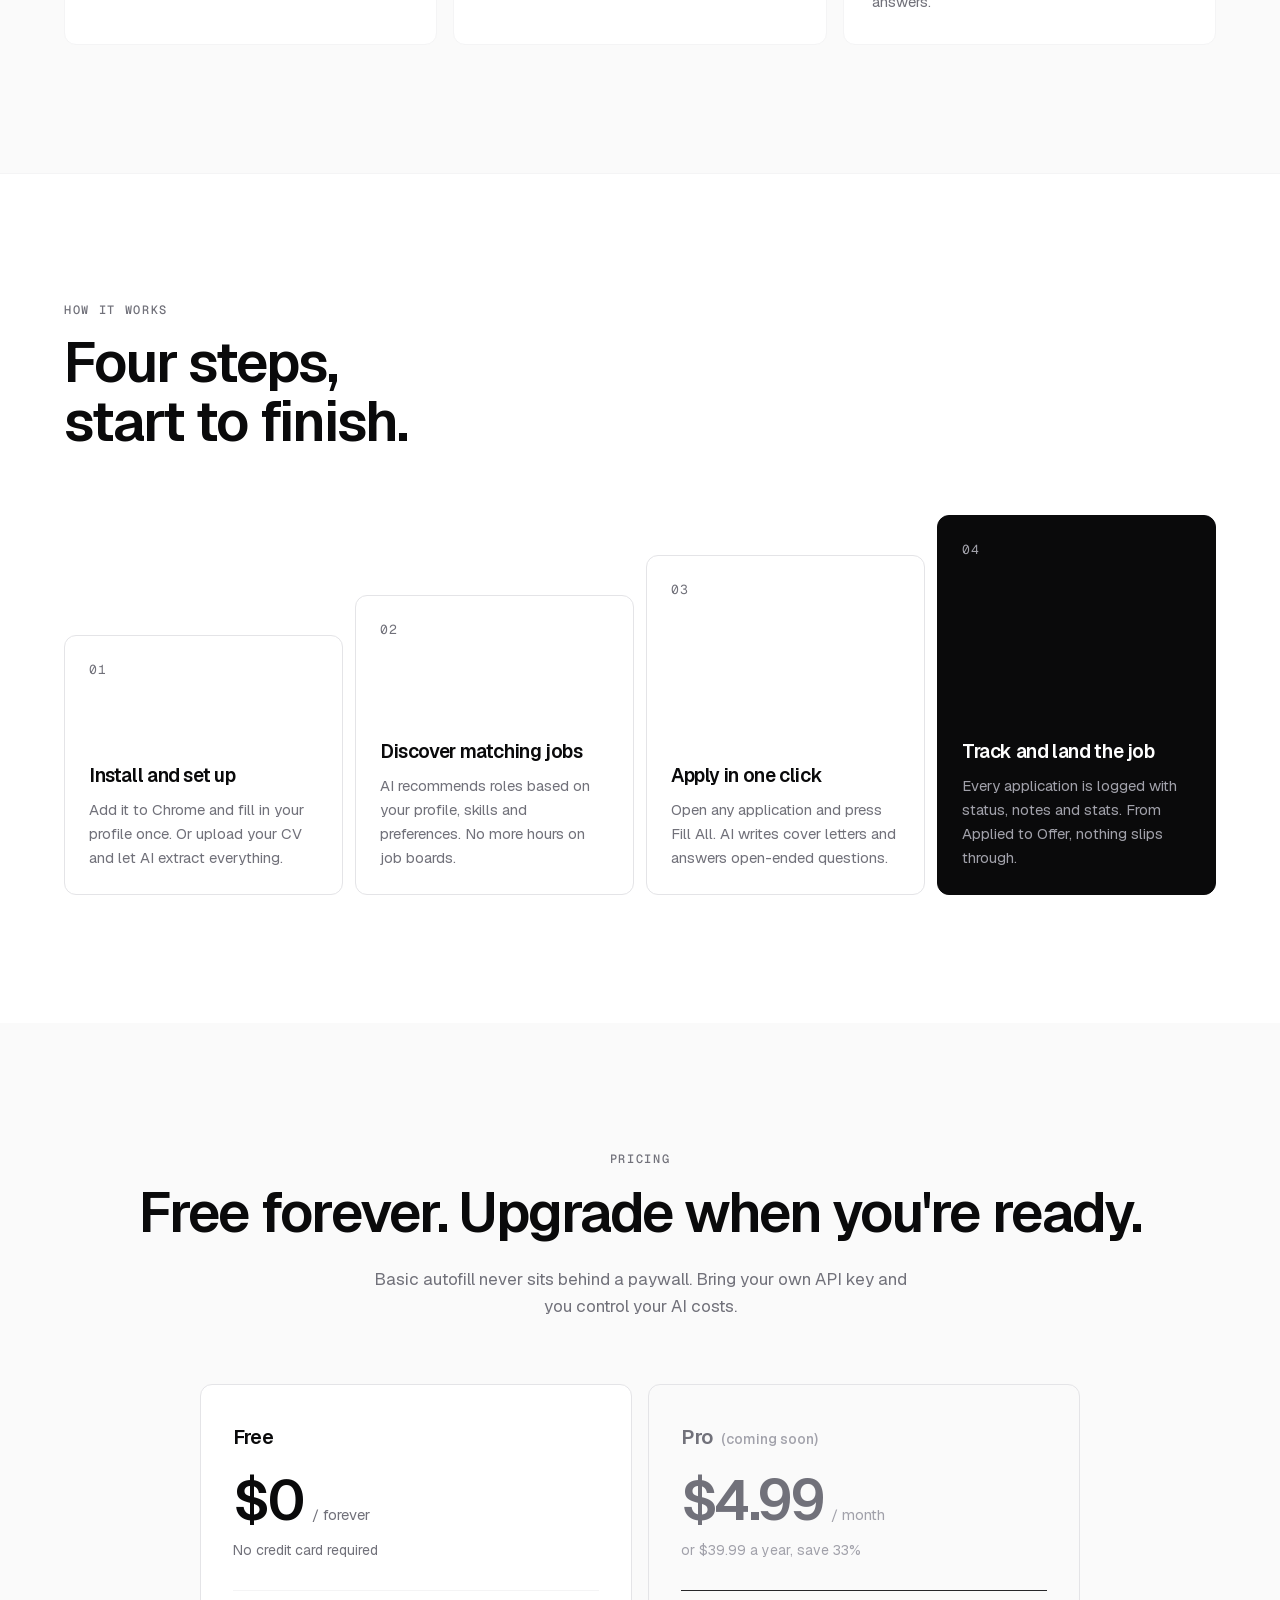
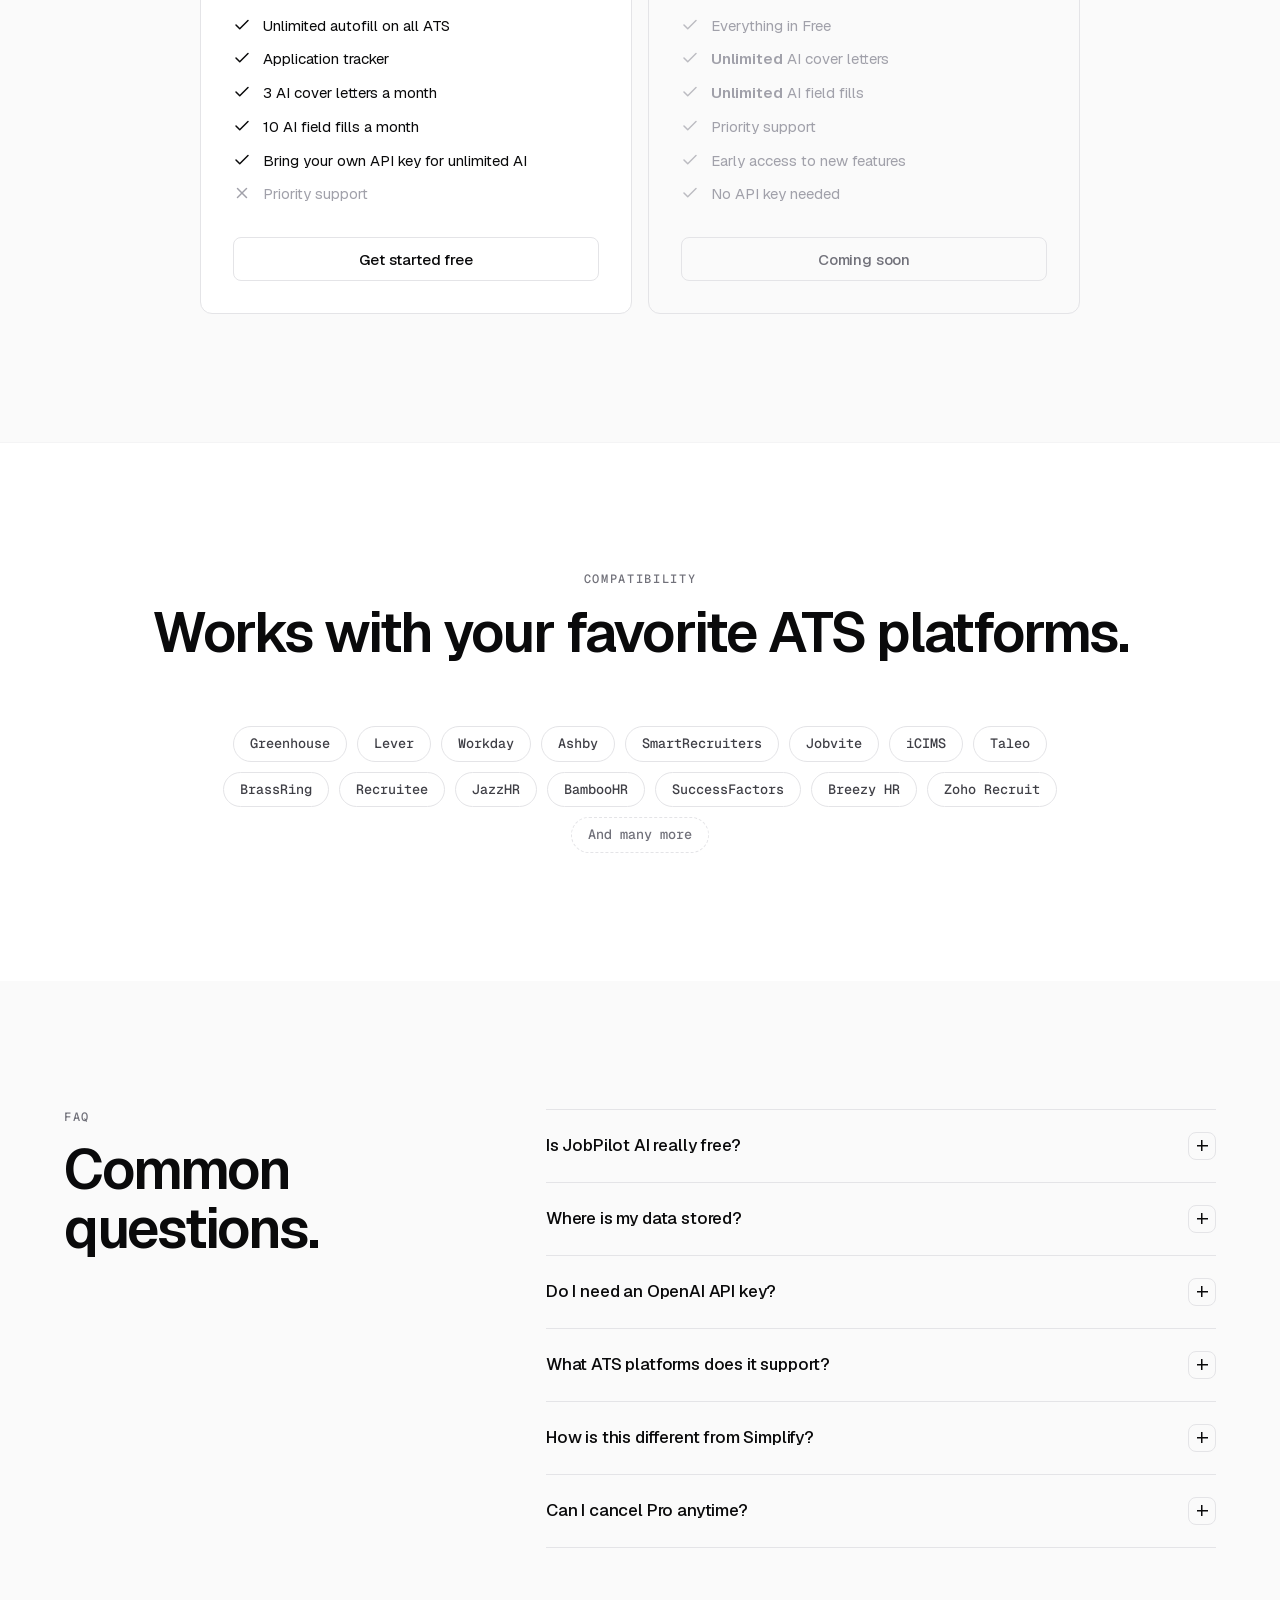
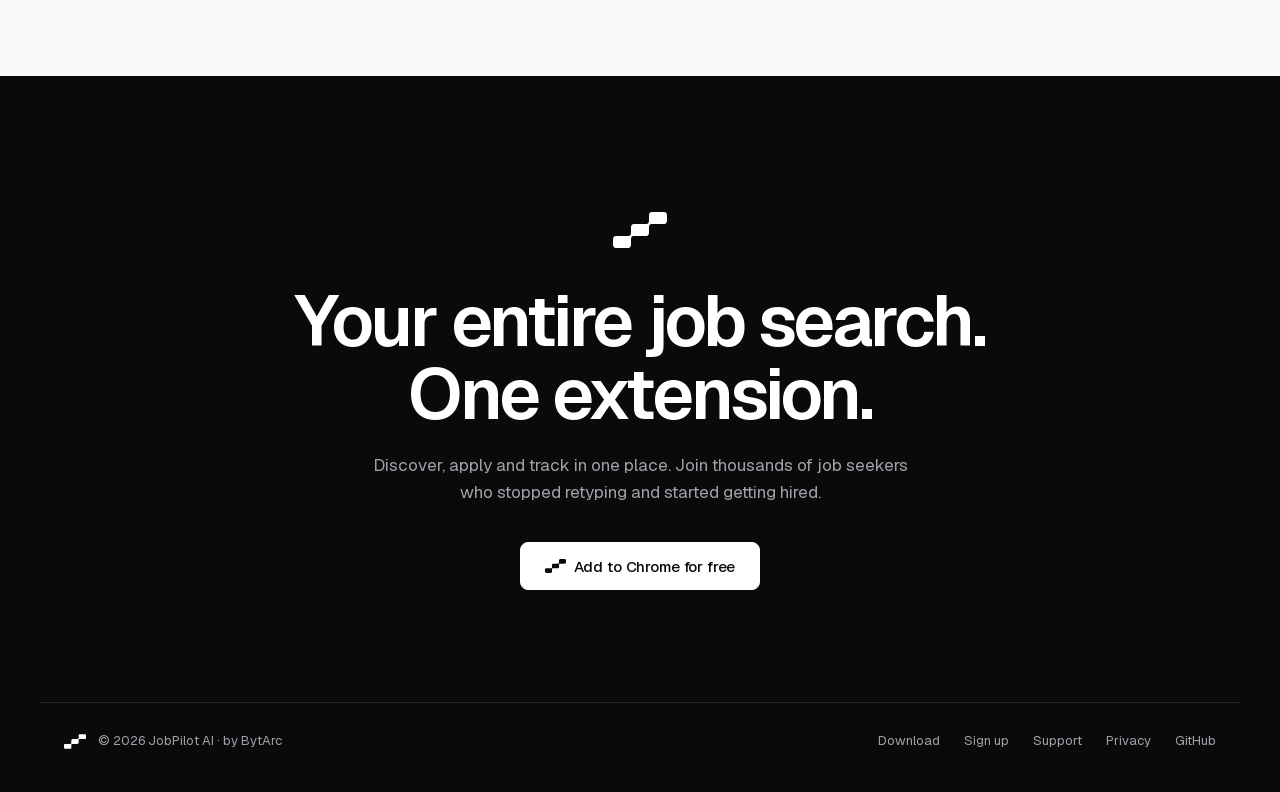
==== commit 76cb0c7e: "New logo everywhere, Download and Sign-up pages, bigger sitemap - Every icon (favicon, icon.png, app" ====
--- a/index.html
+++ b/index.html
@@ -9,18 +9,27 @@
       content="The complete AI job search extension. Find matching jobs, autofill every application, write cover letters and track it all, across 50+ ATS platforms. Free forever."
     />
     <link rel="canonical" href="https://jobpilot.pt" />
+    <meta property="og:type" content="website" />
+    <meta property="og:site_name" content="JobPilot AI" />
+    <meta property="og:title" content="JobPilot AI: Find jobs. Fill forms. Track everything." />
+    <meta property="og:description" content="The complete AI job search extension for Chrome. Find matching jobs, autofill every application, write cover letters and track it all. Free forever." />
+    <meta property="og:url" content="https://jobpilot.pt/" />
+    <meta property="og:image" content="https://jobpilot.pt/brand/icon-512.png?v=3" />
+    <meta name="twitter:card" content="summary" />
     <meta name="theme-color" content="#0A0A0B" />
-    <link rel="icon" href="brand/favicon.ico" sizes="any" />
-    <link rel="icon" href="brand/favicon.svg" type="image/svg+xml" />
-    <link rel="apple-touch-icon" href="brand/apple-touch-icon.png" />
-    <link rel="manifest" href="site.webmanifest" />
+    <link rel="icon" href="/favicon.ico?v=3" sizes="any" />
+    <link rel="icon" href="/brand/favicon.svg?v=3" type="image/svg+xml" />
+    <link rel="icon" href="/brand/favicon-96.png?v=3" type="image/png" sizes="96x96" />
+    <link rel="icon" href="/brand/favicon-48.png?v=3" type="image/png" sizes="48x48" />
+    <link rel="apple-touch-icon" href="/brand/apple-touch-icon.png?v=3" />
+    <link rel="manifest" href="/site.webmanifest?v=3" />
     <link rel="preload" href="fonts/Geist-Variable-latin.woff2" as="font" type="font/woff2" crossorigin />
     <link rel="preconnect" href="https://fonts.googleapis.com" />
     <link rel="preconnect" href="https://fonts.gstatic.com" crossorigin />
     <link rel="stylesheet" href="https://fonts.googleapis.com/css2?family=Geist+Mono:wght@400;500&display=swap" />
     <link rel="stylesheet" href="site.css?v=2" />
       <meta name="author" content="BytArc" />
-    <script type="application/ld+json" id="bytarc-ld">{"@context": "https://schema.org", "@graph": [{"@type": "Organization", "@id": "https://bytarc.com/#org", "name": "BytArc", "url": "https://bytarc.com/", "logo": "https://bytarc.com/assets/icon-512.png"}, {"@type": "WebSite", "@id": "https://jobpilot.pt/#website", "name": "JobPilot AI", "url": "https://jobpilot.pt/", "publisher": {"@id": "https://bytarc.com/#org"}}, {"@type": "SoftwareApplication", "@id": "https://jobpilot.pt/#app", "name": "JobPilot AI", "url": "https://jobpilot.pt/", "description": "The complete AI job search extension. Find matching jobs, autofill every application, write cover letters and track it all, across 50+ ATS platforms. Free forever.", "applicationCategory": "BusinessApplication", "operatingSystem": "Chrome", "installUrl": "https://chrome.google.com/webstore/detail/kbmpbhhhdojgjnpfpnoehafmllfejgll", "offers": {"@type": "Offer", "price": "0", "priceCurrency": "EUR"}, "creator": {"@id": "https://bytarc.com/#org"}, "publisher": {"@id": "https://bytarc.com/#org"}}]}</script>
+    <script type="application/ld+json" id="bytarc-ld">{"@context": "https://schema.org", "@graph": [{"@type": "Organization", "@id": "https://bytarc.com/#org", "name": "BytArc", "url": "https://bytarc.com/", "logo": "https://bytarc.com/assets/icon-512.png"}, {"@type": "WebSite", "@id": "https://jobpilot.pt/#website", "name": "JobPilot AI", "url": "https://jobpilot.pt/", "publisher": {"@id": "https://bytarc.com/#org"}, "alternateName": "JobPilot"}, {"@type": "SoftwareApplication", "@id": "https://jobpilot.pt/#app", "name": "JobPilot AI", "url": "https://jobpilot.pt/", "description": "The complete AI job search extension. Find matching jobs, autofill every application, write cover letters and track it all, across 50+ ATS platforms. Free forever.", "applicationCategory": "BusinessApplication", "operatingSystem": "Chrome", "installUrl": "https://chrome.google.com/webstore/detail/kbmpbhhhdojgjnpfpnoehafmllfejgll", "offers": {"@type": "Offer", "price": "0", "priceCurrency": "EUR"}, "creator": {"@id": "https://bytarc.com/#org"}, "publisher": {"@id": "https://bytarc.com/#org"}, "image": "https://jobpilot.pt/brand/icon-512.png", "downloadUrl": "https://jobpilot.pt/download.html"}]}</script>
 </head>
   <body class="landing">
     <canvas class="bg-canvas" id="heroWave" aria-hidden="true"></canvas>
@@ -67,9 +76,7 @@
                 href="https://chrome.google.com/webstore/detail/kbmpbhhhdojgjnpfpnoehafmllfejgll"
                 class="btn btn-light"
               >
-                <svg viewBox="0 0 24 24" fill="currentColor" aria-hidden="true">
-                  <path d="M13 2L4 14h7l-2 8 9-12h-7l2-8z" />
-                </svg>
+                <svg viewBox="0 0 225 150" fill="currentColor" aria-hidden="true" style="width:21px;height:14px"><path d="M37.5 100L75 100L75 130C75 137.001 75 140.501 73.638 143.175C72.439 145.527 70.527 147.439 68.175 148.638C65.501 150 62.001 150 55 150L20 150C12.999 150 9.499 150 6.825 148.638C4.473 147.439 2.561 145.527 1.362 143.175C0 140.501 0 137.001 0 130L0 120C0 112.999 0 109.499 1.362 106.825C2.561 104.473 4.473 102.561 6.825 101.362C9.499 100 12.999 100 20 100Z"/><path d="M112.5 50L150 50L150 80C150 87.001 150 90.501 148.638 93.175C147.439 95.527 145.527 97.439 143.175 98.638C140.501 100 137.001 100 130 100L75 100L75 70C75 62.999 75 59.499 76.362 56.825C77.561 54.473 79.473 52.561 81.825 51.362C84.499 50 87.999 50 95 50Z"/><path d="M187.5 0L205 0C212.001 0 215.501 0 218.175 1.362C220.527 2.561 222.439 4.473 223.638 6.825C225 9.499 225 12.999 225 20L225 30C225 37.001 225 40.501 223.638 43.175C222.439 45.527 220.527 47.439 218.175 48.638C215.501 50 212.001 50 205 50L150 50L150 20C150 12.999 150 9.499 151.362 6.825C152.561 4.473 154.473 2.561 156.825 1.362C159.499 0 162.999 0 170 0Z"/><path d="M50 100C75 100 75 100 75 75L75 100Z"/><path d="M75 125C75 100 75 100 100 100L75 100Z"/><path d="M125 50C150 50 150 50 150 25L150 50Z"/><path d="M150 75C150 50 150 50 175 50L150 50Z"/></svg>
                 Add to Chrome for free
               </a>
               <a href="#how-it-works" class="btn btn-ghost-dark">See how it works</a>
@@ -469,9 +476,7 @@
             href="https://chrome.google.com/webstore/detail/kbmpbhhhdojgjnpfpnoehafmllfejgll"
             class="btn btn-light"
           >
-            <svg viewBox="0 0 24 24" fill="currentColor" aria-hidden="true">
-              <path d="M13 2L4 14h7l-2 8 9-12h-7l2-8z" />
-            </svg>
+            <svg viewBox="0 0 225 150" fill="currentColor" aria-hidden="true" style="width:21px;height:14px"><path d="M37.5 100L75 100L75 130C75 137.001 75 140.501 73.638 143.175C72.439 145.527 70.527 147.439 68.175 148.638C65.501 150 62.001 150 55 150L20 150C12.999 150 9.499 150 6.825 148.638C4.473 147.439 2.561 145.527 1.362 143.175C0 140.501 0 137.001 0 130L0 120C0 112.999 0 109.499 1.362 106.825C2.561 104.473 4.473 102.561 6.825 101.362C9.499 100 12.999 100 20 100Z"/><path d="M112.5 50L150 50L150 80C150 87.001 150 90.501 148.638 93.175C147.439 95.527 145.527 97.439 143.175 98.638C140.501 100 137.001 100 130 100L75 100L75 70C75 62.999 75 59.499 76.362 56.825C77.561 54.473 79.473 52.561 81.825 51.362C84.499 50 87.999 50 95 50Z"/><path d="M187.5 0L205 0C212.001 0 215.501 0 218.175 1.362C220.527 2.561 222.439 4.473 223.638 6.825C225 9.499 225 12.999 225 20L225 30C225 37.001 225 40.501 223.638 43.175C222.439 45.527 220.527 47.439 218.175 48.638C215.501 50 212.001 50 205 50L150 50L150 20C150 12.999 150 9.499 151.362 6.825C152.561 4.473 154.473 2.561 156.825 1.362C159.499 0 162.999 0 170 0Z"/><path d="M50 100C75 100 75 100 75 75L75 100Z"/><path d="M75 125C75 100 75 100 100 100L75 100Z"/><path d="M125 50C150 50 150 50 150 25L150 50Z"/><path d="M150 75C150 50 150 50 175 50L150 50Z"/></svg>
             Add to Chrome for free
           </a>
         </div>
@@ -483,8 +488,10 @@
             <span>&copy; 2026 JobPilot AI &middot; <a href="https://bytarc.com/" target="_blank" rel="noopener" title="BytArc, an AI studio in Lisbon">by BytArc</a></span>
           </p>
           <nav class="foot-links" aria-label="Footer">
+            <a href="download.html">Download</a>
+            <a href="signup.html">Sign up</a>
+            <a href="support.html">Support</a>
             <a href="privacy.html">Privacy</a>
-            <a href="support.html">Support</a>
             <a href="https://github.com/tomasbb0/job-autofill-extension" target="_blank" rel="noopener">GitHub</a>
           </nav>
         </div>
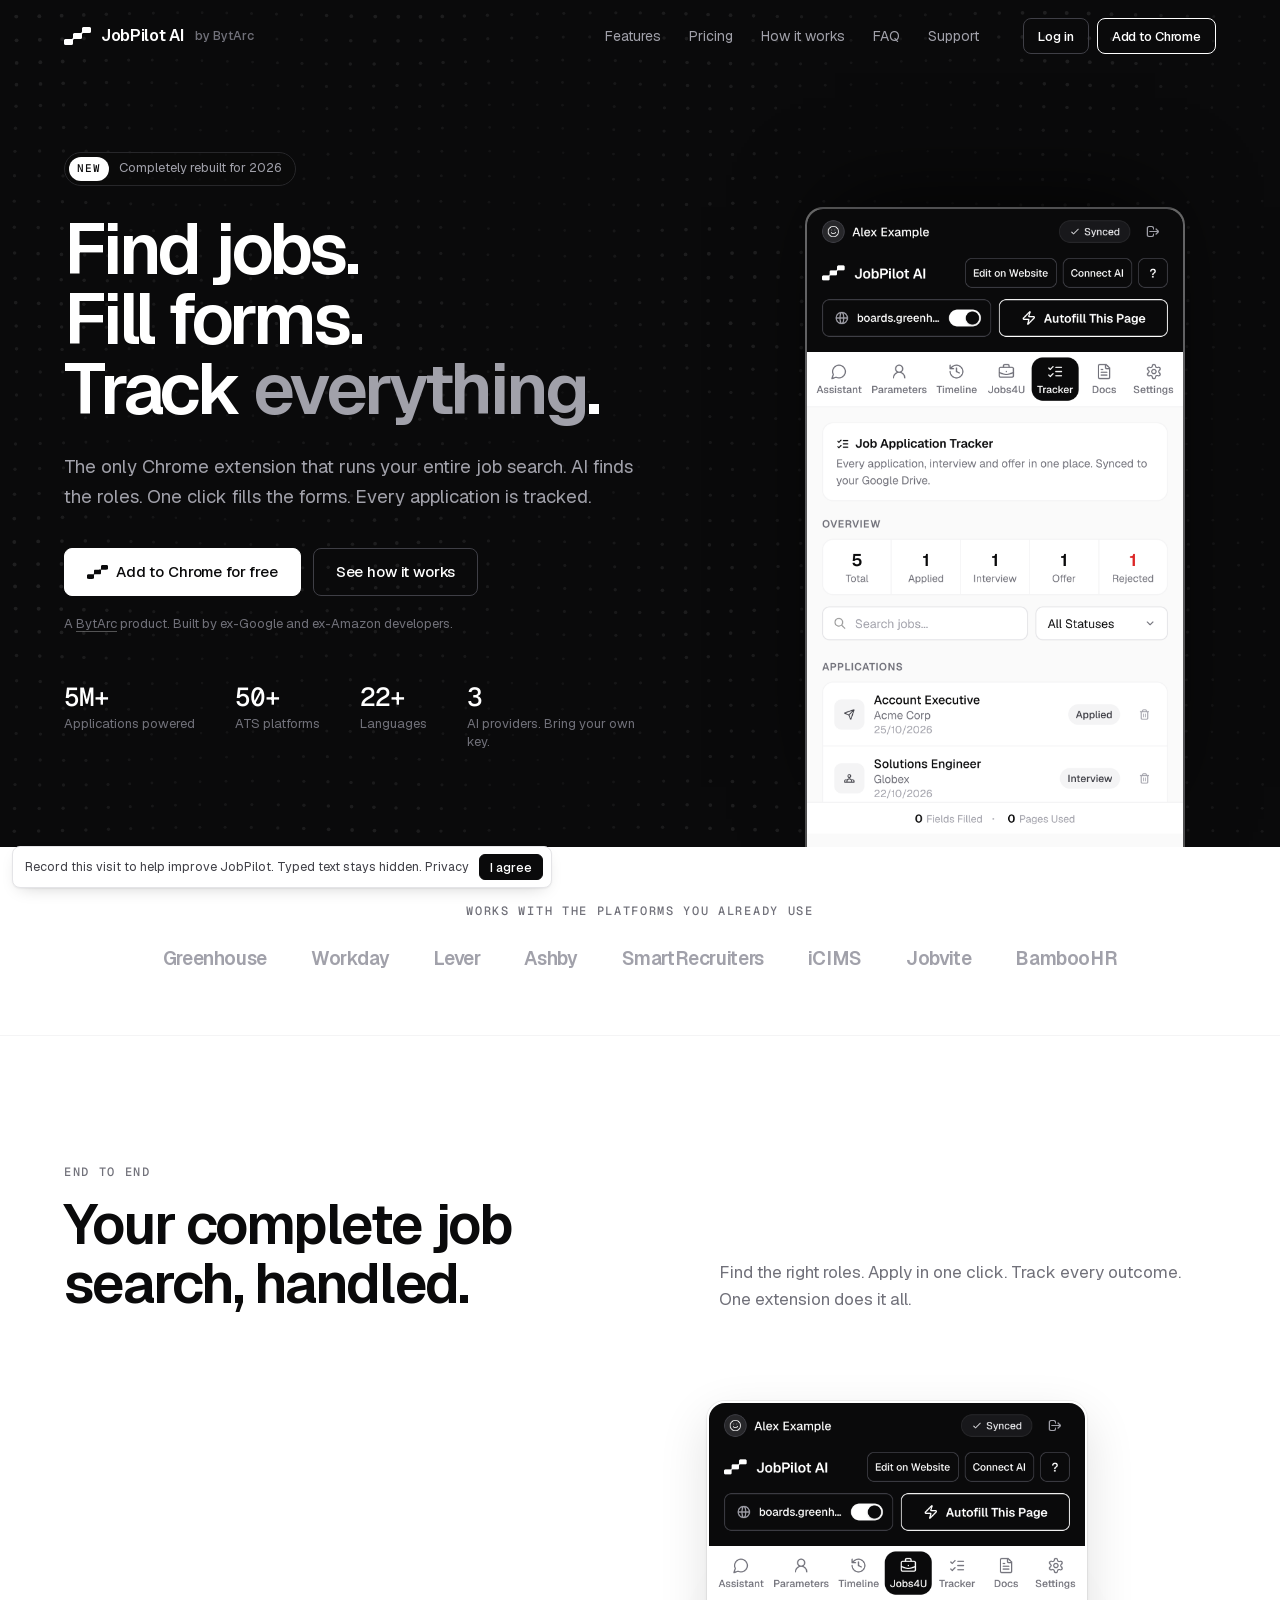
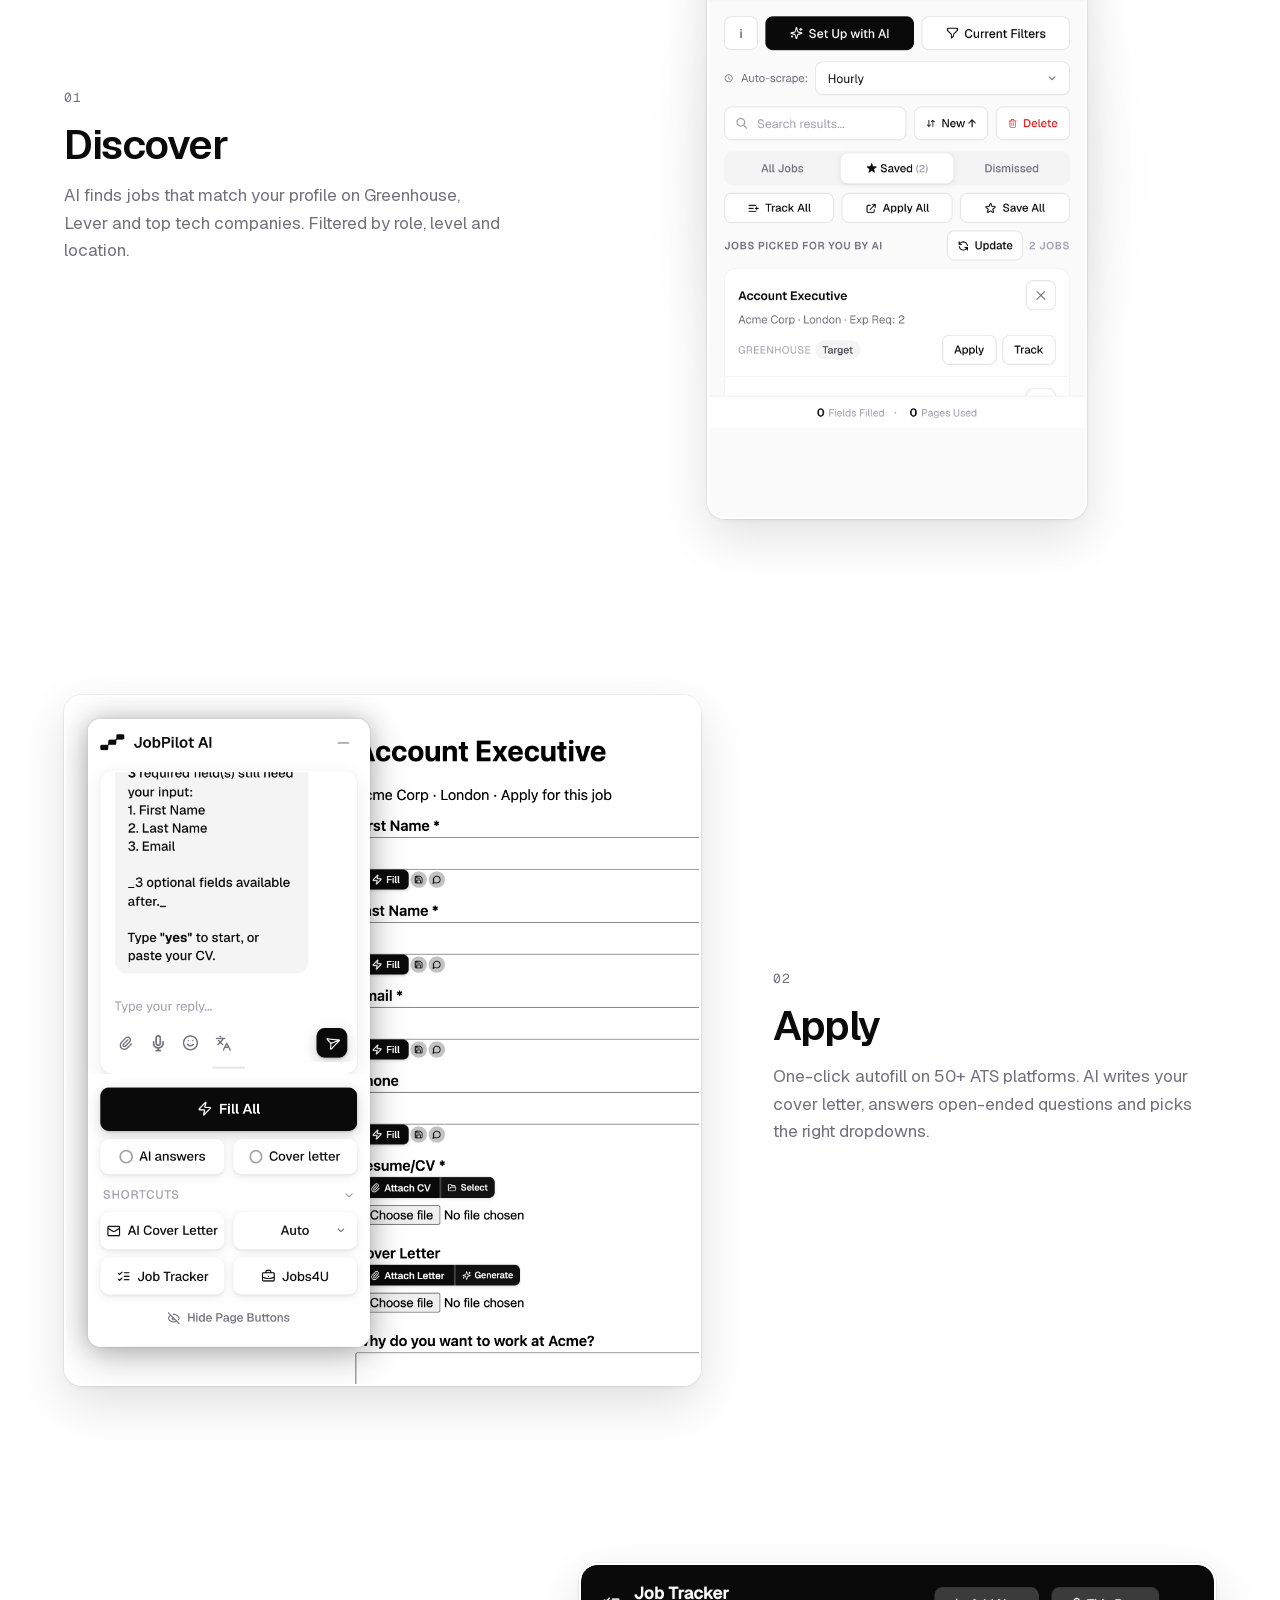
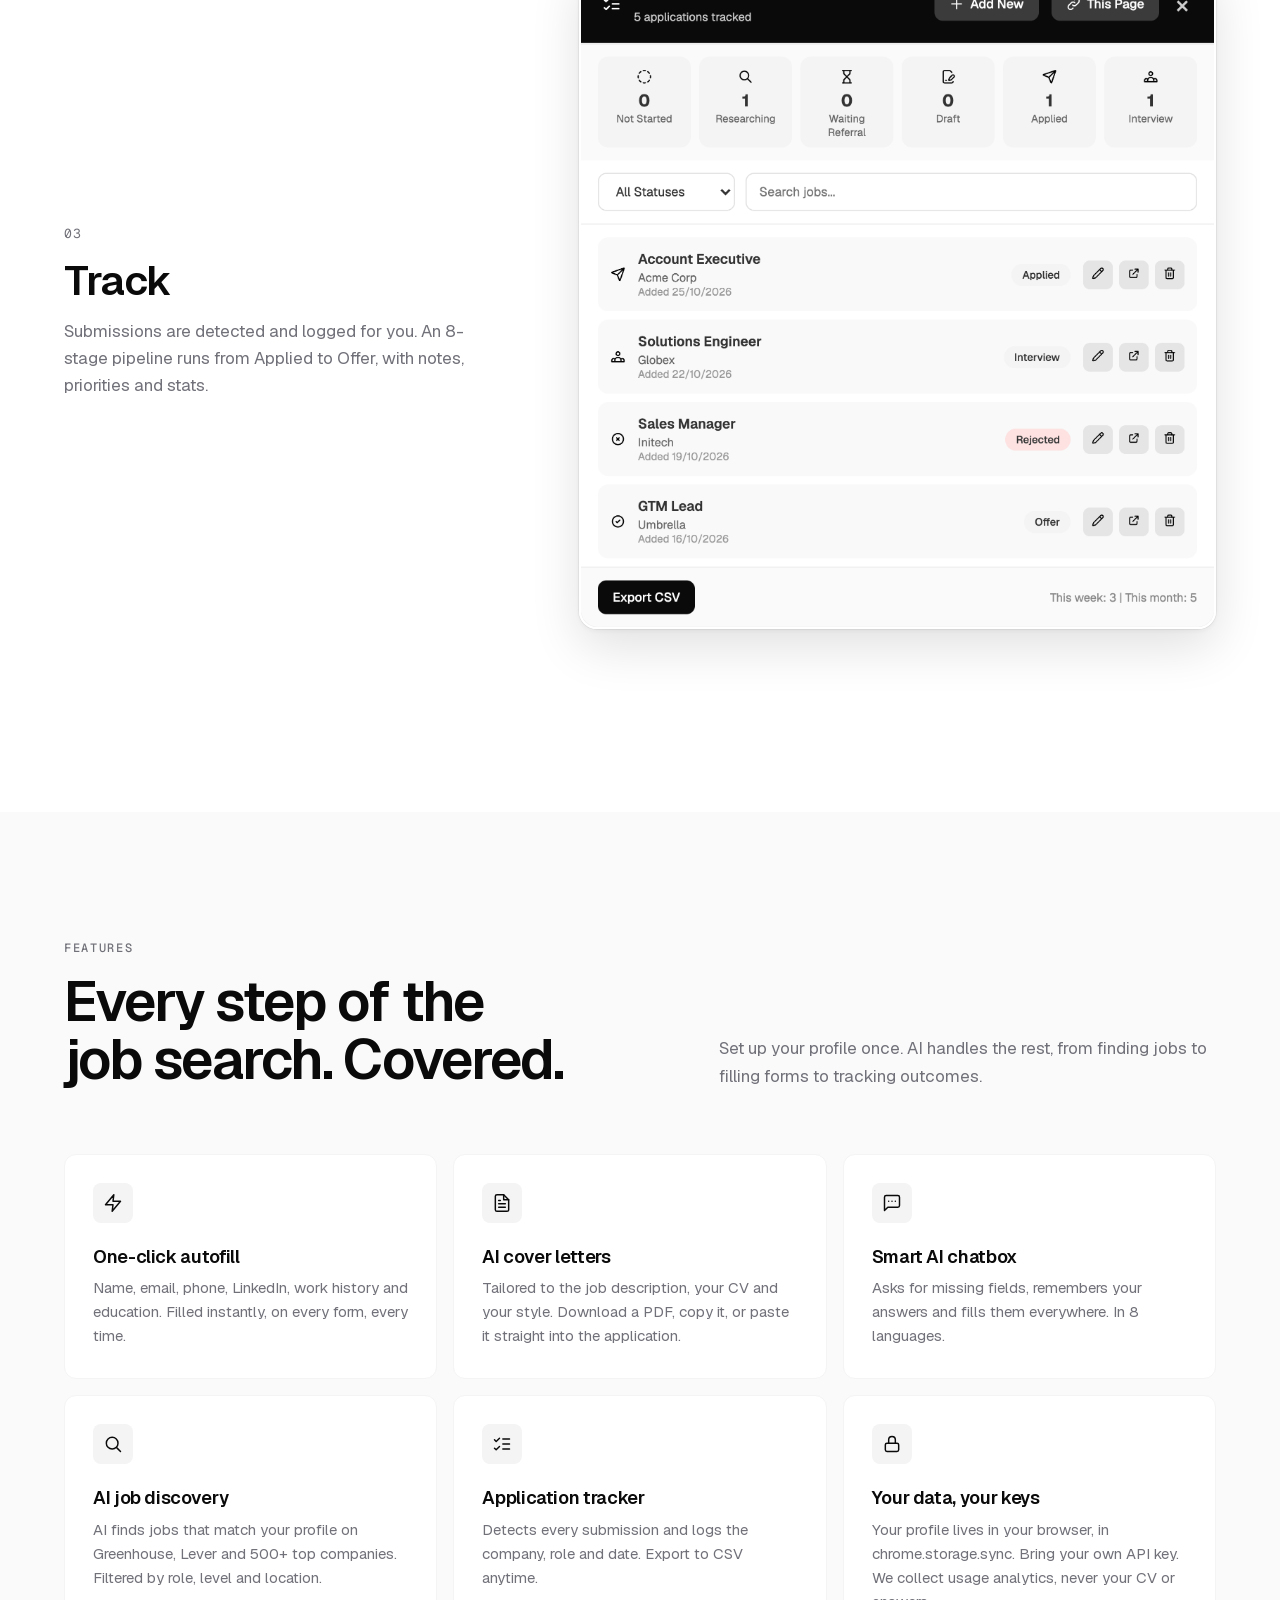
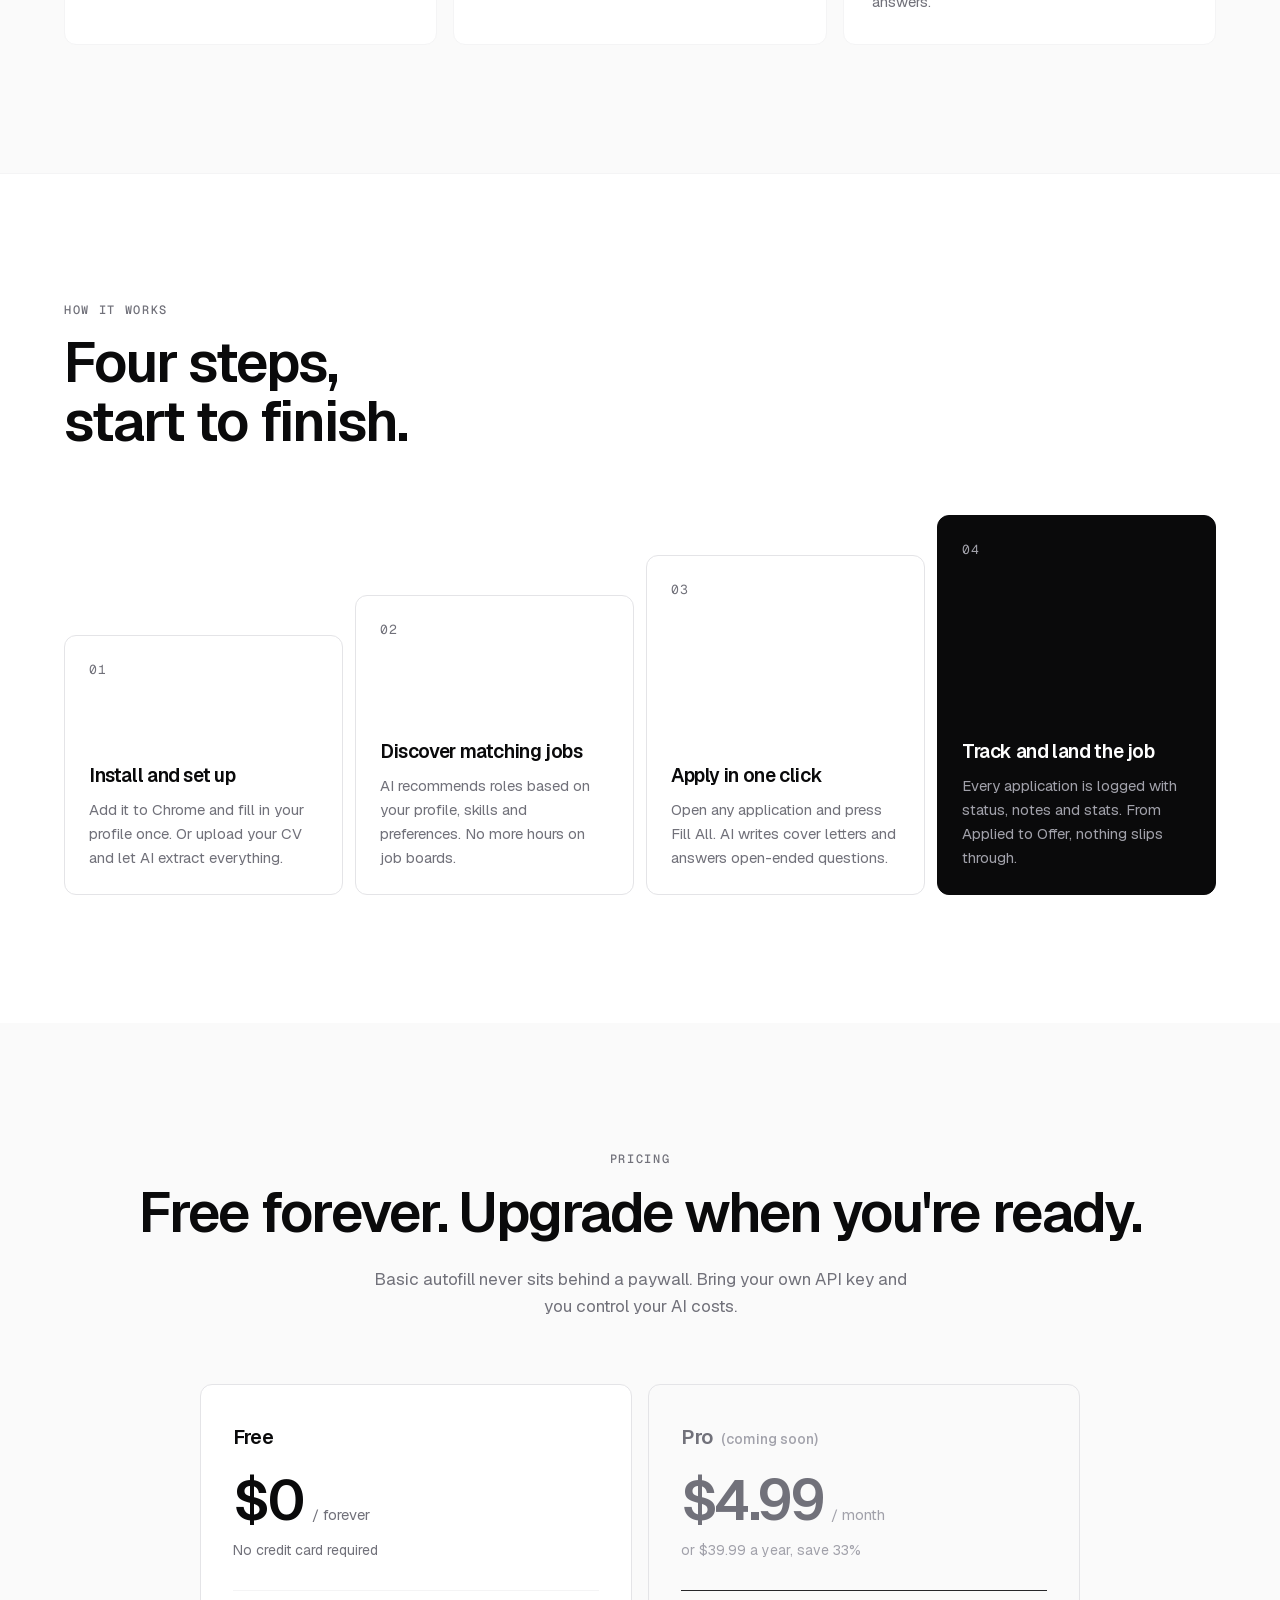
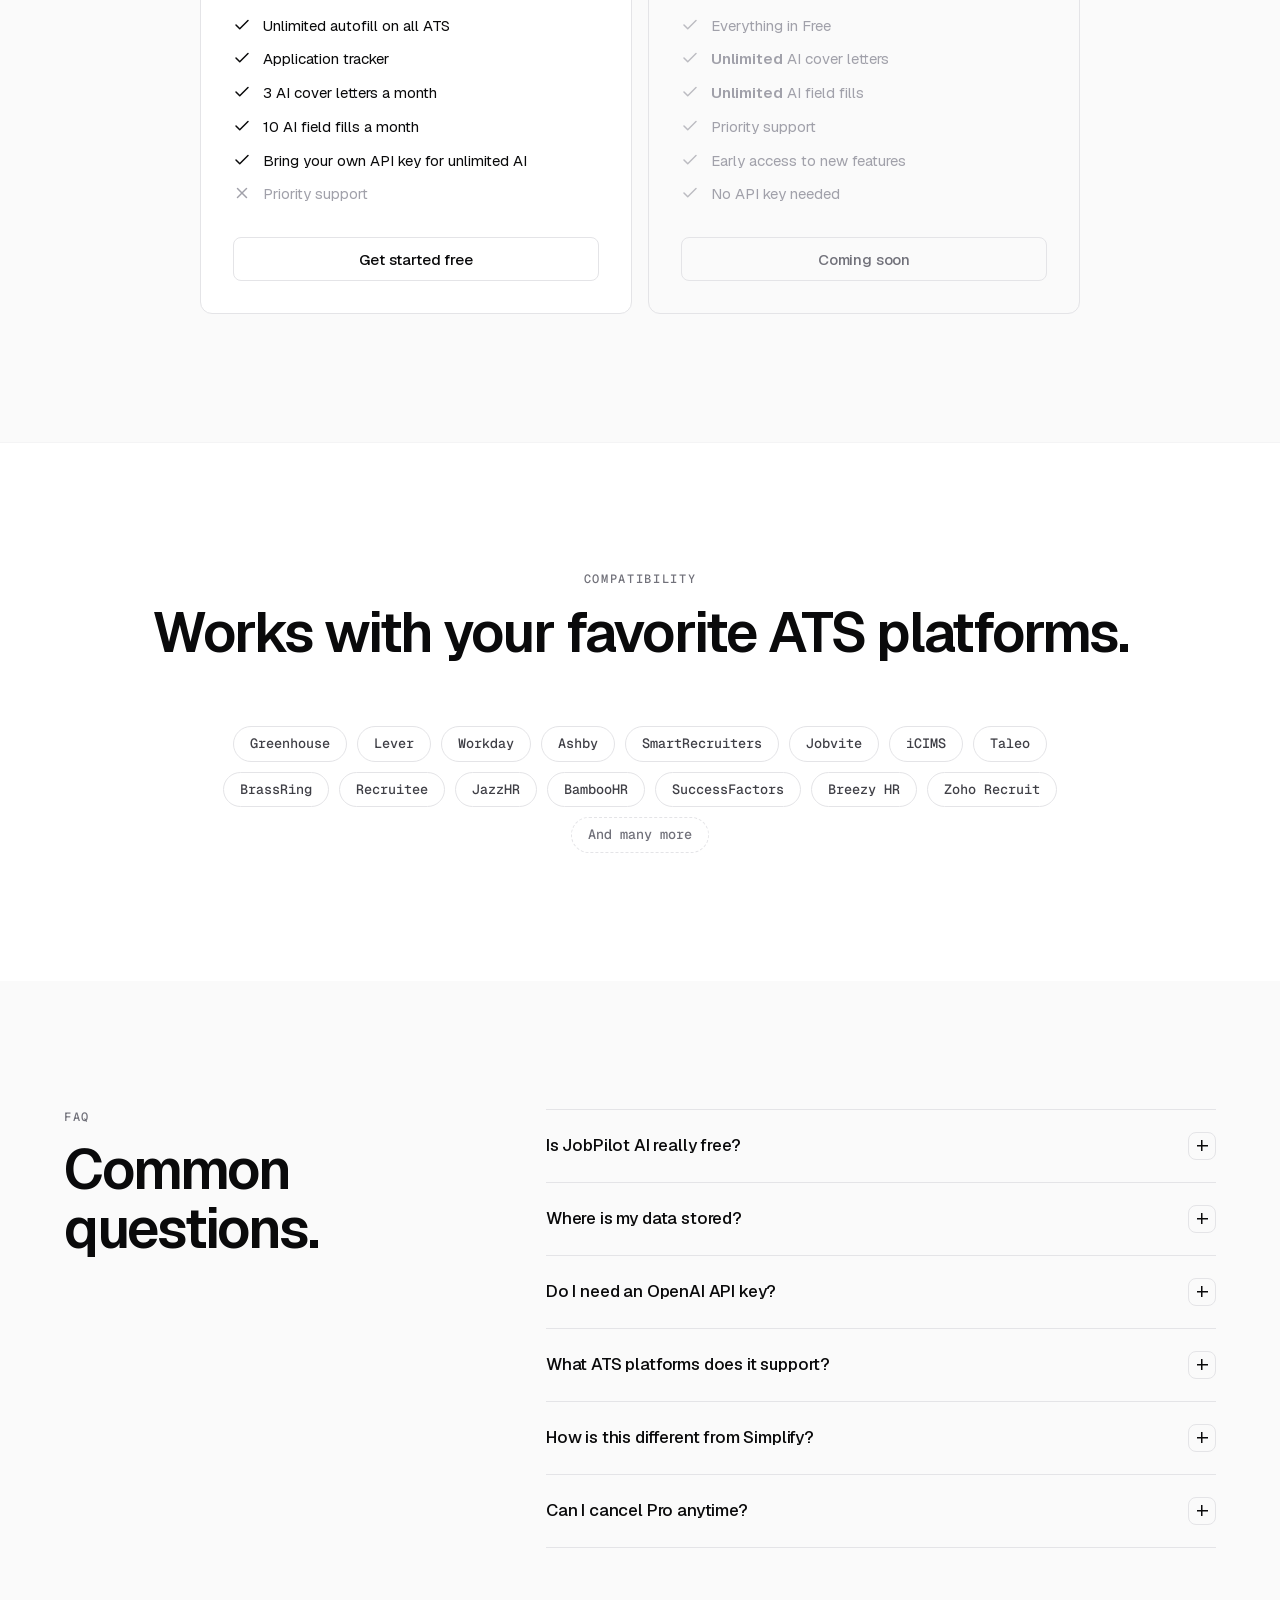
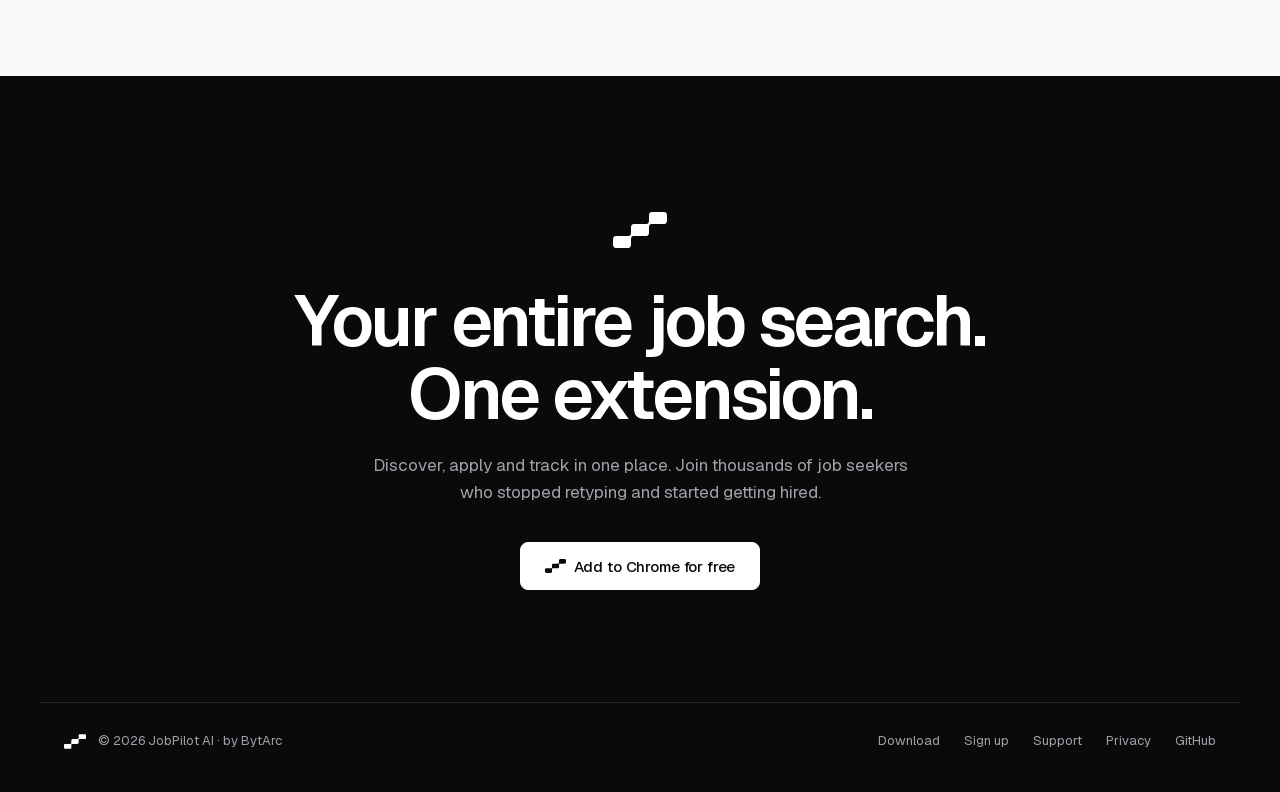
==== commit ec55b443: "Public pages: anonymous page views and clicks, opt-in session recording Adds analytics.js to the six" ====
--- a/index.html
+++ b/index.html
@@ -677,5 +677,6 @@
       })();
     </script>
       <script src="tilt.js" defer></script>
+    <script src="analytics.js" defer></script>
   </body>
 </html>
--- a/site.css
+++ b/site.css
@@ -162,6 +162,7 @@
 /* ---------- long-form text (privacy) ---------- */
 .prose { padding: 72px 0 112px; }
 .prose h2 { margin: 48px 0 12px; font-size: 22px; line-height: 1.3; letter-spacing: -.02em; }
+.prose h3 { margin: 28px 0 8px; font-size: 17px; line-height: 1.35; letter-spacing: -.01em; }
 .prose h2:first-child { margin-top: 0; }
 .prose p, .prose li { color: var(--ink-4); font-size: 16px; line-height: 1.75; }
 .prose p + p, .prose p + ul, .prose ul + p { margin-top: 14px; }
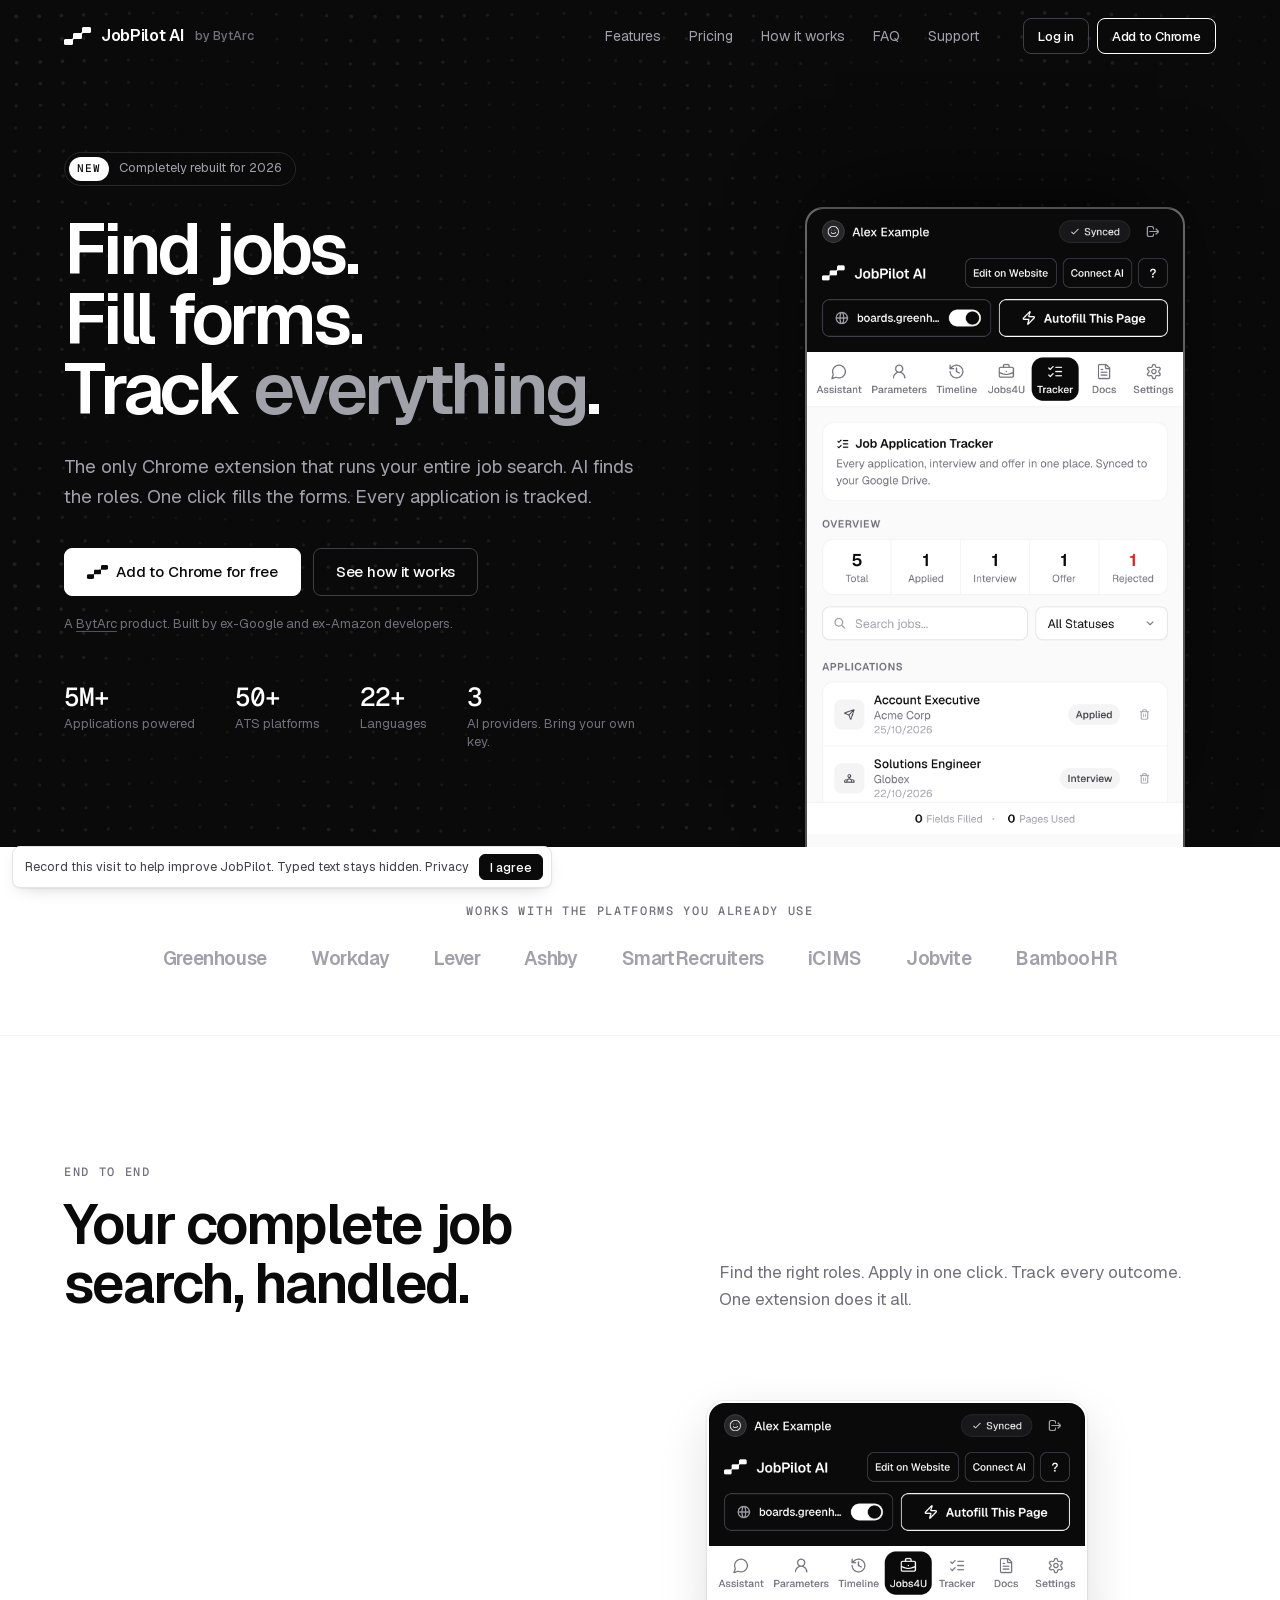
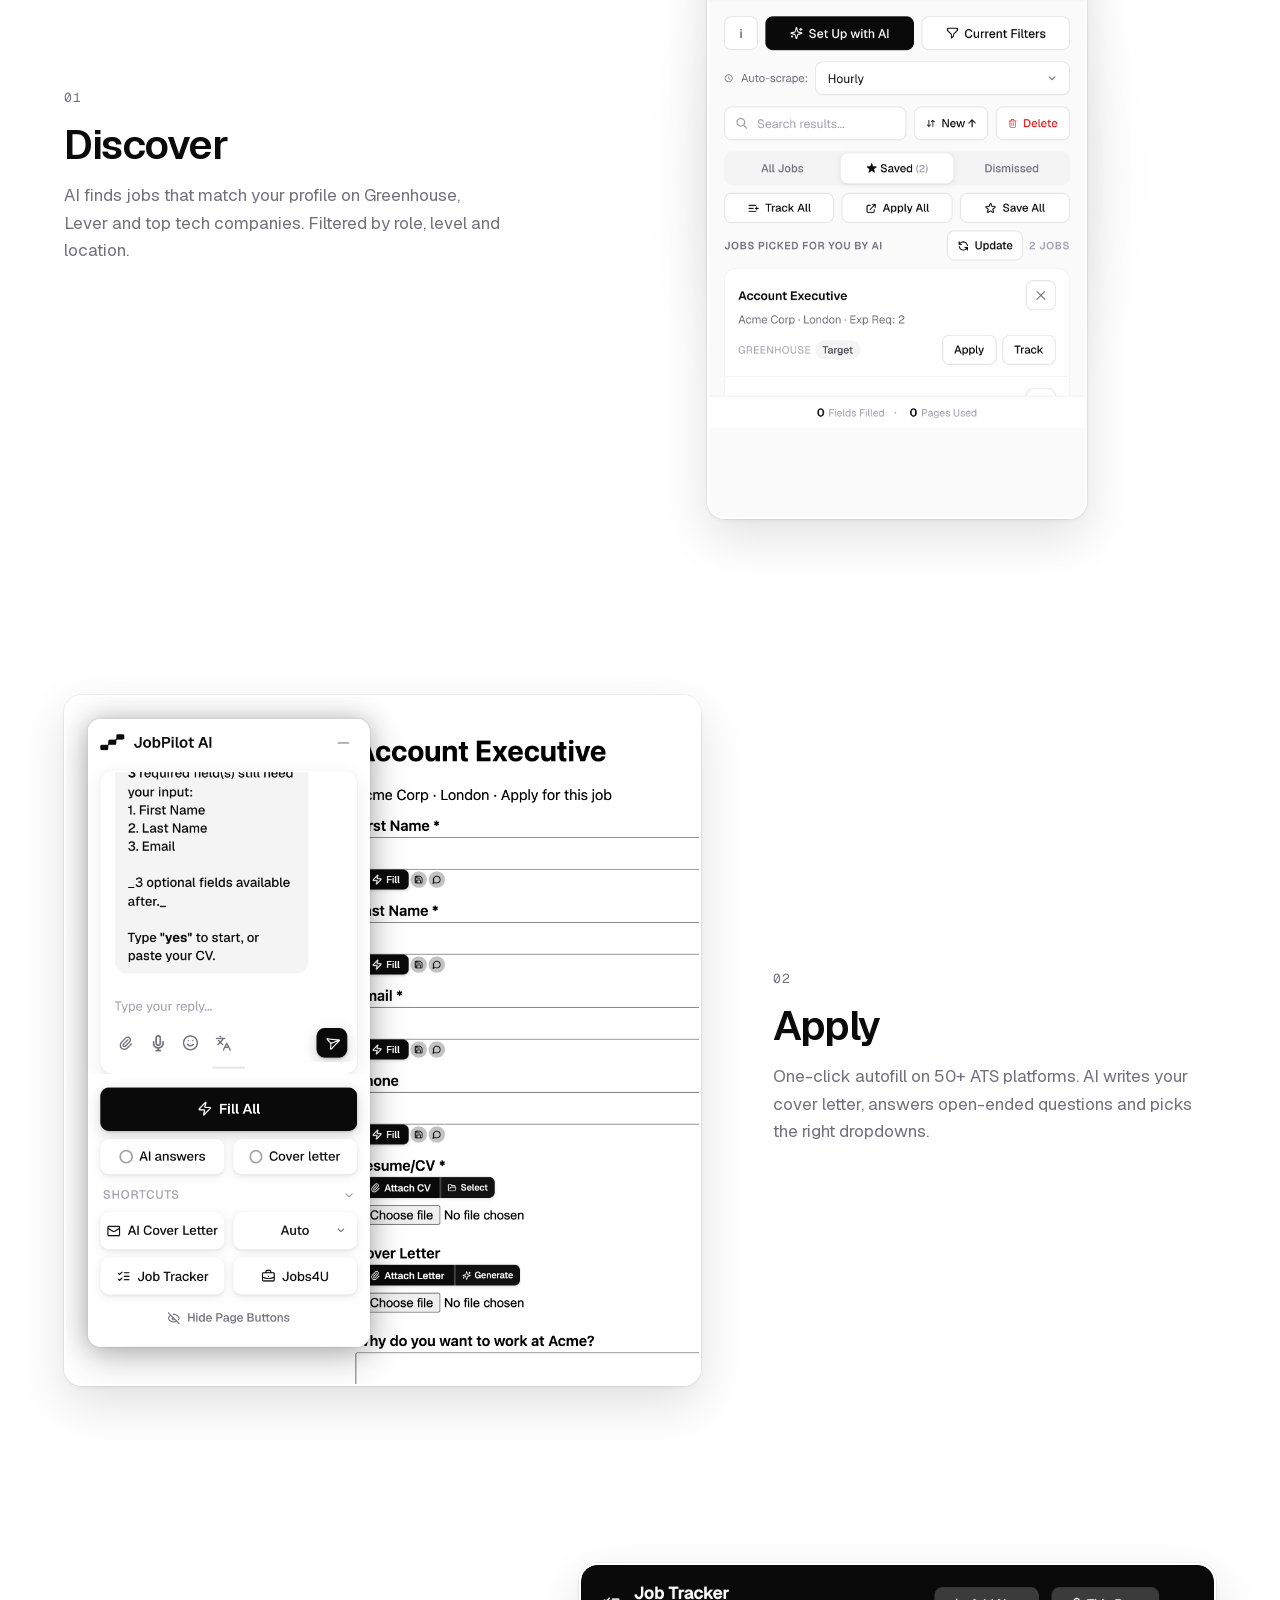
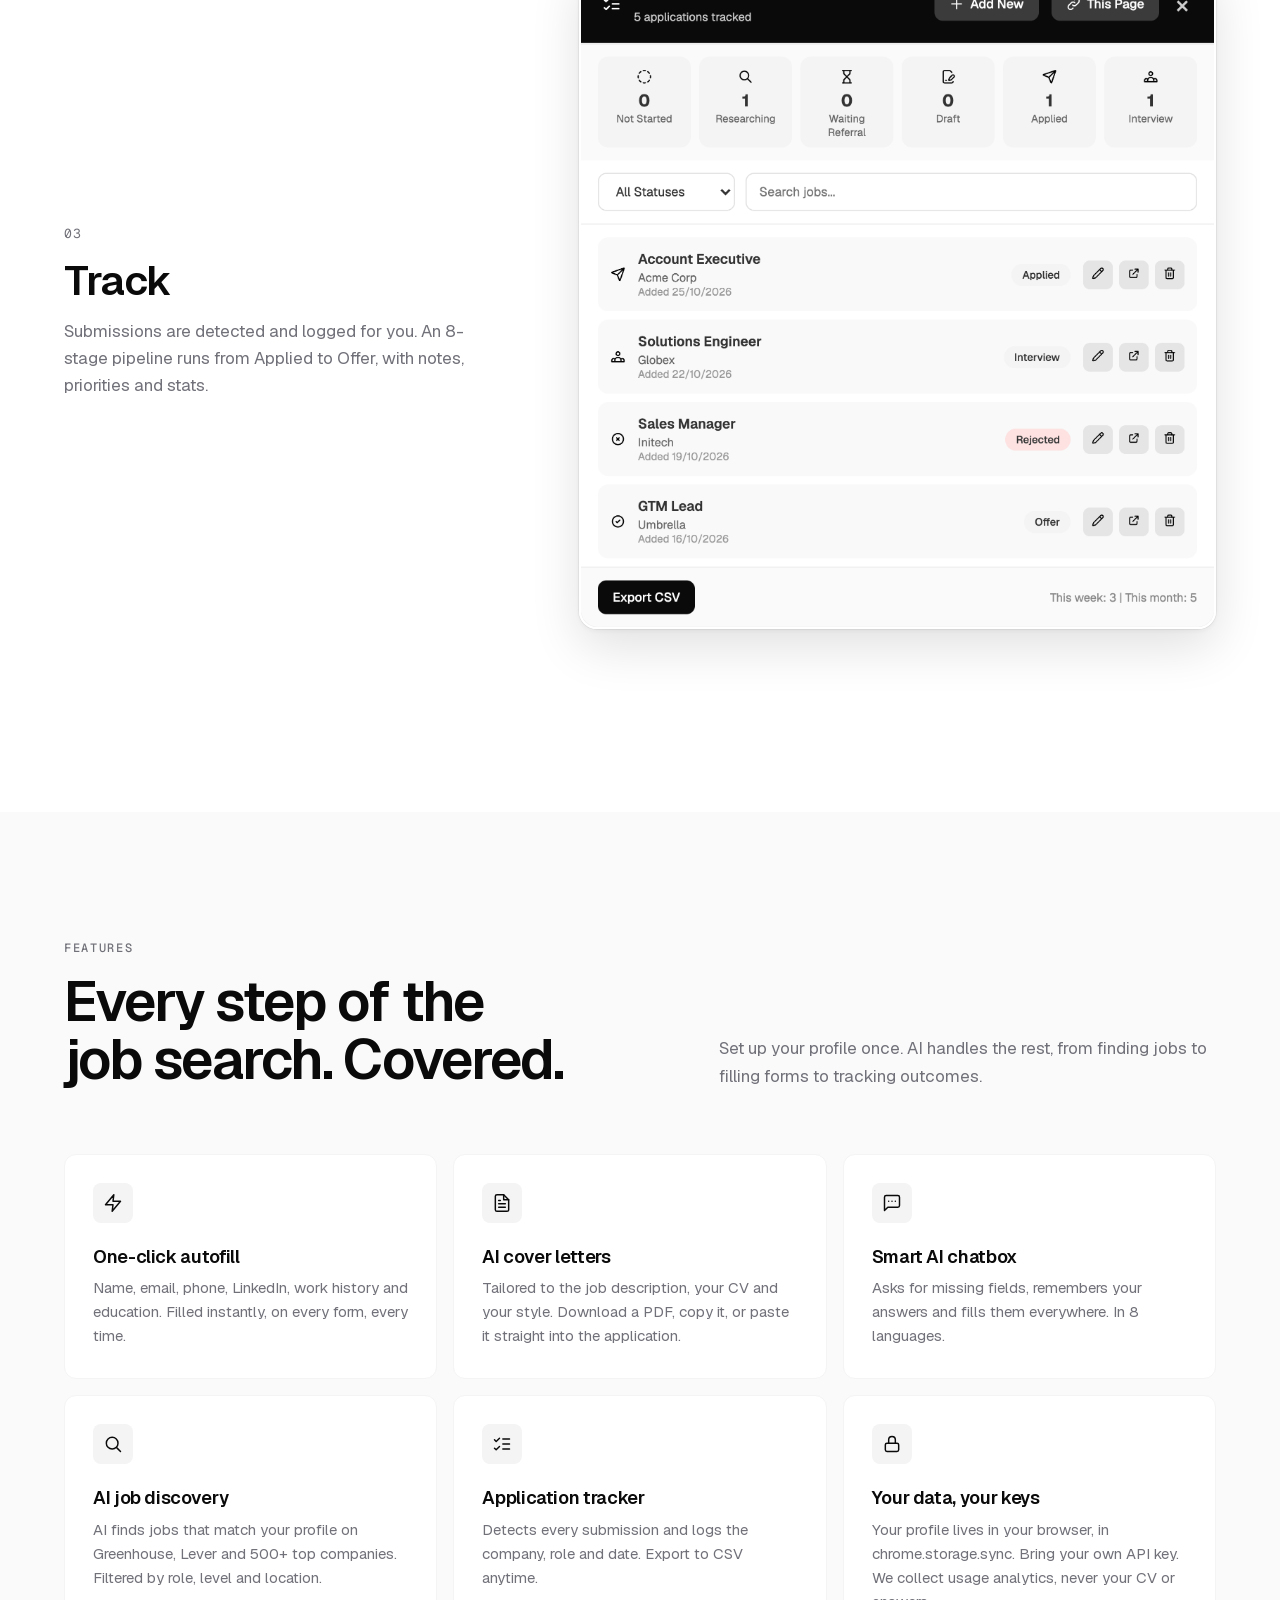
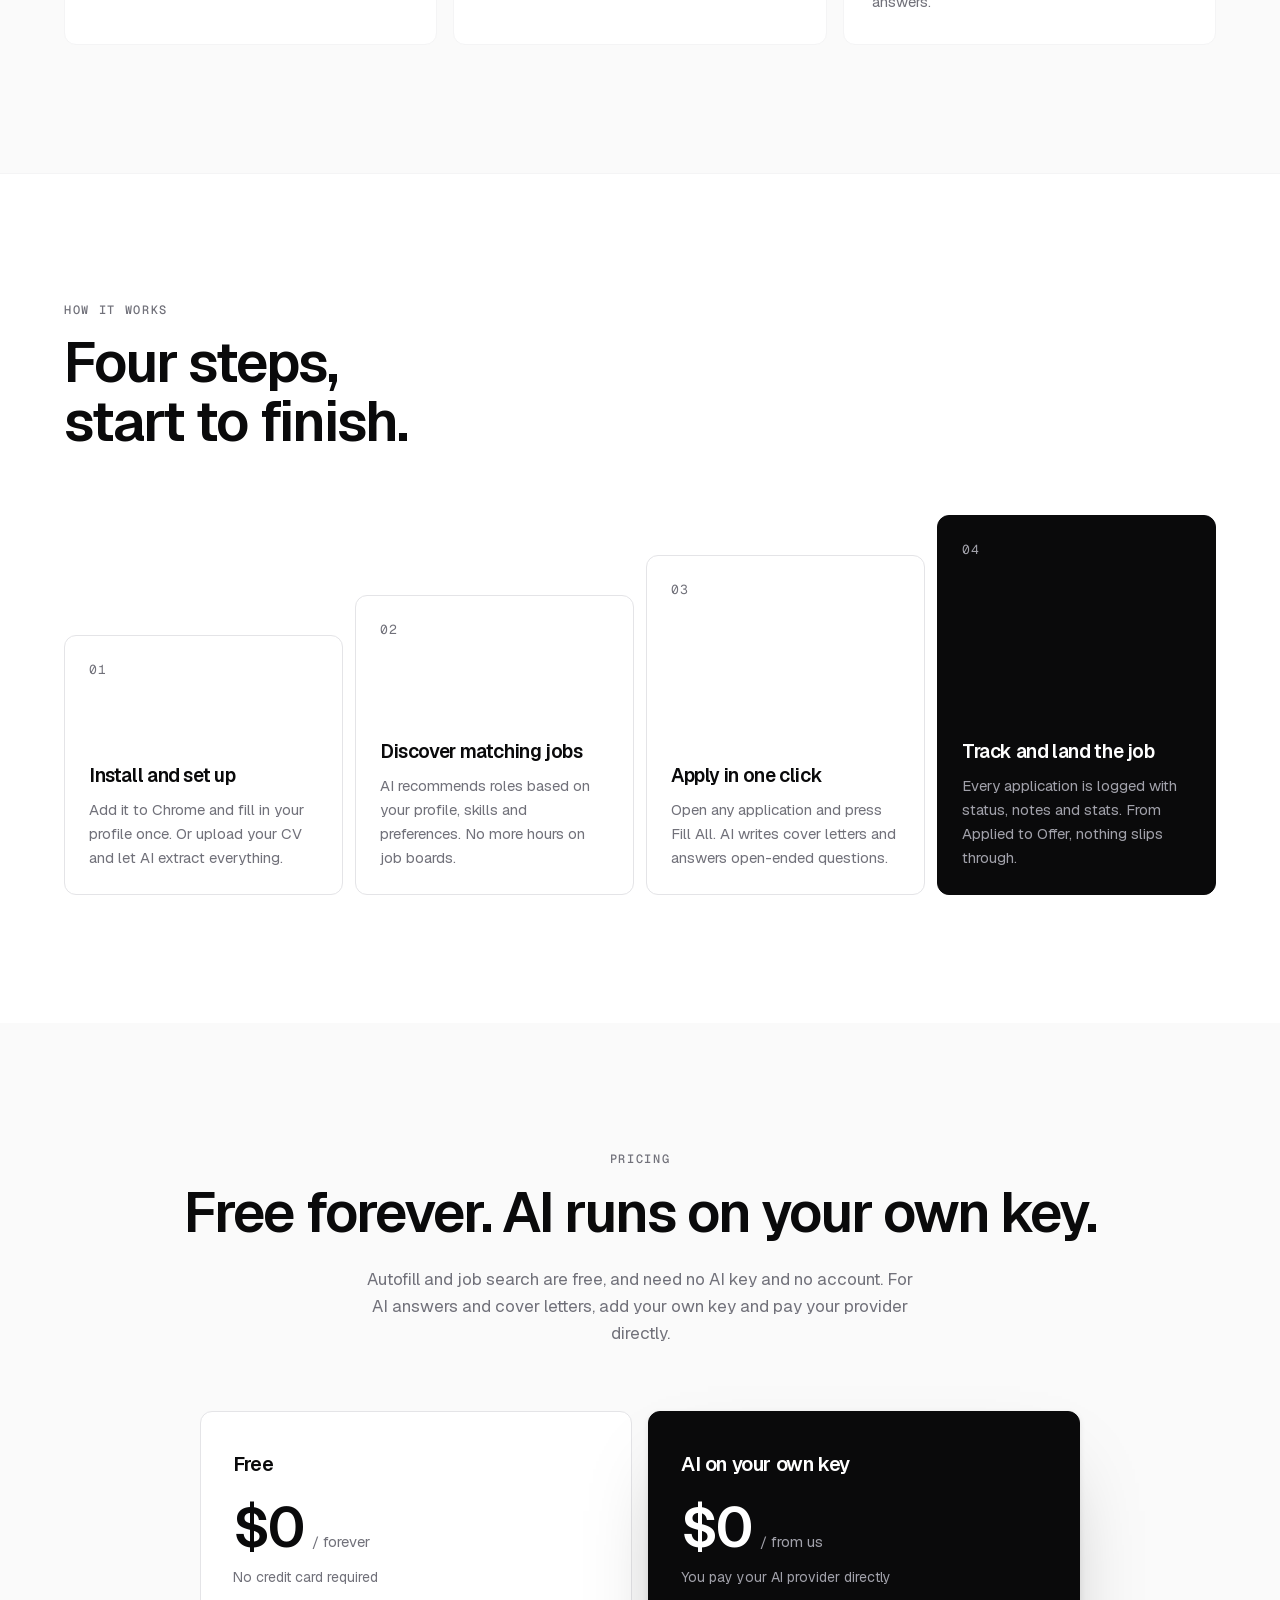
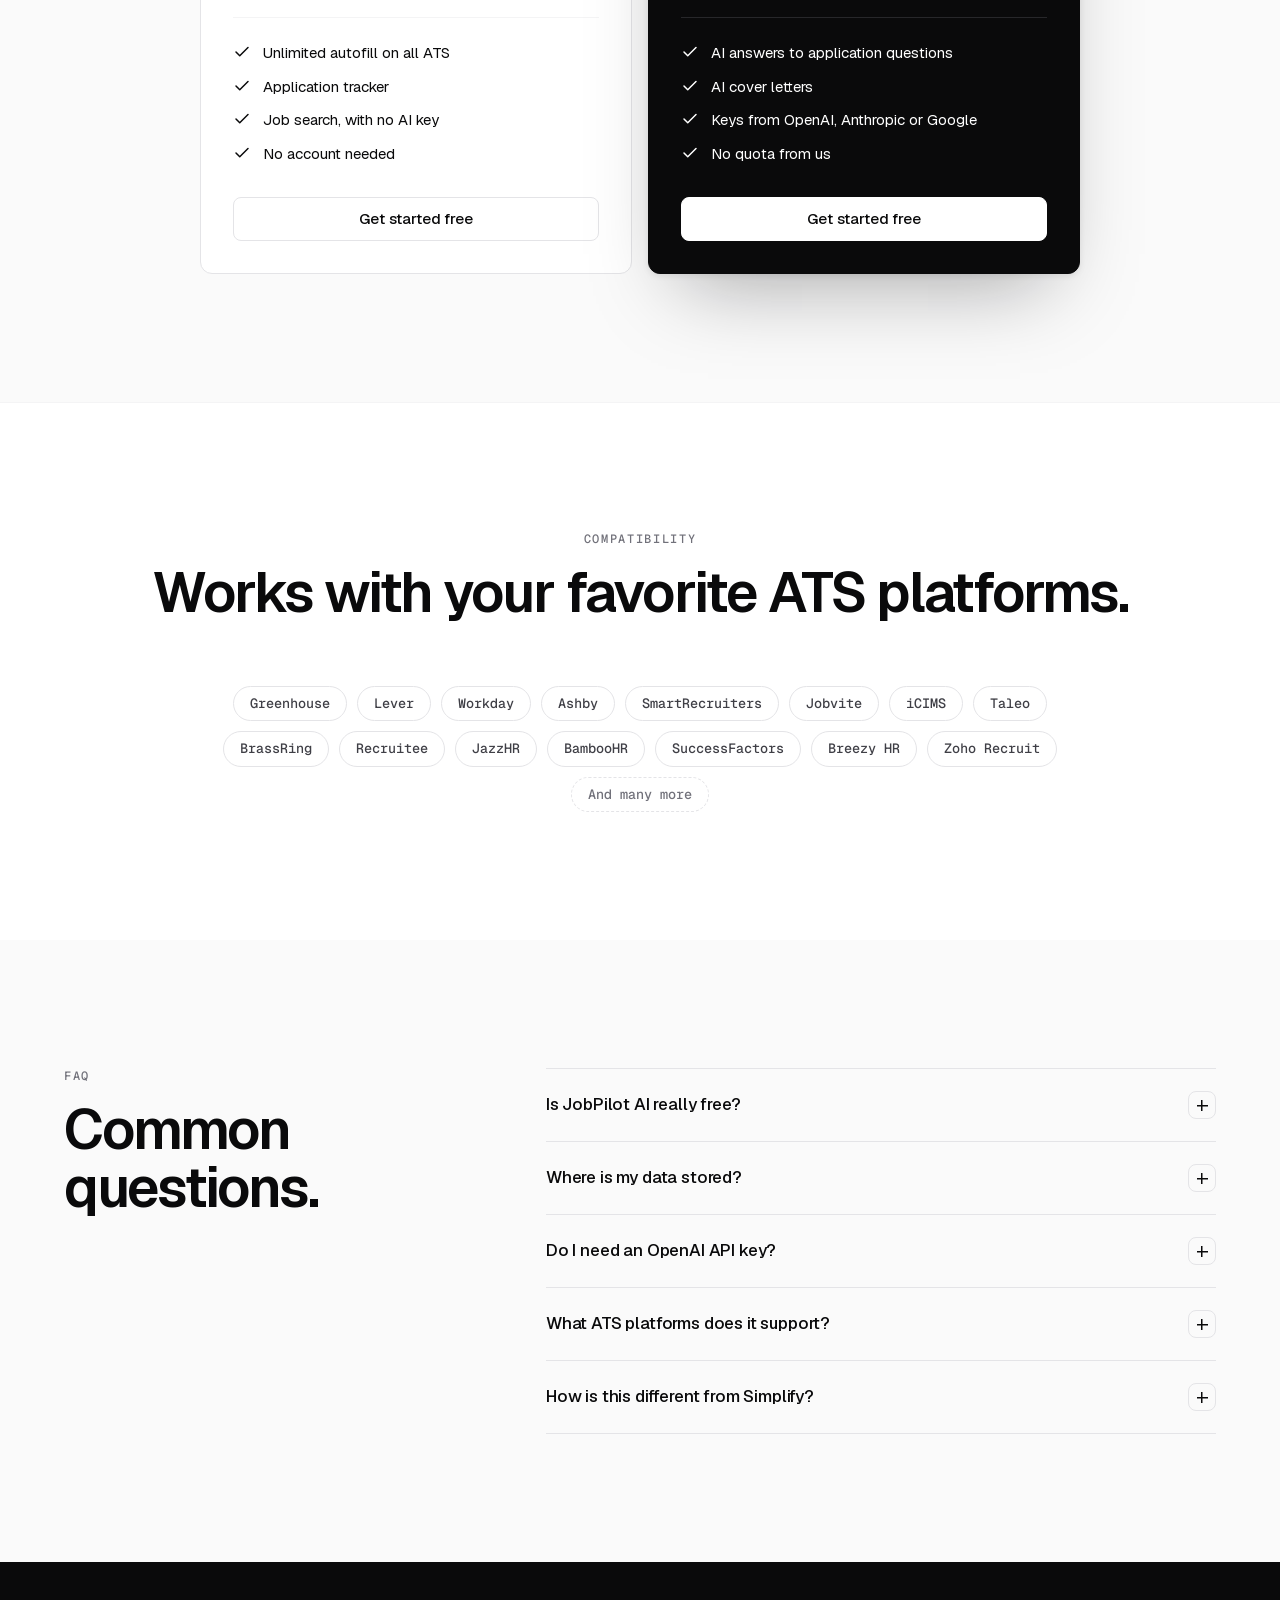
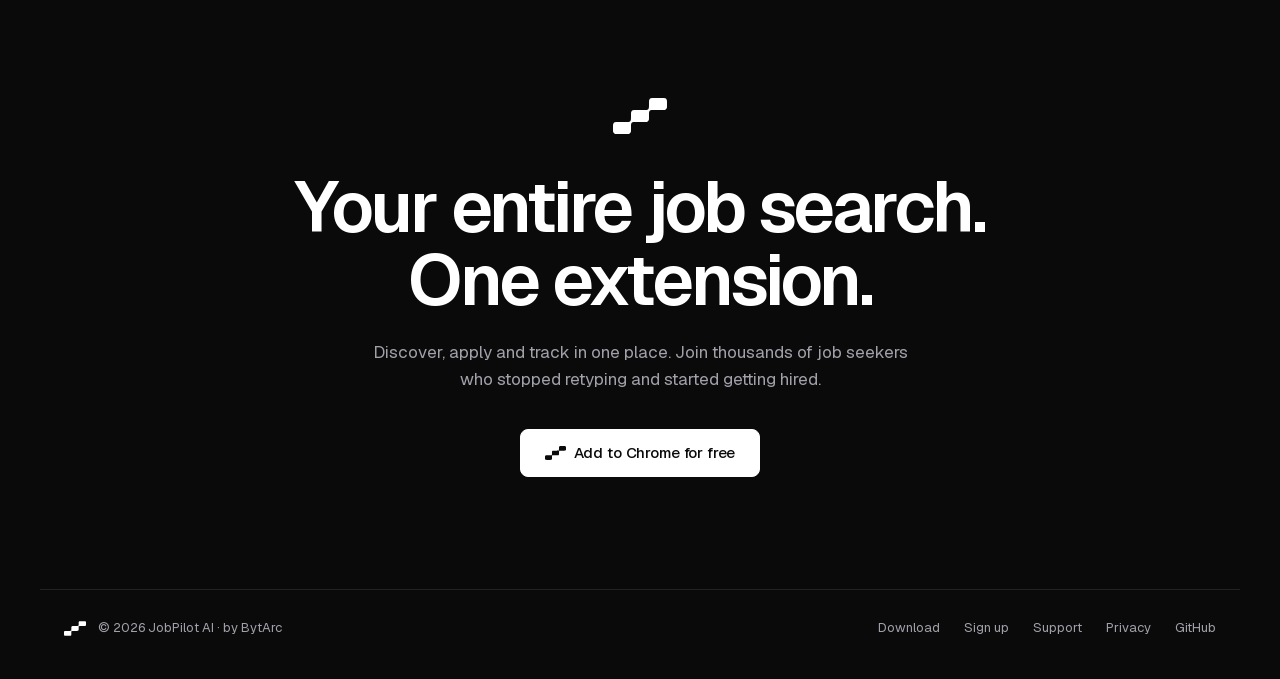
==== commit c8d0c344: "Homepage: remove AI quotas and a Pro plan that do not exist AI answers and cover letters run on the " ====
--- a/index.html
+++ b/index.html
@@ -319,11 +319,12 @@
           <div class="sec-head center">
             <div>
               <p class="kicker">Pricing</p>
-              <h2 class="h2">Free forever. Upgrade when you're ready.</h2>
+              <h2 class="h2">Free forever. AI runs on your own key.</h2>
             </div>
             <p class="lede">
-              Basic autofill never sits behind a paywall. Bring your own API key
-              and you control your AI costs.
+              Autofill and job search are free, and need no AI key and no account.
+              For AI answers and cover letters, add your own key and pay your
+              provider directly.
             </p>
           </div>
           <div class="plans">
@@ -334,10 +335,8 @@
               <ul class="checks">
                 <li><svg viewBox="0 0 24 24" aria-hidden="true"><path d="M20 6 9 17l-5-5" /></svg>Unlimited autofill on all ATS</li>
                 <li><svg viewBox="0 0 24 24" aria-hidden="true"><path d="M20 6 9 17l-5-5" /></svg>Application tracker</li>
-                <li><svg viewBox="0 0 24 24" aria-hidden="true"><path d="M20 6 9 17l-5-5" /></svg>3 AI cover letters a month</li>
-                <li><svg viewBox="0 0 24 24" aria-hidden="true"><path d="M20 6 9 17l-5-5" /></svg>10 AI field fills a month</li>
-                <li><svg viewBox="0 0 24 24" aria-hidden="true"><path d="M20 6 9 17l-5-5" /></svg>Bring your own API key for unlimited AI</li>
-                <li class="off"><svg viewBox="0 0 24 24" aria-hidden="true"><path d="M18 6 6 18" /><path d="m6 6 12 12" /></svg><span>Priority support<span class="sr-only"> (not included)</span></span></li>
+                <li><svg viewBox="0 0 24 24" aria-hidden="true"><path d="M20 6 9 17l-5-5" /></svg>Job search, with no AI key</li>
+                <li><svg viewBox="0 0 24 24" aria-hidden="true"><path d="M20 6 9 17l-5-5" /></svg>No account needed</li>
               </ul>
               <a
                 href="https://chrome.google.com/webstore/detail/kbmpbhhhdojgjnpfpnoehafmllfejgll"
@@ -345,19 +344,21 @@
                 >Get started free</a
               >
             </article>
-            <article class="plan pro soon" aria-disabled="true">
-              <h3>Pro <span class="soon-label">(coming soon)</span></h3>
-              <p class="price"><b>$4.99</b><span>/ month</span></p>
-              <p class="price-note">or $39.99 a year, save 33%</p>
+            <article class="plan pro">
+              <h3>AI on your own key</h3>
+              <p class="price"><b>$0</b><span>/ from us</span></p>
+              <p class="price-note">You pay your AI provider directly</p>
               <ul class="checks">
-                <li><svg viewBox="0 0 24 24" aria-hidden="true"><path d="M20 6 9 17l-5-5" /></svg>Everything in Free</li>
-                <li><svg viewBox="0 0 24 24" aria-hidden="true"><path d="M20 6 9 17l-5-5" /></svg><span><strong>Unlimited</strong> AI cover letters</span></li>
-                <li><svg viewBox="0 0 24 24" aria-hidden="true"><path d="M20 6 9 17l-5-5" /></svg><span><strong>Unlimited</strong> AI field fills</span></li>
-                <li><svg viewBox="0 0 24 24" aria-hidden="true"><path d="M20 6 9 17l-5-5" /></svg>Priority support</li>
-                <li><svg viewBox="0 0 24 24" aria-hidden="true"><path d="M20 6 9 17l-5-5" /></svg>Early access to new features</li>
-                <li><svg viewBox="0 0 24 24" aria-hidden="true"><path d="M20 6 9 17l-5-5" /></svg>No API key needed</li>
+                <li><svg viewBox="0 0 24 24" aria-hidden="true"><path d="M20 6 9 17l-5-5" /></svg>AI answers to application questions</li>
+                <li><svg viewBox="0 0 24 24" aria-hidden="true"><path d="M20 6 9 17l-5-5" /></svg>AI cover letters</li>
+                <li><svg viewBox="0 0 24 24" aria-hidden="true"><path d="M20 6 9 17l-5-5" /></svg>Keys from OpenAI, Anthropic or Google</li>
+                <li><svg viewBox="0 0 24 24" aria-hidden="true"><path d="M20 6 9 17l-5-5" /></svg>No quota from us</li>
               </ul>
-              <span class="btn btn-light" aria-disabled="true">Coming soon</span>
+              <a
+                href="https://chrome.google.com/webstore/detail/kbmpbhhhdojgjnpfpnoehafmllfejgll"
+                class="btn btn-light"
+                >Get started free</a
+              >
             </article>
           </div>
         </div>
@@ -404,10 +405,9 @@
             <details class="faq-item">
               <summary>Is JobPilot AI really free?</summary>
               <p>
-                Yes. Autofill, application tracking and basic AI features are
-                free forever. Pro adds unlimited AI cover letters and field
-                fills for power users. You can also bring your own API key
-                (OpenAI, Anthropic or Google) for unlimited AI on the free plan.
+                Yes. Autofill, application tracking and job search are free, with
+                no card. For AI answers and cover letters, add your own key from
+                OpenAI, Anthropic or Google and pay your provider directly.
               </p>
             </details>
             <details class="faq-item">
@@ -422,10 +422,9 @@
             <details class="faq-item">
               <summary>Do I need an OpenAI API key?</summary>
               <p>
-                No. Free users get 3 AI cover letters and 10 AI field fills a
-                month without a key. Pro users get unlimited. For unlimited AI
-                on the free plan, add your own key from OpenAI, Anthropic or
-                Google in the extension settings.
+                Not for autofill, tracking or job search. For AI answers and cover
+                letters, add your own key from OpenAI, Anthropic or Google in the
+                extension settings.
               </p>
             </details>
             <details class="faq-item">
@@ -440,17 +439,8 @@
             <details class="faq-item">
               <summary>How is this different from Simplify?</summary>
               <p>
-                Bring your own API key, so you are never locked into our AI
-                quota. Open pricing: $4.99 a month, not opaque premium tiers.
-                And basic autofill works offline.
-              </p>
-            </details>
-            <details class="faq-item">
-              <summary>Can I cancel Pro anytime?</summary>
-              <p>
-                Yes. Cancel in one click from the extension settings. No
-                questions, no retention flows. You keep Pro until the end of
-                your billing period.
+                You bring your own API key, so you pay your AI provider directly
+                and there is no quota from us. And basic autofill works offline.
               </p>
             </details>
           </div>
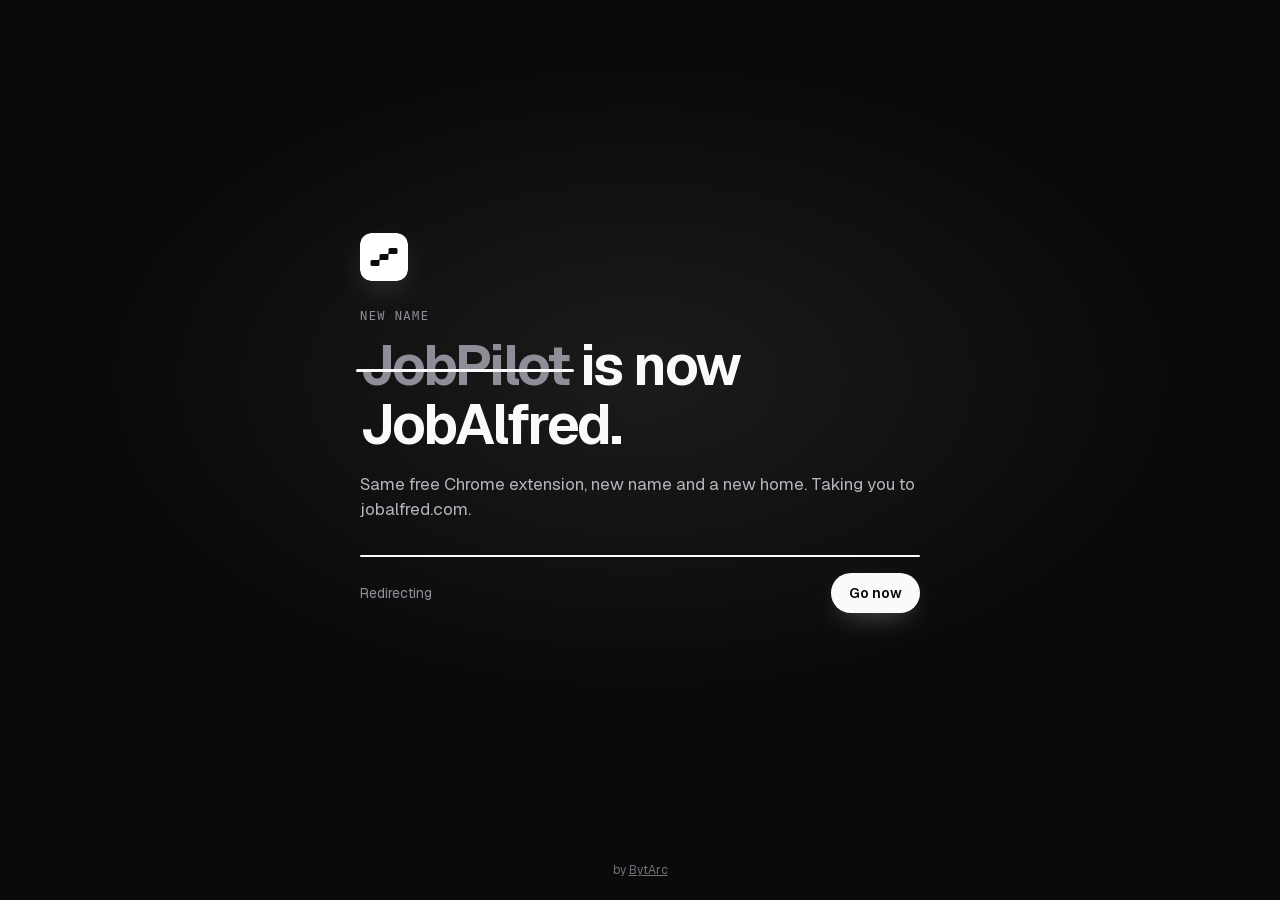
==== commit d79c3184: "JobPilot is now JobAlfred: marketing pages move visitors to jobalfred.com Home, download, login, sig" ====
--- a/index.html
+++ b/index.html
@@ -1,672 +1,60 @@
 <!doctype html>
 <html lang="en">
-  <head>
-    <meta charset="UTF-8" />
-    <meta name="viewport" content="width=device-width, initial-scale=1.0" />
-    <title>JobPilot AI by BytArc: Find jobs. Fill forms. Track everything.</title>
-    <meta
-      name="description"
-      content="The complete AI job search extension. Find matching jobs, autofill every application, write cover letters and track it all, across 50+ ATS platforms. Free forever."
-    />
-    <link rel="canonical" href="https://jobpilot.pt" />
-    <meta property="og:type" content="website" />
-    <meta property="og:site_name" content="JobPilot AI" />
-    <meta property="og:title" content="JobPilot AI: Find jobs. Fill forms. Track everything." />
-    <meta property="og:description" content="The complete AI job search extension for Chrome. Find matching jobs, autofill every application, write cover letters and track it all. Free forever." />
-    <meta property="og:url" content="https://jobpilot.pt/" />
-    <meta property="og:image" content="https://jobpilot.pt/brand/icon-512.png?v=3" />
-    <meta name="twitter:card" content="summary" />
-    <meta name="theme-color" content="#0A0A0B" />
-    <link rel="icon" href="/favicon.ico?v=3" sizes="any" />
-    <link rel="icon" href="/brand/favicon.svg?v=3" type="image/svg+xml" />
-    <link rel="icon" href="/brand/favicon-96.png?v=3" type="image/png" sizes="96x96" />
-    <link rel="icon" href="/brand/favicon-48.png?v=3" type="image/png" sizes="48x48" />
-    <link rel="apple-touch-icon" href="/brand/apple-touch-icon.png?v=3" />
-    <link rel="manifest" href="/site.webmanifest?v=3" />
-    <link rel="preload" href="fonts/Geist-Variable-latin.woff2" as="font" type="font/woff2" crossorigin />
-    <link rel="preconnect" href="https://fonts.googleapis.com" />
-    <link rel="preconnect" href="https://fonts.gstatic.com" crossorigin />
-    <link rel="stylesheet" href="https://fonts.googleapis.com/css2?family=Geist+Mono:wght@400;500&display=swap" />
-    <link rel="stylesheet" href="site.css?v=2" />
-      <meta name="author" content="BytArc" />
-    <script type="application/ld+json" id="bytarc-ld">{"@context": "https://schema.org", "@graph": [{"@type": "Organization", "@id": "https://bytarc.com/#org", "name": "BytArc", "url": "https://bytarc.com/", "logo": "https://bytarc.com/assets/icon-512.png"}, {"@type": "WebSite", "@id": "https://jobpilot.pt/#website", "name": "JobPilot AI", "url": "https://jobpilot.pt/", "publisher": {"@id": "https://bytarc.com/#org"}, "alternateName": "JobPilot"}, {"@type": "SoftwareApplication", "@id": "https://jobpilot.pt/#app", "name": "JobPilot AI", "url": "https://jobpilot.pt/", "description": "The complete AI job search extension. Find matching jobs, autofill every application, write cover letters and track it all, across 50+ ATS platforms. Free forever.", "applicationCategory": "BusinessApplication", "operatingSystem": "Chrome", "installUrl": "https://chrome.google.com/webstore/detail/kbmpbhhhdojgjnpfpnoehafmllfejgll", "offers": {"@type": "Offer", "price": "0", "priceCurrency": "EUR"}, "creator": {"@id": "https://bytarc.com/#org"}, "publisher": {"@id": "https://bytarc.com/#org"}, "image": "https://jobpilot.pt/brand/icon-512.png", "downloadUrl": "https://jobpilot.pt/download.html"}]}</script>
+<head>
+<meta charset="utf-8">
+<meta name="viewport" content="width=device-width, initial-scale=1">
+<title>JobPilot is now JobAlfred</title>
+<meta name="description" content="JobPilot is now JobAlfred. Same free Chrome extension, new name, at jobalfred.com.">
+<link rel="canonical" href="https://jobalfred.com/">
+<meta http-equiv="refresh" content="5;url=https://jobalfred.com/?utm_source=jobpilot_pt&amp;utm_medium=redirect&amp;utm_campaign=rename">
+<link rel="icon" href="/favicon.ico?v=3">
+<style>
+@font-face{font-family:Geist;src:url(/fonts/Geist-Variable-latin.woff2) format("woff2");font-weight:100 900;font-display:swap}
+:root{color-scheme:dark}
+*{box-sizing:border-box}
+html,body{margin:0;height:100%}
+body{display:grid;place-items:center;background:radial-gradient(60% 50% at 50% 42%,rgba(255,255,255,.07),transparent 70%) #0A0A0B;color:#FAFAFA;font-family:Geist,ui-sans-serif,system-ui,-apple-system,"Segoe UI",sans-serif;-webkit-font-smoothing:antialiased}
+main{width:min(560px,100% - 32px);padding:0 0 6vh;text-align:left}
+.mark{width:48px;height:48px;display:block;border-radius:12px;box-shadow:0 12px 36px -12px rgba(255,255,255,.35)}
+.kicker{margin:28px 0 14px;font:500 12px ui-monospace,"SF Mono",Menlo,monospace;letter-spacing:.12em;text-transform:uppercase;color:#8E8E98}
+h1{margin:0;font-size:clamp(34px,7vw,56px);line-height:1.04;letter-spacing:-.035em;font-weight:650}
+.old{position:relative;color:#8E8E98;white-space:nowrap}
+.old::after{content:"";position:absolute;left:-2%;right:-2%;top:54%;height:3px;border-radius:3px;background:#FAFAFA;transform-origin:left;animation:strike .7s .35s cubic-bezier(.3,.7,.2,1) both}
+.new{display:inline-block;animation:rise .6s .9s cubic-bezier(.3,.7,.2,1) both}
+p{margin:18px 0 0;font-size:17px;line-height:1.5;color:#B4B4BD}
+.bar{margin-top:32px;height:2px;border-radius:2px;background:#1D1D21;overflow:hidden}
+.bar i{display:block;height:100%;width:100%;background:#FAFAFA;transform-origin:left;animation:fill 2.6s .2s linear both}
+.row{display:flex;align-items:center;justify-content:space-between;gap:16px;margin-top:16px;font-size:14px;color:#8E8E98}
+a.go{display:inline-flex;align-items:center;height:40px;padding:0 18px;border-radius:999px;background:#FAFAFA;color:#0A0A0B;font-weight:600;text-decoration:none;box-shadow:0 10px 28px -12px rgba(255,255,255,.45)}
+a.go:hover{background:#E4E4E7}
+a.go:focus-visible{outline:2px solid #FAFAFA;outline-offset:3px}
+.by{position:fixed;left:0;right:0;bottom:22px;text-align:center;font-size:12px;color:#71717A}
+.by a{color:inherit}
+@keyframes strike{from{transform:scaleX(0)}to{transform:scaleX(1)}}
+@keyframes rise{from{opacity:0;transform:translateY(10px)}to{opacity:1;transform:none}}
+@keyframes fill{from{transform:scaleX(0)}to{transform:scaleX(1)}}
+@media (prefers-reduced-motion:reduce){.old::after,.new,.bar i{animation:none}}
+</style>
 </head>
-  <body class="landing">
-    <canvas class="bg-canvas" id="heroWave" aria-hidden="true"></canvas>
+<body>
+<main>
+<svg class="mark" xmlns="http://www.w3.org/2000/svg" viewBox="0 0 512 512" aria-hidden="true" focusable="false"><rect width="512" height="512" rx="112" fill="#fff"/><g fill="#0A0A0B" transform="translate(112 160) scale(1.28)"><path d="M37.5 100L75 100L75 130C75 137.001 75 140.501 73.638 143.175C72.439 145.527 70.527 147.439 68.175 148.638C65.501 150 62.001 150 55 150L20 150C12.999 150 9.499 150 6.825 148.638C4.473 147.439 2.561 145.527 1.362 143.175C0 140.501 0 137.001 0 130L0 120C0 112.999 0 109.499 1.362 106.825C2.561 104.473 4.473 102.561 6.825 101.362C9.499 100 12.999 100 20 100Z"/><path d="M112.5 50L150 50L150 80C150 87.001 150 90.501 148.638 93.175C147.439 95.527 145.527 97.439 143.175 98.638C140.501 100 137.001 100 130 100L75 100L75 70C75 62.999 75 59.499 76.362 56.825C77.561 54.473 79.473 52.561 81.825 51.362C84.499 50 87.999 50 95 50Z"/><path d="M187.5 0L205 0C212.001 0 215.501 0 218.175 1.362C220.527 2.561 222.439 4.473 223.638 6.825C225 9.499 225 12.999 225 20L225 30C225 37.001 225 40.501 223.638 43.175C222.439 45.527 220.527 47.439 218.175 48.638C215.501 50 212.001 50 205 50L150 50L150 20C150 12.999 150 9.499 151.362 6.825C152.561 4.473 154.473 2.561 156.825 1.362C159.499 0 162.999 0 170 0Z"/><path d="M50 100C75 100 75 100 75 75L75 100Z"/><path d="M75 125C75 100 75 100 100 100L75 100Z"/><path d="M125 50C150 50 150 50 150 25L150 50Z"/><path d="M150 75C150 50 150 50 175 50L150 50Z"/></g></svg>
 
-    <!-- NAV -->
-    <header class="nav nav-fixed" id="nav">
-      <div class="wrap nav-in">
-        <span class="brand-lockup"><a href="/" class="brand" aria-label="JobPilot AI home">
-          <img src="brand/jobpilot-mark-white.svg" width="27" height="18" alt="" />
-          <span>JobPilot AI</span>
-        </a><a class="by-bytarc" href="https://bytarc.com/" target="_blank" rel="noopener" title="BytArc, an AI studio in Lisbon">by BytArc</a></span>
-        <nav class="nav-links" aria-label="Sections">
-          <a href="#features">Features</a>
-          <a href="#pricing">Pricing</a>
-          <a href="#how-it-works">How it works</a>
-          <a href="#faq">FAQ</a>
-          <a href="support.html">Support</a>
-        </nav>
-        <div class="nav-right">
-          <a href="login.html" class="btn btn-sm btn-ghost-dark">Log in</a>
-          <a
-            href="https://chrome.google.com/webstore/detail/kbmpbhhhdojgjnpfpnoehafmllfejgll"
-            class="btn btn-sm btn-outline-light"
-            >Add to Chrome</a
-          >
-        </div>
-      </div>
-    </header>
-
-    <main>
-      <!-- HERO: the black top area -->
-      <section class="hero" id="top">
-        <div class="wrap hero-grid">
-          <div class="hero-copy">
-            <p class="hero-pill"><b>New</b>Completely rebuilt for 2026</p>
-            <h1>Find jobs.<br />Fill forms.<br />Track <em>everything</em>.</h1>
-            <p class="lead">
-              The only Chrome extension that runs your entire job search. AI
-              finds the roles. One click fills the forms. Every application is
-              tracked.
-            </p>
-            <div class="hero-ctas">
-              <a
-                href="https://chrome.google.com/webstore/detail/kbmpbhhhdojgjnpfpnoehafmllfejgll"
-                class="btn btn-light"
-              >
-                <svg viewBox="0 0 225 150" fill="currentColor" aria-hidden="true" style="width:21px;height:14px"><path d="M37.5 100L75 100L75 130C75 137.001 75 140.501 73.638 143.175C72.439 145.527 70.527 147.439 68.175 148.638C65.501 150 62.001 150 55 150L20 150C12.999 150 9.499 150 6.825 148.638C4.473 147.439 2.561 145.527 1.362 143.175C0 140.501 0 137.001 0 130L0 120C0 112.999 0 109.499 1.362 106.825C2.561 104.473 4.473 102.561 6.825 101.362C9.499 100 12.999 100 20 100Z"/><path d="M112.5 50L150 50L150 80C150 87.001 150 90.501 148.638 93.175C147.439 95.527 145.527 97.439 143.175 98.638C140.501 100 137.001 100 130 100L75 100L75 70C75 62.999 75 59.499 76.362 56.825C77.561 54.473 79.473 52.561 81.825 51.362C84.499 50 87.999 50 95 50Z"/><path d="M187.5 0L205 0C212.001 0 215.501 0 218.175 1.362C220.527 2.561 222.439 4.473 223.638 6.825C225 9.499 225 12.999 225 20L225 30C225 37.001 225 40.501 223.638 43.175C222.439 45.527 220.527 47.439 218.175 48.638C215.501 50 212.001 50 205 50L150 50L150 20C150 12.999 150 9.499 151.362 6.825C152.561 4.473 154.473 2.561 156.825 1.362C159.499 0 162.999 0 170 0Z"/><path d="M50 100C75 100 75 100 75 75L75 100Z"/><path d="M75 125C75 100 75 100 100 100L75 100Z"/><path d="M125 50C150 50 150 50 150 25L150 50Z"/><path d="M150 75C150 50 150 50 175 50L150 50Z"/></svg>
-                Add to Chrome for free
-              </a>
-              <a href="#how-it-works" class="btn btn-ghost-dark">See how it works</a>
-            </div>
-            <p class="hero-trust">A <a href="https://bytarc.com/" target="_blank" rel="noopener" title="BytArc, an AI studio in Lisbon">BytArc</a> product. Built by ex-Google and ex-Amazon developers.</p>
-            <ul class="hero-stats">
-              <li><b data-count>5M+</b><span>Applications powered</span></li>
-              <li><b data-count>50+</b><span>ATS platforms</span></li>
-              <li><b data-count>22+</b><span>Languages</span></li>
-              <li><b data-count>3</b><span>AI providers. Bring your own key.</span></li>
-            </ul>
-          </div>
-          <div class="hero-visual">
-            <div class="hero-shot">
-              <img
-                src="img/shot-02-track.png"
-                width="400"
-                height="728"
-                alt="The JobPilot AI extension open on its Tracker tab, with an overview of applications and their status"
-              />
-            </div>
-          </div>
-        </div>
-      </section>
-
-      <!-- PLATFORMS -->
-      <section class="platforms" aria-label="Supported platforms">
-        <div class="wrap">
-          <p class="kicker">Works with the platforms you already use</p>
-          <ul class="platform-row">
-            <li>Greenhouse</li>
-            <li>Workday</li>
-            <li>Lever</li>
-            <li>Ashby</li>
-            <li>SmartRecruiters</li>
-            <li>iCIMS</li>
-            <li>Jobvite</li>
-            <li>BambooHR</li>
-          </ul>
-        </div>
-      </section>
-
-      <!-- PIPELINE -->
-      <section class="sec" id="pipeline">
-        <div class="wrap">
-          <div class="sec-head">
-            <div>
-              <p class="kicker">End to end</p>
-              <h2 class="h2">Your complete job search, handled.</h2>
-            </div>
-            <p class="lede">
-              Find the right roles. Apply in one click. Track every outcome.
-              One extension does it all.
-            </p>
-          </div>
-          <div class="flow">
-            <article class="flow-row">
-              <div class="flow-text">
-                <p class="flow-num">01</p>
-                <h3>Discover</h3>
-                <p>
-                  AI finds jobs that match your profile on Greenhouse, Lever and
-                  top tech companies. Filtered by role, level and location.
-                </p>
-              </div>
-              <figure class="stage rise">
-                <span class="glass"><img
-                  src="img/shot-03-find.png"
-                  width="400"
-                  height="760"
-                  loading="lazy"
-                  alt="The Jobs4U tab listing roles curated for you, with Apply and Track buttons"
-                /></span>
-              </figure>
-            </article>
-            <article class="flow-row">
-              <div class="flow-text">
-                <p class="flow-num">02</p>
-                <h3>Apply</h3>
-                <p>
-                  One-click autofill on 50+ ATS platforms. AI writes your cover
-                  letter, answers open-ended questions and picks the right
-                  dropdowns.
-                </p>
-              </div>
-              <figure class="stage top">
-                <span class="glass"><img
-                  src="img/shot-01-fill.png"
-                  width="700"
-                  height="760"
-                  loading="lazy"
-                  alt="The JobPilot panel beside a job application form, with a Fill All button and Fill buttons on each field"
-                /></span>
-              </figure>
-            </article>
-            <article class="flow-row">
-              <div class="flow-text">
-                <p class="flow-num">03</p>
-                <h3>Track</h3>
-                <p>
-                  Submissions are detected and logged for you. An 8-stage
-                  pipeline runs from Applied to Offer, with notes, priorities
-                  and stats.
-                </p>
-              </div>
-              <figure class="stage top">
-                <span class="glass"><img
-                  src="img/shot-04-tracker-on-page.png"
-                  width="600"
-                  height="627"
-                  loading="lazy"
-                  alt="The Job Tracker opened on a job posting, with counts per stage and a list of tracked applications"
-                /></span>
-              </figure>
-            </article>
-          </div>
-        </div>
-      </section>
-
-      <!-- FEATURES -->
-      <section class="sec paper" id="features">
-        <div class="wrap">
-          <div class="sec-head">
-            <div>
-              <p class="kicker">Features</p>
-              <h2 class="h2">Every step of the job search. Covered.</h2>
-            </div>
-            <p class="lede">
-              Set up your profile once. AI handles the rest, from finding jobs
-              to filling forms to tracking outcomes.
-            </p>
-          </div>
-          <div class="f-grid">
-            <article class="f-card">
-              <div class="ic"><svg viewBox="0 0 24 24" aria-hidden="true"><path d="M13 2 3 14h9l-1 8 10-12h-9l1-8z" /></svg></div>
-              <h3>One-click autofill</h3>
-              <p>
-                Name, email, phone, LinkedIn, work history and education. Filled
-                instantly, on every form, every time.
-              </p>
-            </article>
-            <article class="f-card">
-              <div class="ic"><svg viewBox="0 0 24 24" aria-hidden="true"><path d="M14 2H6a2 2 0 0 0-2 2v16a2 2 0 0 0 2 2h12a2 2 0 0 0 2-2V8z" /><path d="M14 2v6h6" /><path d="M16 13H8" /><path d="M16 17H8" /><path d="M10 9H8" /></svg></div>
-              <h3>AI cover letters</h3>
-              <p>
-                Tailored to the job description, your CV and your style.
-                Download a PDF, copy it, or paste it straight into the
-                application.
-              </p>
-            </article>
-            <article class="f-card">
-              <div class="ic"><svg viewBox="0 0 24 24" aria-hidden="true"><path d="M21 15a2 2 0 0 1-2 2H7l-4 4V5a2 2 0 0 1 2-2h14a2 2 0 0 1 2 2z" /><path d="M8 10h.01" /><path d="M12 10h.01" /><path d="M16 10h.01" /></svg></div>
-              <h3>Smart AI chatbox</h3>
-              <p>
-                Asks for missing fields, remembers your answers and fills them
-                everywhere. In 8 languages.
-              </p>
-            </article>
-            <article class="f-card">
-              <div class="ic"><svg viewBox="0 0 24 24" aria-hidden="true"><circle cx="11" cy="11" r="7" /><path d="m21 21-4.35-4.35" /></svg></div>
-              <h3>AI job discovery</h3>
-              <p>
-                AI finds jobs that match your profile on Greenhouse, Lever and
-                500+ top companies. Filtered by role, level and location.
-              </p>
-            </article>
-            <article class="f-card">
-              <div class="ic"><svg viewBox="0 0 24 24" aria-hidden="true"><path d="m3 17 2 2 4-4" /><path d="m3 7 2 2 4-4" /><path d="M13 6h8" /><path d="M13 12h8" /><path d="M13 18h8" /></svg></div>
-              <h3>Application tracker</h3>
-              <p>
-                Detects every submission and logs the company, role and date.
-                Export to CSV anytime.
-              </p>
-            </article>
-            <article class="f-card">
-              <div class="ic"><svg viewBox="0 0 24 24" aria-hidden="true"><rect x="4" y="11" width="16" height="10" rx="2" /><path d="M8 11V7a4 4 0 0 1 8 0v4" /></svg></div>
-              <h3>Your data, your keys</h3>
-              <p>
-                Your profile lives in your browser, in chrome.storage.sync. Bring
-                your own API key. We collect usage analytics, never your CV or answers.
-              </p>
-            </article>
-          </div>
-        </div>
-      </section>
-
-      <!-- HOW IT WORKS -->
-      <section class="sec" id="how-it-works">
-        <div class="wrap">
-          <div class="sec-head">
-            <div>
-              <p class="kicker">How it works</p>
-              <h2 class="h2">Four steps, start to finish.</h2>
-            </div>
-          </div>
-          <ol class="steps">
-            <li class="step">
-              <div>
-                <h3>Install and set up</h3>
-                <p>
-                  Add it to Chrome and fill in your profile once. Or upload
-                  your CV and let AI extract everything.
-                </p>
-              </div>
-            </li>
-            <li class="step">
-              <div>
-                <h3>Discover matching jobs</h3>
-                <p>
-                  AI recommends roles based on your profile, skills and
-                  preferences. No more hours on job boards.
-                </p>
-              </div>
-            </li>
-            <li class="step">
-              <div>
-                <h3>Apply in one click</h3>
-                <p>
-                  Open any application and press Fill All. AI writes cover
-                  letters and answers open-ended questions.
-                </p>
-              </div>
-            </li>
-            <li class="step">
-              <div>
-                <h3>Track and land the job</h3>
-                <p>
-                  Every application is logged with status, notes and stats.
-                  From Applied to Offer, nothing slips through.
-                </p>
-              </div>
-            </li>
-          </ol>
-        </div>
-      </section>
-
-      <!-- PRICING -->
-      <section class="sec paper" id="pricing">
-        <div class="wrap">
-          <div class="sec-head center">
-            <div>
-              <p class="kicker">Pricing</p>
-              <h2 class="h2">Free forever. AI runs on your own key.</h2>
-            </div>
-            <p class="lede">
-              Autofill and job search are free, and need no AI key and no account.
-              For AI answers and cover letters, add your own key and pay your
-              provider directly.
-            </p>
-          </div>
-          <div class="plans">
-            <article class="plan">
-              <h3>Free</h3>
-              <p class="price"><b>$0</b><span>/ forever</span></p>
-              <p class="price-note">No credit card required</p>
-              <ul class="checks">
-                <li><svg viewBox="0 0 24 24" aria-hidden="true"><path d="M20 6 9 17l-5-5" /></svg>Unlimited autofill on all ATS</li>
-                <li><svg viewBox="0 0 24 24" aria-hidden="true"><path d="M20 6 9 17l-5-5" /></svg>Application tracker</li>
-                <li><svg viewBox="0 0 24 24" aria-hidden="true"><path d="M20 6 9 17l-5-5" /></svg>Job search, with no AI key</li>
-                <li><svg viewBox="0 0 24 24" aria-hidden="true"><path d="M20 6 9 17l-5-5" /></svg>No account needed</li>
-              </ul>
-              <a
-                href="https://chrome.google.com/webstore/detail/kbmpbhhhdojgjnpfpnoehafmllfejgll"
-                class="btn btn-secondary"
-                >Get started free</a
-              >
-            </article>
-            <article class="plan pro">
-              <h3>AI on your own key</h3>
-              <p class="price"><b>$0</b><span>/ from us</span></p>
-              <p class="price-note">You pay your AI provider directly</p>
-              <ul class="checks">
-                <li><svg viewBox="0 0 24 24" aria-hidden="true"><path d="M20 6 9 17l-5-5" /></svg>AI answers to application questions</li>
-                <li><svg viewBox="0 0 24 24" aria-hidden="true"><path d="M20 6 9 17l-5-5" /></svg>AI cover letters</li>
-                <li><svg viewBox="0 0 24 24" aria-hidden="true"><path d="M20 6 9 17l-5-5" /></svg>Keys from OpenAI, Anthropic or Google</li>
-                <li><svg viewBox="0 0 24 24" aria-hidden="true"><path d="M20 6 9 17l-5-5" /></svg>No quota from us</li>
-              </ul>
-              <a
-                href="https://chrome.google.com/webstore/detail/kbmpbhhhdojgjnpfpnoehafmllfejgll"
-                class="btn btn-light"
-                >Get started free</a
-              >
-            </article>
-          </div>
-        </div>
-      </section>
-
-      <!-- COMPATIBILITY -->
-      <section class="sec" id="compatibility">
-        <div class="wrap">
-          <div class="sec-head center">
-            <div>
-              <p class="kicker">Compatibility</p>
-              <h2 class="h2">Works with your favorite ATS platforms.</h2>
-            </div>
-          </div>
-          <ul class="chips">
-            <li>Greenhouse</li>
-            <li>Lever</li>
-            <li>Workday</li>
-            <li>Ashby</li>
-            <li>SmartRecruiters</li>
-            <li>Jobvite</li>
-            <li>iCIMS</li>
-            <li>Taleo</li>
-            <li>BrassRing</li>
-            <li>Recruitee</li>
-            <li>JazzHR</li>
-            <li>BambooHR</li>
-            <li>SuccessFactors</li>
-            <li>Breezy HR</li>
-            <li>Zoho Recruit</li>
-            <li class="more">And many more</li>
-          </ul>
-        </div>
-      </section>
-
-      <!-- FAQ -->
-      <section class="sec paper" id="faq">
-        <div class="wrap faq-grid">
-          <div>
-            <p class="kicker">FAQ</p>
-            <h2 class="h2">Common questions.</h2>
-          </div>
-          <div class="faq-list">
-            <details class="faq-item">
-              <summary>Is JobPilot AI really free?</summary>
-              <p>
-                Yes. Autofill, application tracking and job search are free, with
-                no card. For AI answers and cover letters, add your own key from
-                OpenAI, Anthropic or Google and pay your provider directly.
-              </p>
-            </details>
-            <details class="faq-item">
-              <summary>Where is my data stored?</summary>
-              <p>
-                In your browser, in Chrome's built-in storage
-                (chrome.storage.sync), which syncs across your Chrome devices. If
-                you sign in with Google, a backup goes to your own Google Drive.
-                Usage analytics go to PostHog; your profile, CV and answers do not.
-              </p>
-            </details>
-            <details class="faq-item">
-              <summary>Do I need an OpenAI API key?</summary>
-              <p>
-                Not for autofill, tracking or job search. For AI answers and cover
-                letters, add your own key from OpenAI, Anthropic or Google in the
-                extension settings.
-              </p>
-            </details>
-            <details class="faq-item">
-              <summary>What ATS platforms does it support?</summary>
-              <p>
-                JobPilot works on 50+ applicant tracking systems, including
-                Greenhouse, Lever, Workday, Ashby, SmartRecruiters, iCIMS,
-                Jobvite, Taleo and BambooHR. It also works on almost any career
-                page built with standard HTML forms.
-              </p>
-            </details>
-            <details class="faq-item">
-              <summary>How is this different from Simplify?</summary>
-              <p>
-                You bring your own API key, so you pay your AI provider directly
-                and there is no quota from us. And basic autofill works offline.
-              </p>
-            </details>
-          </div>
-        </div>
-      </section>
-    </main>
-
-    <!-- CTA + FOOTER: the black closes the page -->
-    <div class="cta-band">
-      <section class="cta">
-        <div class="wrap">
-          <div class="cta-mark"><svg viewBox="0 0 225 150" fill="currentColor" focusable="false" aria-hidden="true">
-            <g class="s s1"><path d="M37.5 100L75 100L75 130C75 137.001 75 140.501 73.638 143.175C72.439 145.527 70.527 147.439 68.175 148.638C65.501 150 62.001 150 55 150L20 150C12.999 150 9.499 150 6.825 148.638C4.473 147.439 2.561 145.527 1.362 143.175C0 140.501 0 137.001 0 130L0 120C0 112.999 0 109.499 1.362 106.825C2.561 104.473 4.473 102.561 6.825 101.362C9.499 100 12.999 100 20 100Z" /></g>
-            <g class="s s2"><path d="M112.5 50L150 50L150 80C150 87.001 150 90.501 148.638 93.175C147.439 95.527 145.527 97.439 143.175 98.638C140.501 100 137.001 100 130 100L75 100L75 70C75 62.999 75 59.499 76.362 56.825C77.561 54.473 79.473 52.561 81.825 51.362C84.499 50 87.999 50 95 50Z" /><path d="M50 100C75 100 75 100 75 75L75 100Z" /><path d="M75 125C75 100 75 100 100 100L75 100Z" /></g>
-            <g class="s s3"><path d="M187.5 0L205 0C212.001 0 215.501 0 218.175 1.362C220.527 2.561 222.439 4.473 223.638 6.825C225 9.499 225 12.999 225 20L225 30C225 37.001 225 40.501 223.638 43.175C222.439 45.527 220.527 47.439 218.175 48.638C215.501 50 212.001 50 205 50L150 50L150 20C150 12.999 150 9.499 151.362 6.825C152.561 4.473 154.473 2.561 156.825 1.362C159.499 0 162.999 0 170 0Z" /><path d="M125 50C150 50 150 50 150 25L150 50Z" /><path d="M150 75C150 50 150 50 175 50L150 50Z" /></g>
-          </svg></div>
-          <h2>Your entire job search. One extension.</h2>
-          <p>
-            Discover, apply and track in one place. Join thousands of job
-            seekers who stopped retyping and started getting hired.
-          </p>
-          <a
-            href="https://chrome.google.com/webstore/detail/kbmpbhhhdojgjnpfpnoehafmllfejgll"
-            class="btn btn-light"
-          >
-            <svg viewBox="0 0 225 150" fill="currentColor" aria-hidden="true" style="width:21px;height:14px"><path d="M37.5 100L75 100L75 130C75 137.001 75 140.501 73.638 143.175C72.439 145.527 70.527 147.439 68.175 148.638C65.501 150 62.001 150 55 150L20 150C12.999 150 9.499 150 6.825 148.638C4.473 147.439 2.561 145.527 1.362 143.175C0 140.501 0 137.001 0 130L0 120C0 112.999 0 109.499 1.362 106.825C2.561 104.473 4.473 102.561 6.825 101.362C9.499 100 12.999 100 20 100Z"/><path d="M112.5 50L150 50L150 80C150 87.001 150 90.501 148.638 93.175C147.439 95.527 145.527 97.439 143.175 98.638C140.501 100 137.001 100 130 100L75 100L75 70C75 62.999 75 59.499 76.362 56.825C77.561 54.473 79.473 52.561 81.825 51.362C84.499 50 87.999 50 95 50Z"/><path d="M187.5 0L205 0C212.001 0 215.501 0 218.175 1.362C220.527 2.561 222.439 4.473 223.638 6.825C225 9.499 225 12.999 225 20L225 30C225 37.001 225 40.501 223.638 43.175C222.439 45.527 220.527 47.439 218.175 48.638C215.501 50 212.001 50 205 50L150 50L150 20C150 12.999 150 9.499 151.362 6.825C152.561 4.473 154.473 2.561 156.825 1.362C159.499 0 162.999 0 170 0Z"/><path d="M50 100C75 100 75 100 75 75L75 100Z"/><path d="M75 125C75 100 75 100 100 100L75 100Z"/><path d="M125 50C150 50 150 50 150 25L150 50Z"/><path d="M150 75C150 50 150 50 175 50L150 50Z"/></svg>
-            Add to Chrome for free
-          </a>
-        </div>
-      </section>
-      <footer class="foot">
-        <div class="wrap foot-in">
-          <p class="foot-copy">
-            <img src="brand/jobpilot-mark-white.svg" width="22" height="15" alt="" />
-            <span>&copy; 2026 JobPilot AI &middot; <a href="https://bytarc.com/" target="_blank" rel="noopener" title="BytArc, an AI studio in Lisbon">by BytArc</a></span>
-          </p>
-          <nav class="foot-links" aria-label="Footer">
-            <a href="download.html">Download</a>
-            <a href="signup.html">Sign up</a>
-            <a href="support.html">Support</a>
-            <a href="privacy.html">Privacy</a>
-            <a href="https://github.com/tomasbb0/job-autofill-extension" target="_blank" rel="noopener">GitHub</a>
-          </nav>
-        </div>
-      </footer>
-    </div>
-
-    <!-- HERO WAVE ANIMATION -->
-    <script>
-      (function () {
-        const canvas = document.getElementById("heroWave");
-        if (!canvas) return;
-        const ctx = canvas.getContext("2d");
-        let W, H, dpr, cols, rows, raf;
-        const SP = 24;
-        const BASE_R = 1.2;
-        let time = 0;
-        let mouse = { x: -9999, y: -9999, on: false };
-        let bursts = [];
-
-        function init() {
-          dpr = Math.min(window.devicePixelRatio || 1, 2);
-          W = window.innerWidth;
-          H = window.innerHeight;
-          canvas.width = W * dpr;
-          canvas.height = H * dpr;
-          canvas.style.width = W + "px";
-          canvas.style.height = H + "px";
-          ctx.setTransform(dpr, 0, 0, dpr, 0, 0);
-          cols = Math.ceil(W / SP) + 2;
-          rows = Math.ceil(H / SP) + 2;
-        }
-
-        function draw() {
-          ctx.clearRect(0, 0, W, H);
-          time += 0.025;
-
-          for (let i = bursts.length - 1; i >= 0; i--) {
-            bursts[i].life -= 0.015;
-            if (bursts[i].life <= 0) bursts.splice(i, 1);
-          }
-
-          for (let row = 0; row < rows; row++) {
-            for (let col = 0; col < cols; col++) {
-              const bx = col * SP - SP * 0.5;
-              const by = row * SP - SP * 0.5;
-
-              const w1 = Math.sin(bx * 0.02 + time * 0.8) * 7;
-              const w2 = Math.sin(by * 0.025 + time * 0.6) * 6;
-              const w3 = Math.sin((bx + by) * 0.015 + time * 1.1) * 5;
-              const w4 = Math.cos(bx * 0.03 - by * 0.02 + time * 0.5) * 4;
-
-              let ox = w1 * 0.5 + w4 * 0.3;
-              let oy = w2 * 0.5 + w3 * 0.4;
-
-              const bri =
-                Math.sin(bx * 0.018 + time * 0.7) * 0.5 +
-                Math.sin(by * 0.022 + time * 0.9) * 0.3 +
-                Math.sin((bx - by) * 0.012 + time * 1.3) * 0.2;
-              let a = 0.06 + (bri * 0.5 + 0.5) * 0.12;
-              let r = BASE_R + (bri * 0.5 + 0.5) * 0.8;
-
-              // Mouse hover — push dots away (same size)
-              if (mouse.on) {
-                const dx = bx + ox - mouse.x;
-                const dy = by + oy - mouse.y;
-                const d = Math.sqrt(dx * dx + dy * dy);
-                if (d < 140) {
-                  const f = 1 - d / 140;
-                  const f2 = f * f;
-                  ox += (dx / (d || 1)) * f2 * 35;
-                  oy += (dy / (d || 1)) * f2 * 35;
-                }
-              }
-
-              // Click bursts — radial push through dots only
-              for (let j = 0; j < bursts.length; j++) {
-                const b = bursts[j];
-                const dx = bx - b.x;
-                const dy = by - b.y;
-                const d = Math.sqrt(dx * dx + dy * dy);
-                const reach = b.str * (1 - b.life * 0.4);
-                if (d < reach) {
-                  const f = (1 - d / reach) * b.life;
-                  ox += (dx / (d || 1)) * f * 30;
-                  oy += (dy / (d || 1)) * f * 30;
-                  a += f * 0.2;
-                  r += f * 0.8;
-                }
-              }
-
-              ctx.beginPath();
-              ctx.arc(bx + ox, by + oy, Math.max(r, 0.5), 0, Math.PI * 2);
-              ctx.fillStyle = "rgba(255,255,255," + Math.min(a, 0.5) + ")";
-              ctx.fill();
-            }
-          }
-          raf = requestAnimationFrame(draw);
-        }
-
-        document.addEventListener("mousemove", function (e) {
-          mouse.x = e.clientX;
-          mouse.y = e.clientY;
-          mouse.on = true;
-        });
-        document.addEventListener("mouseleave", function () {
-          mouse.on = false;
-          mouse.x = -9999;
-          mouse.y = -9999;
-        });
-        document.addEventListener("click", function (e) {
-          bursts.push({
-            x: e.clientX,
-            y: e.clientY,
-            str: 200,
-            life: 1,
-          });
-        });
-
-        const mq = window.matchMedia("(prefers-reduced-motion: reduce)");
-        if (!mq.matches) {
-          init();
-          draw();
-          window.addEventListener("resize", init);
-        }
-      })();
-    </script>
-
-    <!-- Nav state, reveal on scroll and the hero numbers (motion only when allowed) -->
-    <script>
-      (function () {
-        var nav = document.getElementById("nav");
-        if (nav) {
-          var onScroll = function () {
-            nav.classList.toggle("scrolled", window.scrollY > 12);
-          };
-          window.addEventListener("scroll", onScroll, { passive: true });
-          onScroll();
-        }
-
-        var reduce = window.matchMedia("(prefers-reduced-motion: reduce)").matches;
-        if (reduce || !("IntersectionObserver" in window)) return;
-
-        // Sections rise in as they arrive (the bytarc.com rhythm): siblings stagger by 60 ms.
-        document.documentElement.classList.add("rv-on");
-        var targets = document.querySelectorAll(
-          ".platforms .wrap > *, .sec-head > *, .flow-row > *, .f-card, .step, .plan, .chips, .faq-list, .cta .wrap > *"
-        );
-        var io = new IntersectionObserver(
-          function (entries) {
-            entries.forEach(function (e) {
-              if (!e.isIntersecting) return;
-              var el = e.target;
-              io.unobserve(el);
-              var sibs = Array.prototype.filter.call(el.parentElement.children, function (c) {
-                return c.classList.contains("rv");
-              });
-              el.style.transitionDelay = Math.min(Math.max(0, sibs.indexOf(el)), 6) * 60 + "ms";
-              el.classList.add("in");
-            });
-          },
-          { threshold: 0.12, rootMargin: "0px 0px -40px 0px" }
-        );
-        targets.forEach(function (el) {
-          el.classList.add("rv");
-          io.observe(el);
-        });
-
-        // The hero numbers count up once, from zero to the figure already in the page.
-        document.querySelectorAll("[data-count]").forEach(function (el) {
-          var text = el.textContent.trim();
-          var m = text.match(/\d+/);
-          if (!m) return;
-          var end = +m[0], pre = text.slice(0, m.index), post = text.slice(m.index + m[0].length);
-          var t0 = performance.now() + 350;
-          var step = function (now) {
-            var k = Math.min(1, Math.max(0, (now - t0) / 1400));
-            var v = 1 - Math.pow(1 - k, 3);
-            el.textContent = pre + Math.round(end * v) + post;
-            if (k < 1) requestAnimationFrame(step);
-          };
-          requestAnimationFrame(step);
-        });
-      })();
-    </script>
-      <script src="tilt.js" defer></script>
-    <script src="analytics.js" defer></script>
-  </body>
+<div class="kicker">New name</div>
+<h1><span class="old">JobPilot</span> is now<br><span class="new">JobAlfred.</span></h1>
+<p>Same free Chrome extension, new name and a new home. Taking you to jobalfred.com.</p>
+<div class="bar" aria-hidden="true"><i></i></div>
+<div class="row"><span id="left">Redirecting</span><a class="go" id="go" href="https://jobalfred.com/?utm_source=jobpilot_pt&amp;utm_medium=redirect&amp;utm_campaign=rename">Go now</a></div>
+</main>
+<div class="by">by <a href="https://bytarc.com">BytArc</a></div>
+<script>
+(function () {
+  var base = "https://jobalfred.com/?utm_source=jobpilot_pt&utm_medium=redirect&utm_campaign=rename", q = location.search.slice(1);
+  // keep someone's own campaign tags; otherwise mark the visit as coming from jobpilot.pt
+  var target = /(^|&)utm_source=/.test(q) ? base.split("?")[0] + "?" + q : base;
+  document.getElementById("go").href = target;
+  setTimeout(function () { location.replace(target); }, 2900);
+})();
+</script>
+</body>
 </html>
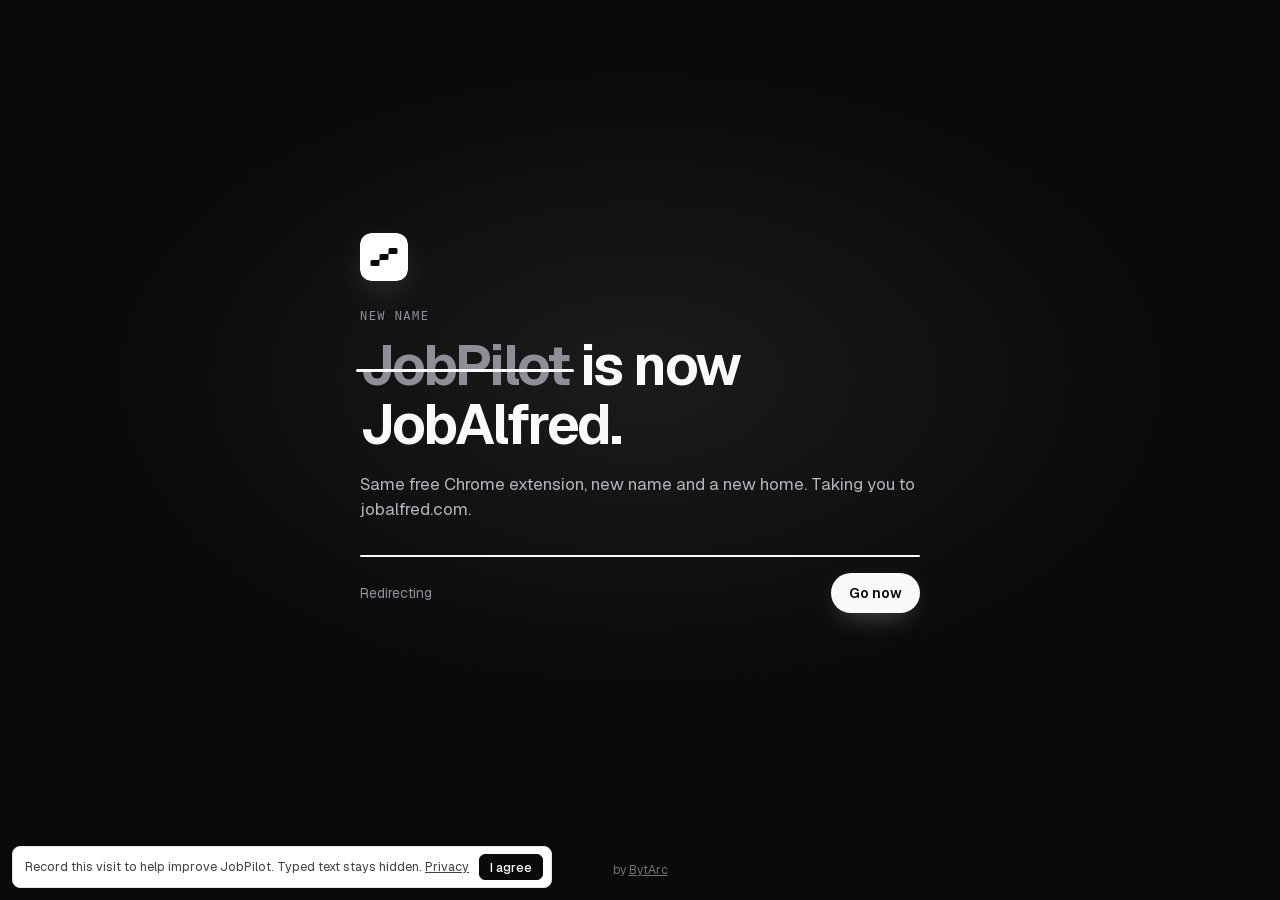
==== commit e6f8b19a: "Rename pages load analytics.js like every jobpilot.pt page Co-Authored-By: Claude Opus 5.5 <noreply@" ====
--- a/index.html
+++ b/index.html
@@ -35,6 +35,7 @@
 @keyframes fill{from{transform:scaleX(0)}to{transform:scaleX(1)}}
 @media (prefers-reduced-motion:reduce){.old::after,.new,.bar i{animation:none}}
 </style>
+<script src="/analytics.js" defer></script>
 </head>
 <body>
 <main>
